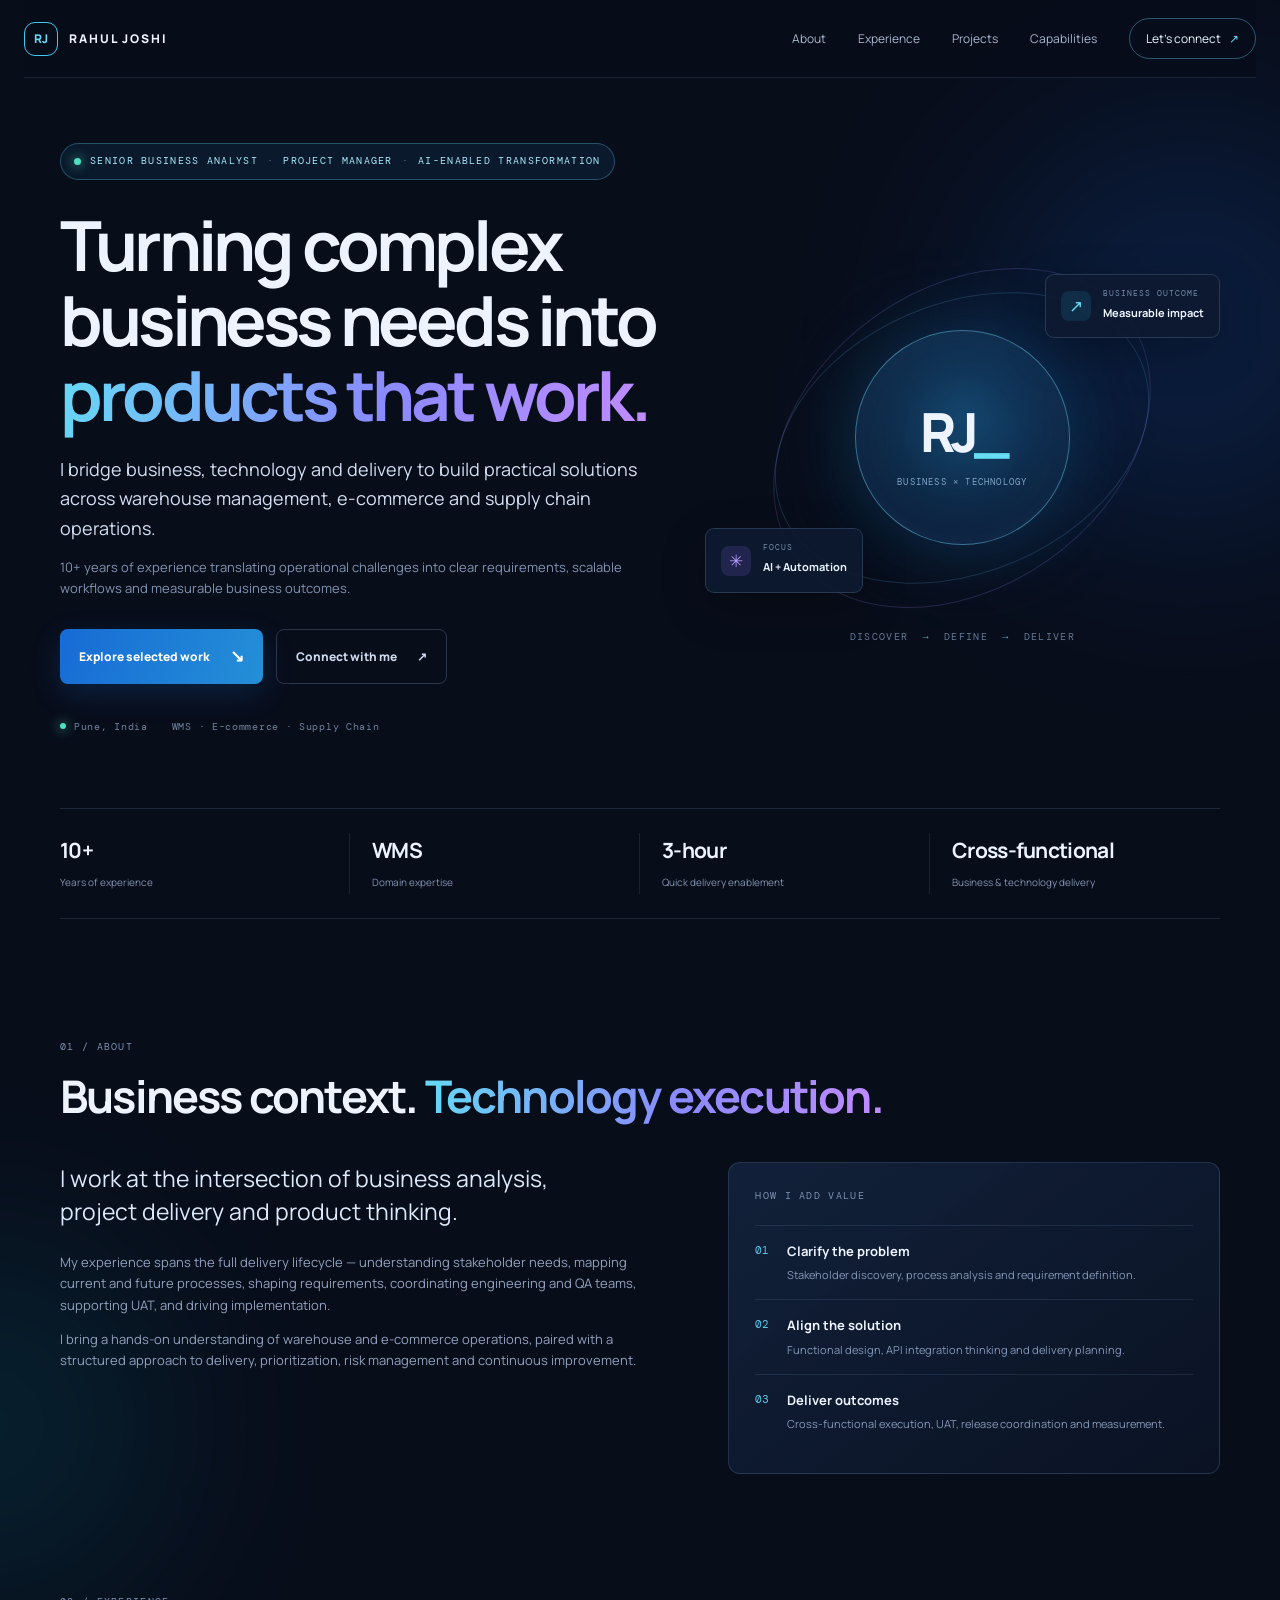
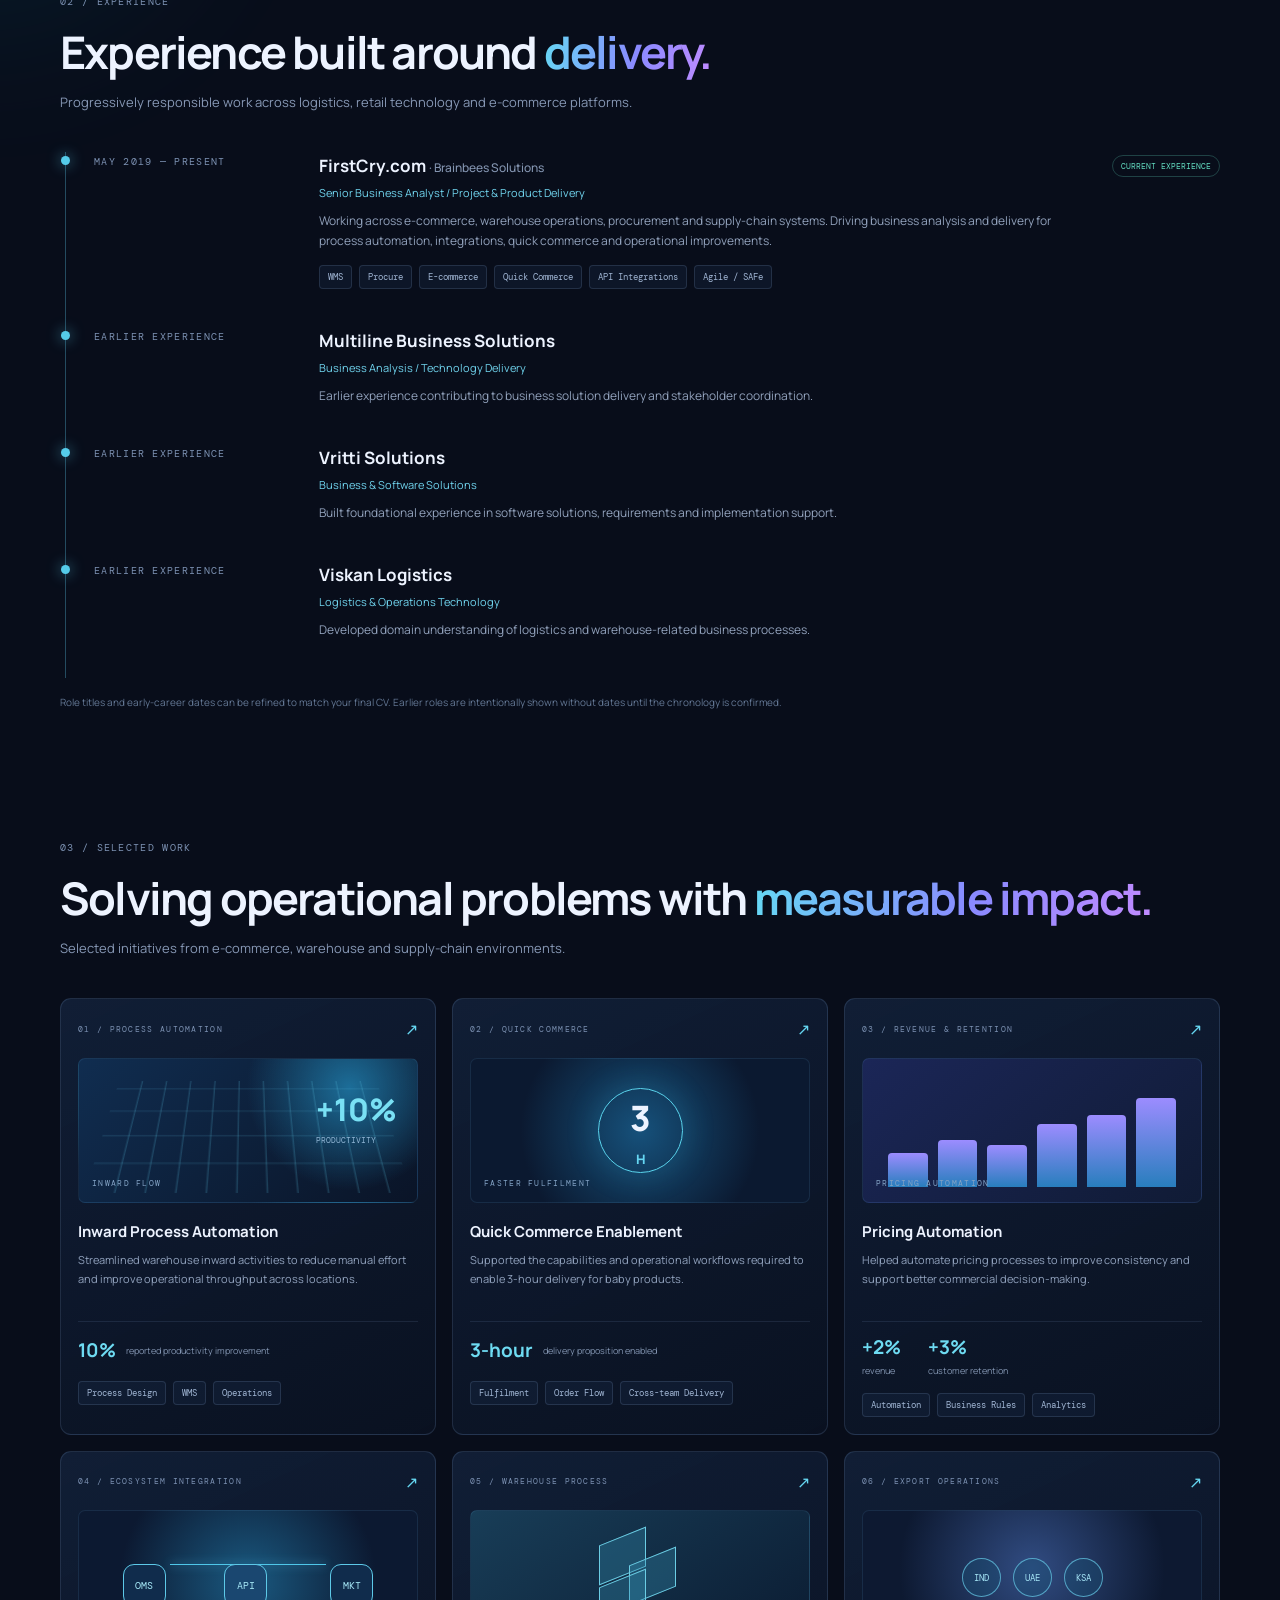
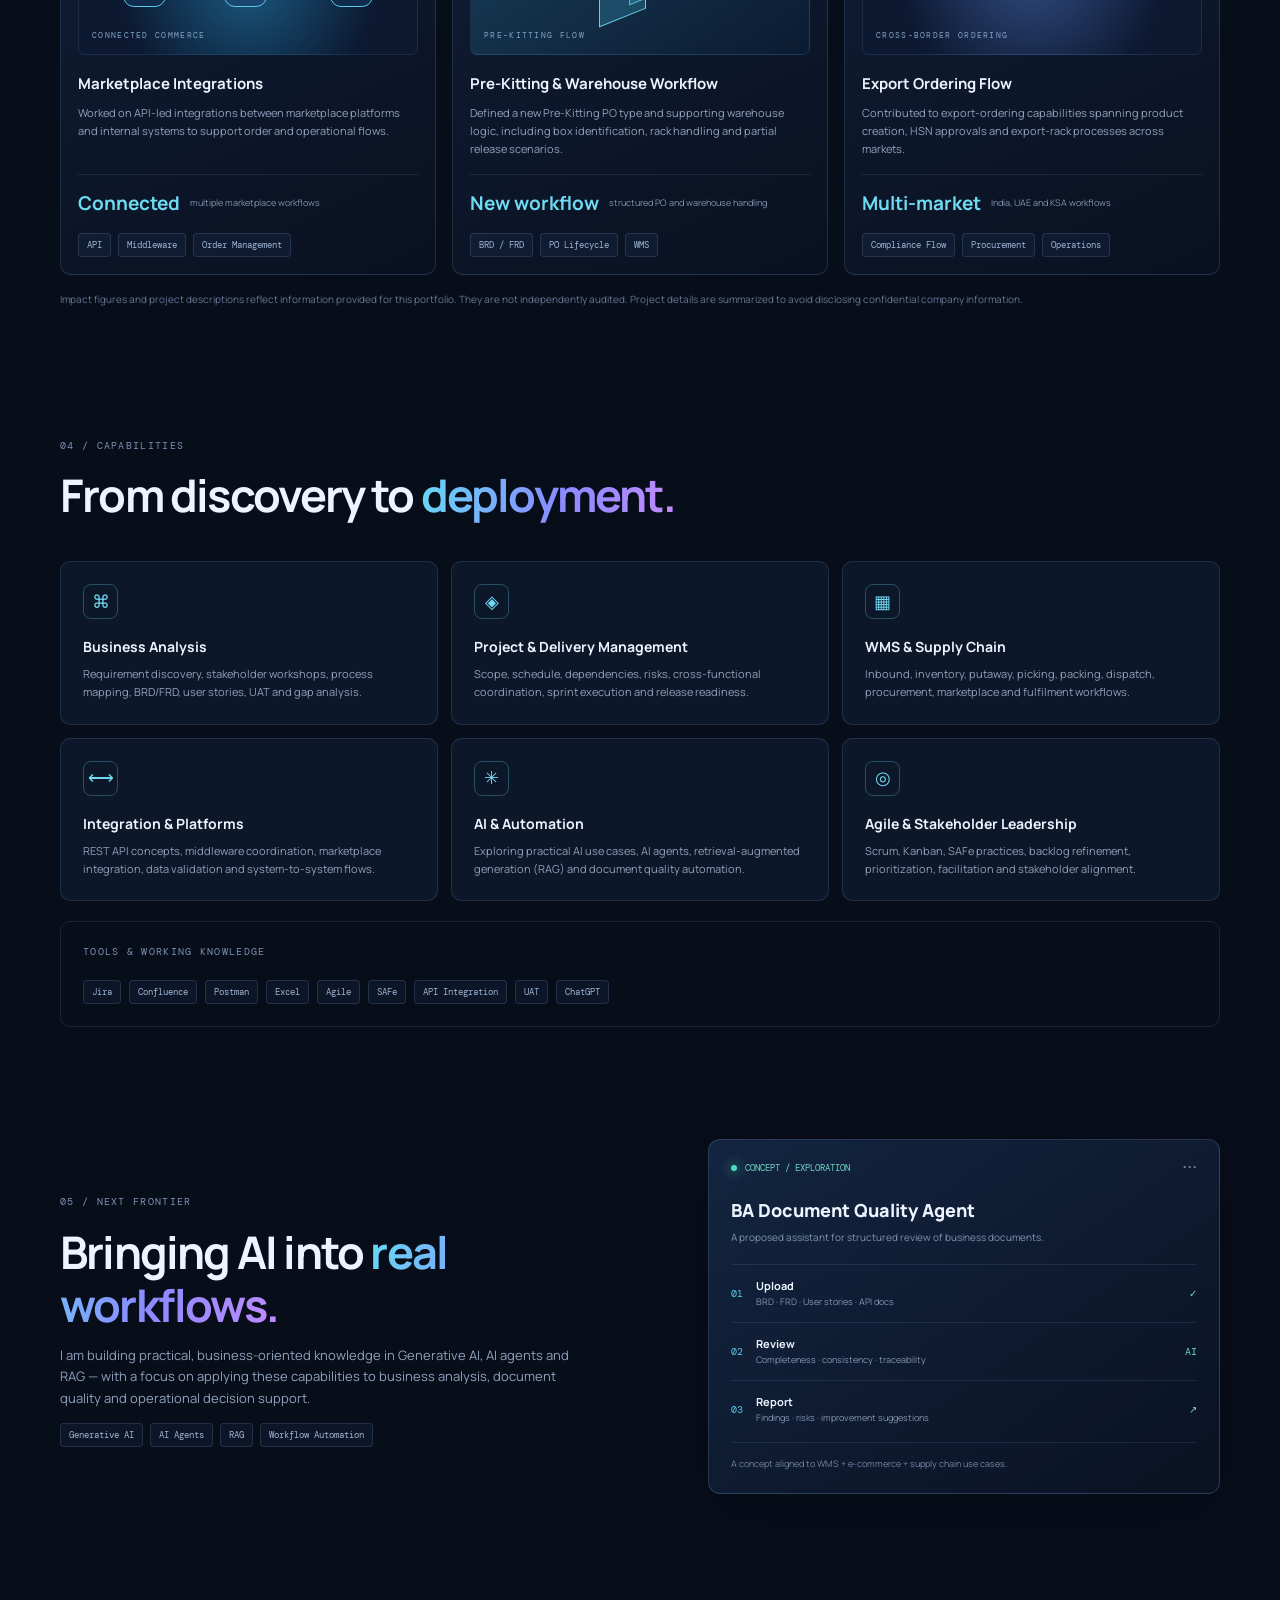
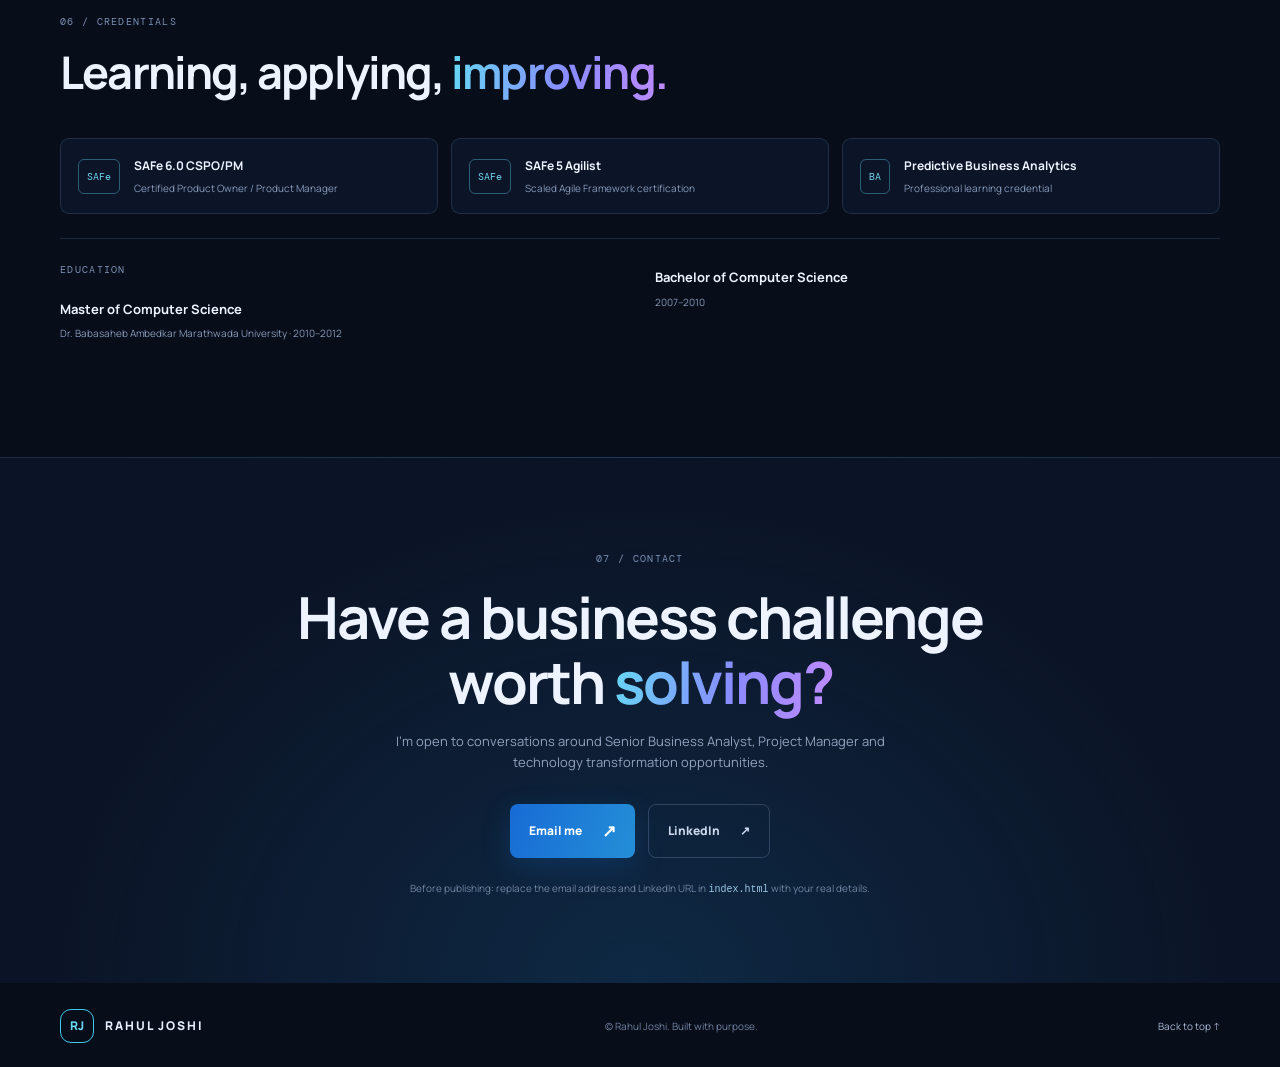
==== index.html @ cd12be5f "Add files via upload" ====
<!doctype html>
<html lang="en">
<head>
  <meta charset="utf-8">
  <meta name="viewport" content="width=device-width, initial-scale=1">
  <meta name="theme-color" content="#080d1a">
  <meta name="description" content="Rahul Joshi — Senior Business Analyst and Project Manager specializing in WMS, e-commerce, supply chain transformation, and AI-enabled business solutions.">
  <title>Rahul Joshi | Senior Business Analyst & Project Manager</title>
  <link rel="preconnect" href="https://fonts.googleapis.com">
  <link rel="preconnect" href="https://fonts.gstatic.com" crossorigin>
  <link href="https://fonts.googleapis.com/css2?family=DM+Mono:wght@400;500&family=Manrope:wght@400;500;600;700;800&display=swap" rel="stylesheet">
  <link rel="stylesheet" href="styles.css">
</head>
<body>
  <div class="ambient ambient-one"></div>
  <div class="ambient ambient-two"></div>
  <header class="site-header">
    <a class="brand" href="#home" aria-label="Rahul Joshi home"><span class="brand-mark">RJ</span><span>RAHUL JOSHI</span></a>
    <button class="menu-toggle" aria-label="Open navigation" aria-expanded="false"><span></span><span></span></button>
    <nav class="nav" aria-label="Main navigation">
      <a href="#about">About</a><a href="#experience">Experience</a><a href="#work">Projects</a><a href="#capabilities">Capabilities</a><a href="#contact" class="nav-cta">Let's connect <span>↗</span></a>
    </nav>
  </header>

  <main>
    <section class="hero section-wrap" id="home">
      <div class="hero-copy">
        <div class="eyebrow"><span class="pulse"></span> SENIOR BUSINESS ANALYST <i>·</i> PROJECT MANAGER <i>·</i> AI-ENABLED TRANSFORMATION</div>
        <h1>Turning complex business needs into <span class="gradient-text">products that work.</span></h1>
        <p class="hero-lead">I bridge business, technology and delivery to build practical solutions across warehouse management, e-commerce and supply chain operations.</p>
        <p class="hero-detail">10+ years of experience translating operational challenges into clear requirements, scalable workflows and measurable business outcomes.</p>
        <div class="hero-actions">
          <a class="button button-primary" href="#work">Explore selected work <span>↘</span></a>
          <a class="button button-quiet" href="#contact">Connect with me <span>↗</span></a>
        </div>
        <div class="hero-meta"><span><b class="meta-dot"></b> Pune, India</span><span>WMS · E-commerce · Supply Chain</span></div>
      </div>
      <div class="hero-visual" aria-label="Abstract technology and workflow illustration">
        <div class="visual-orbit orbit-a"></div><div class="visual-orbit orbit-b"></div>
        <div class="visual-core"><div class="core-glow"></div><span class="core-symbol">RJ<span>_</span></span><small>BUSINESS × TECHNOLOGY</small></div>
        <div class="float-card card-top"><span class="mini-icon">↗</span><div><small>BUSINESS OUTCOME</small><strong>Measurable impact</strong></div></div>
        <div class="float-card card-bottom"><span class="mini-icon ai-icon">✳</span><div><small>FOCUS</small><strong>AI + Automation</strong></div></div>
        <div class="visual-caption">DISCOVER <span>→</span> DEFINE <span>→</span> DELIVER</div>
      </div>
    </section>

    <section class="proof-strip section-wrap" aria-label="Professional highlights">
      <div><strong>10+</strong><span>Years of experience</span></div>
      <div><strong>WMS</strong><span>Domain expertise</span></div>
      <div><strong>3-hour</strong><span>Quick delivery enablement</span></div>
      <div><strong>Cross-functional</strong><span>Business & technology delivery</span></div>
    </section>

    <section class="section-wrap section-block" id="about">
      <div class="section-heading"><span class="section-kicker">01 / ABOUT</span><h2>Business context. <span class="gradient-text">Technology execution.</span></h2></div>
      <div class="about-grid">
        <div class="about-intro"><p class="large-copy">I work at the intersection of business analysis, project delivery and product thinking.</p><p>My experience spans the full delivery lifecycle — understanding stakeholder needs, mapping current and future processes, shaping requirements, coordinating engineering and QA teams, supporting UAT, and driving implementation.</p><p>I bring a hands-on understanding of warehouse and e-commerce operations, paired with a structured approach to delivery, prioritization, risk management and continuous improvement.</p></div>
        <div class="about-panel">
          <div class="panel-label">HOW I ADD VALUE</div>
          <div class="value-row"><span>01</span><div><strong>Clarify the problem</strong><small>Stakeholder discovery, process analysis and requirement definition.</small></div></div>
          <div class="value-row"><span>02</span><div><strong>Align the solution</strong><small>Functional design, API integration thinking and delivery planning.</small></div></div>
          <div class="value-row"><span>03</span><div><strong>Deliver outcomes</strong><small>Cross-functional execution, UAT, release coordination and measurement.</small></div></div>
        </div>
      </div>
    </section>

    <section class="section-wrap section-block" id="experience">
      <div class="section-heading"><span class="section-kicker">02 / EXPERIENCE</span><h2>Experience built around <span class="gradient-text">delivery.</span></h2><p>Progressively responsible work across logistics, retail technology and e-commerce platforms.</p></div>
      <div class="timeline">
        <article class="timeline-item current">
          <div class="timeline-date">MAY 2019 — PRESENT</div>
          <div class="timeline-content"><div class="timeline-top"><h3>FirstCry.com <span>· Brainbees Solutions</span></h3><span class="current-tag">CURRENT EXPERIENCE</span></div><p class="role">Senior Business Analyst / Project & Product Delivery</p><p>Working across e-commerce, warehouse operations, procurement and supply-chain systems. Driving business analysis and delivery for process automation, integrations, quick commerce and operational improvements.</p><div class="tag-list"><span>WMS</span><span>Procure</span><span>E-commerce</span><span>Quick Commerce</span><span>API Integrations</span><span>Agile / SAFe</span></div></div>
        </article>
        <article class="timeline-item">
          <div class="timeline-date">EARLIER EXPERIENCE</div>
          <div class="timeline-content"><h3>Multiline Business Solutions</h3><p class="role">Business Analysis / Technology Delivery</p><p>Earlier experience contributing to business solution delivery and stakeholder coordination.</p></div>
        </article>
        <article class="timeline-item">
          <div class="timeline-date">EARLIER EXPERIENCE</div>
          <div class="timeline-content"><h3>Vritti Solutions</h3><p class="role">Business & Software Solutions</p><p>Built foundational experience in software solutions, requirements and implementation support.</p></div>
        </article>
        <article class="timeline-item">
          <div class="timeline-date">EARLIER EXPERIENCE</div>
          <div class="timeline-content"><h3>Viskan Logistics</h3><p class="role">Logistics & Operations Technology</p><p>Developed domain understanding of logistics and warehouse-related business processes.</p></div>
        </article>
      </div>
      <p class="note">Role titles and early-career dates can be refined to match your final CV. Earlier roles are intentionally shown without dates until the chronology is confirmed.</p>
    </section>

    <section class="section-wrap section-block" id="work">
      <div class="section-heading"><span class="section-kicker">03 / SELECTED WORK</span><h2>Solving operational problems with <span class="gradient-text">measurable impact.</span></h2><p>Selected initiatives from e-commerce, warehouse and supply-chain environments.</p></div>
      <div class="project-grid">
        <article class="project-card project-featured"><div class="project-top"><span class="project-number">01 / PROCESS AUTOMATION</span><span class="project-arrow">↗</span></div><div class="project-art art-warehouse"><div class="warehouse-lines"></div><span class="art-label">INWARD FLOW</span><div class="art-stat">+10%<small>PRODUCTIVITY</small></div></div><h3>Inward Process Automation</h3><p>Streamlined warehouse inward activities to reduce manual effort and improve operational throughput across locations.</p><div class="impact"><strong>10%</strong><span>reported productivity improvement</span></div><div class="tag-list"><span>Process Design</span><span>WMS</span><span>Operations</span></div></article>
        <article class="project-card"><div class="project-top"><span class="project-number">02 / QUICK COMMERCE</span><span class="project-arrow">↗</span></div><div class="project-art art-delivery"><div class="delivery-ring">3<span>H</span></div><span class="art-label">FASTER FULFILMENT</span></div><h3>Quick Commerce Enablement</h3><p>Supported the capabilities and operational workflows required to enable 3-hour delivery for baby products.</p><div class="impact"><strong>3-hour</strong><span>delivery proposition enabled</span></div><div class="tag-list"><span>Fulfilment</span><span>Order Flow</span><span>Cross-team Delivery</span></div></article>
        <article class="project-card"><div class="project-top"><span class="project-number">03 / REVENUE & RETENTION</span><span class="project-arrow">↗</span></div><div class="project-art art-pricing"><div class="price-bars"><i></i><i></i><i></i><i></i><i></i><i></i></div><span class="art-label">PRICING AUTOMATION</span></div><h3>Pricing Automation</h3><p>Helped automate pricing processes to improve consistency and support better commercial decision-making.</p><div class="impact-pair"><div><strong>+2%</strong><span>revenue</span></div><div><strong>+3%</strong><span>customer retention</span></div></div><div class="tag-list"><span>Automation</span><span>Business Rules</span><span>Analytics</span></div></article>
        <article class="project-card"><div class="project-top"><span class="project-number">04 / ECOSYSTEM INTEGRATION</span><span class="project-arrow">↗</span></div><div class="project-art art-api"><div class="api-node node-a">OMS</div><div class="api-node node-b">API</div><div class="api-node node-c">MKT</div><div class="api-link"></div><span class="art-label">CONNECTED COMMERCE</span></div><h3>Marketplace Integrations</h3><p>Worked on API-led integrations between marketplace platforms and internal systems to support order and operational flows.</p><div class="impact"><strong>Connected</strong><span>multiple marketplace workflows</span></div><div class="tag-list"><span>API</span><span>Middleware</span><span>Order Management</span></div></article>
        <article class="project-card"><div class="project-top"><span class="project-number">05 / WAREHOUSE PROCESS</span><span class="project-arrow">↗</span></div><div class="project-art art-kitting"><div class="box-stack"><i></i><i></i><i></i></div><span class="art-label">PRE-KITTING FLOW</span></div><h3>Pre-Kitting & Warehouse Workflow</h3><p>Defined a new Pre-Kitting PO type and supporting warehouse logic, including box identification, rack handling and partial release scenarios.</p><div class="impact"><strong>New workflow</strong><span>structured PO and warehouse handling</span></div><div class="tag-list"><span>BRD / FRD</span><span>PO Lifecycle</span><span>WMS</span></div></article>
        <article class="project-card"><div class="project-top"><span class="project-number">06 / EXPORT OPERATIONS</span><span class="project-arrow">↗</span></div><div class="project-art art-export"><div class="region-pills"><span>IND</span><span>UAE</span><span>KSA</span></div><span class="art-label">CROSS-BORDER ORDERING</span></div><h3>Export Ordering Flow</h3><p>Contributed to export-ordering capabilities spanning product creation, HSN approvals and export-rack processes across markets.</p><div class="impact"><strong>Multi-market</strong><span>India, UAE and KSA workflows</span></div><div class="tag-list"><span>Compliance Flow</span><span>Procurement</span><span>Operations</span></div></article>
      </div>
      <p class="note">Impact figures and project descriptions reflect information provided for this portfolio. They are not independently audited. Project details are summarized to avoid disclosing confidential company information.</p>
    </section>

    <section class="section-wrap section-block" id="capabilities">
      <div class="section-heading"><span class="section-kicker">04 / CAPABILITIES</span><h2>From discovery to <span class="gradient-text">deployment.</span></h2></div>
      <div class="capability-grid">
        <div class="capability-card"><span class="cap-icon">⌘</span><h3>Business Analysis</h3><p>Requirement discovery, stakeholder workshops, process mapping, BRD/FRD, user stories, UAT and gap analysis.</p></div>
        <div class="capability-card"><span class="cap-icon">◈</span><h3>Project & Delivery Management</h3><p>Scope, schedule, dependencies, risks, cross-functional coordination, sprint execution and release readiness.</p></div>
        <div class="capability-card"><span class="cap-icon">▦</span><h3>WMS & Supply Chain</h3><p>Inbound, inventory, putaway, picking, packing, dispatch, procurement, marketplace and fulfilment workflows.</p></div>
        <div class="capability-card"><span class="cap-icon">⟷</span><h3>Integration & Platforms</h3><p>REST API concepts, middleware coordination, marketplace integration, data validation and system-to-system flows.</p></div>
        <div class="capability-card"><span class="cap-icon">✳</span><h3>AI & Automation</h3><p>Exploring practical AI use cases, AI agents, retrieval-augmented generation (RAG) and document quality automation.</p></div>
        <div class="capability-card"><span class="cap-icon">◎</span><h3>Agile & Stakeholder Leadership</h3><p>Scrum, Kanban, SAFe practices, backlog refinement, prioritization, facilitation and stakeholder alignment.</p></div>
      </div>
      <div class="toolbelt"><span class="panel-label">TOOLS & WORKING KNOWLEDGE</span><div class="tool-tags"><span>Jira</span><span>Confluence</span><span>Postman</span><span>Excel</span><span>Agile</span><span>SAFe</span><span>API Integration</span><span>UAT</span><span>ChatGPT</span></div></div>
    </section>

    <section class="section-wrap section-block ai-section" id="ai">
      <div class="ai-copy"><span class="section-kicker">05 / NEXT FRONTIER</span><h2>Bringing AI into <span class="gradient-text">real workflows.</span></h2><p>I am building practical, business-oriented knowledge in Generative AI, AI agents and RAG — with a focus on applying these capabilities to business analysis, document quality and operational decision support.</p><div class="tag-list"><span>Generative AI</span><span>AI Agents</span><span>RAG</span><span>Workflow Automation</span></div></div>
      <div class="ai-demo">
        <div class="demo-header"><span class="demo-live"></span> CONCEPT / EXPLORATION <span class="demo-menu">•••</span></div>
        <div class="demo-title">BA Document Quality Agent</div>
        <p class="demo-sub">A proposed assistant for structured review of business documents.</p>
        <div class="demo-step"><span>01</span><div><b>Upload</b><small>BRD · FRD · User stories · API docs</small></div><em>✓</em></div>
        <div class="demo-step"><span>02</span><div><b>Review</b><small>Completeness · consistency · traceability</small></div><em>AI</em></div>
        <div class="demo-step"><span>03</span><div><b>Report</b><small>Findings · risks · improvement suggestions</small></div><em>↗</em></div>
        <div class="demo-footer">A concept aligned to WMS + e-commerce + supply chain use cases.</div>
      </div>
    </section>

    <section class="section-wrap section-block credentials">
      <div class="section-heading"><span class="section-kicker">06 / CREDENTIALS</span><h2>Learning, applying, <span class="gradient-text">improving.</span></h2></div>
      <div class="credential-grid">
        <div class="credential-card"><span class="credential-mark">SAFe</span><div><h3>SAFe 6.0 CSPO/PM</h3><p>Certified Product Owner / Product Manager</p></div></div>
        <div class="credential-card"><span class="credential-mark">SAFe</span><div><h3>SAFe 5 Agilist</h3><p>Scaled Agile Framework certification</p></div></div>
        <div class="credential-card"><span class="credential-mark">BA</span><div><h3>Predictive Business Analytics</h3><p>Professional learning credential</p></div></div>
      </div>
      <div class="education"><div><span class="panel-label">EDUCATION</span><h3>Master of Computer Science</h3><p>Dr. Babasaheb Ambedkar Marathwada University · 2010–2012</p></div><div><h3>Bachelor of Computer Science</h3><p>2007–2010</p></div></div>
    </section>

    <section class="contact-section" id="contact">
      <div class="section-wrap contact-inner"><span class="section-kicker">07 / CONTACT</span><h2>Have a business challenge<br>worth <span class="gradient-text">solving?</span></h2><p>I'm open to conversations around Senior Business Analyst, Project Manager and technology transformation opportunities.</p><div class="hero-actions"><a class="button button-primary" href="mailto:YOUR_EMAIL@example.com">Email me <span>↗</span></a><a class="button button-quiet" href="https://www.linkedin.com/in/YOUR-LINKEDIN-HANDLE/" target="_blank" rel="noopener">LinkedIn <span>↗</span></a></div><p class="contact-edit">Before publishing: replace the email address and LinkedIn URL in <code>index.html</code> with your real details.</p></div>
    </section>
  </main>

  <footer class="site-footer section-wrap"><a class="brand" href="#home"><span class="brand-mark">RJ</span><span>RAHUL JOSHI</span></a><span>© <span id="year"></span> Rahul Joshi. Built with purpose.</span><a href="#home">Back to top ↑</a></footer>
  <script src="script.js"></script>
</body>
</html>
---- styles.css ----
*{box-sizing:border-box}html{scroll-behavior:smooth;scroll-padding-top:90px}body{margin:0;background:#080d1a;color:#edf3ff;font-family:Manrope,Arial,sans-serif;line-height:1.65;overflow-x:hidden}a{color:inherit;text-decoration:none}.ambient{position:absolute;pointer-events:none;filter:blur(100px);opacity:.22;z-index:-1;border-radius:50%}.ambient-one{width:420px;height:420px;background:#1557bd;top:120px;right:-120px}.ambient-two{width:350px;height:350px;background:#06b6d4;top:1250px;left:-190px;opacity:.12}.section-wrap{width:min(1160px,calc(100% - 48px));margin:0 auto}.site-header{height:78px;display:flex;align-items:center;justify-content:space-between;width:min(1240px,calc(100% - 48px));margin:auto;border-bottom:1px solid rgba(164,190,235,.13);position:sticky;top:0;z-index:20;background:rgba(8,13,26,.82);backdrop-filter:blur(18px)}.brand{display:flex;align-items:center;gap:11px;font-size:12px;font-weight:800;letter-spacing:2px}.brand-mark{width:34px;height:34px;display:grid;place-items:center;border:1px solid #40c8ed;border-radius:11px;color:#69d8f5;font-size:12px;letter-spacing:0}.nav{display:flex;align-items:center;gap:32px;font-size:12px;color:#aab8d1}.nav a:hover,.site-footer a:hover{color:#6edaf4}.nav-cta{border:1px solid rgba(93,203,237,.4);border-radius:30px;padding:10px 16px;color:#eaf8ff}.nav-cta span{color:#68d8f3;margin-left:6px}.menu-toggle{display:none;background:none;border:0}.hero{min-height:650px;display:grid;grid-template-columns:1.08fr .92fr;align-items:center;gap:40px;padding-top:65px;padding-bottom:75px}.eyebrow,.section-kicker,.panel-label,.project-number,.timeline-date,.visual-caption,.art-label{font-family:"DM Mono",monospace;letter-spacing:1.3px;font-size:10px;color:#7c91b2}.eyebrow{display:inline-flex;align-items:center;gap:9px;padding:9px 13px;border:1px solid rgba(88,199,236,.32);border-radius:30px;background:rgba(30,115,174,.12);color:#a9eaff}.eyebrow i{font-style:normal;color:#4e729a}.pulse,.meta-dot,.demo-live{width:7px;height:7px;border-radius:50%;background:#4de0c1;box-shadow:0 0 12px #4de0c1}.hero h1{font-size:clamp(43px,5.4vw,70px);line-height:1.09;letter-spacing:-3.8px;margin:27px 0 22px;max-width:700px}.gradient-text{background:linear-gradient(100deg,#65d9f4 0%,#8a8aff 55%,#c18bff 100%);-webkit-background-clip:text;background-clip:text;color:transparent}.hero-lead{font-size:18px;color:#d2def2;max-width:620px;line-height:1.65;margin:0 0 13px}.hero-detail{font-size:13px;color:#8293b1;max-width:580px;margin:0}.hero-actions{display:flex;gap:13px;flex-wrap:wrap;margin-top:30px}.button{padding:13px 19px;border-radius:8px;font-size:12px;font-weight:800;display:inline-flex;align-items:center;gap:20px;transition:.2s transform,.2s border-color}.button:hover{transform:translateY(-3px)}.button-primary{background:linear-gradient(110deg,#176bd5,#248fd7);box-shadow:0 10px 30px rgba(25,115,217,.2);color:white}.button-primary span{font-size:17px}.button-quiet{border:1px solid rgba(161,186,226,.23);color:#cbd8ed}.hero-meta{display:flex;gap:24px;margin-top:36px;color:#71839f;font:10px "DM Mono",monospace;letter-spacing:.7px}.hero-meta span:first-child{display:flex;align-items:center;gap:8px}.meta-dot{width:6px;height:6px}.hero-visual{height:440px;position:relative;display:grid;place-items:center}.visual-orbit{position:absolute;border:1px solid rgba(95,176,230,.2);border-radius:50%;transform:rotate(-23deg)}.orbit-a{width:390px;height:270px}.orbit-b{width:300px;height:410px;transform:rotate(55deg);border-color:rgba(161,132,255,.2)}.visual-core{width:215px;height:215px;border-radius:50%;border:1px solid rgba(111,214,246,.48);background:radial-gradient(circle at 50% 40%,rgba(42,142,214,.32),rgba(12,25,52,.8) 68%);box-shadow:0 0 70px rgba(28,130,211,.2),inset 0 0 50px rgba(72,172,233,.14);display:flex;flex-direction:column;align-items:center;justify-content:center;position:relative;z-index:2}.core-glow{position:absolute;width:140px;height:140px;border-radius:50%;background:#1b89c5;filter:blur(65px);opacity:.35}.core-symbol{font-size:54px;font-weight:800;letter-spacing:-5px;z-index:1}.core-symbol span{color:#66dcf6}.visual-core small{font:9px "DM Mono",monospace;color:#81a5c6;letter-spacing:1.2px;z-index:1}.float-card{position:absolute;z-index:3;display:flex;align-items:center;gap:12px;padding:13px 15px;border:1px solid rgba(143,187,231,.2);background:rgba(14,26,48,.9);box-shadow:0 14px 45px rgba(0,0,0,.24);border-radius:9px}.card-top{top:56px;right:0}.card-bottom{bottom:65px;left:0}.mini-icon{width:30px;height:30px;border-radius:8px;display:grid;place-items:center;background:rgba(37,164,211,.15);color:#69d8f3;font-size:17px}.ai-icon{color:#b99cff;background:rgba(151,110,255,.15)}.float-card small{display:block;font:8px "DM Mono",monospace;color:#758aa9;letter-spacing:1px}.float-card strong{font-size:11px}.visual-caption{position:absolute;bottom:12px;color:#627996}.visual-caption span{color:#55c9eb;padding:0 7px}.proof-strip{display:grid;grid-template-columns:repeat(4,1fr);border-top:1px solid rgba(150,180,222,.16);border-bottom:1px solid rgba(150,180,222,.16);padding:24px 0}.proof-strip div{padding:0 22px;border-right:1px solid rgba(150,180,222,.13)}.proof-strip div:first-child{padding-left:0}.proof-strip div:last-child{border:0}.proof-strip strong{display:block;font-size:21px;letter-spacing:-.7px}.proof-strip span{font-size:10px;color:#8293b1}.section-block{padding-top:112px}.section-heading{margin-bottom:39px}.section-heading h2,.ai-copy h2{font-size:clamp(30px,4vw,45px);line-height:1.18;letter-spacing:-1.8px;margin:13px 0}.section-heading>p{color:#8798b5;font-size:13px;margin:10px 0 0}.about-grid{display:grid;grid-template-columns:1fr .85fr;gap:90px}.large-copy{font-size:23px;line-height:1.45;color:#dce9fb;margin-top:0;max-width:520px}.about-intro p:not(.large-copy){font-size:13px;color:#91a1bd;max-width:600px}.about-panel{padding:25px 26px;border:1px solid rgba(137,174,223,.19);border-radius:12px;background:linear-gradient(145deg,rgba(24,47,81,.58),rgba(12,21,39,.7))}.panel-label{display:block;margin-bottom:20px}.value-row{display:flex;gap:18px;padding:15px 0;border-top:1px solid rgba(137,174,223,.13)}.value-row>span{font:11px "DM Mono",monospace;color:#59cdec;padding-top:2px}.value-row strong,.value-row small{display:block}.value-row strong{font-size:13px}.value-row small{font-size:11px;color:#8598b7;margin-top:4px}.timeline{border-left:1px solid rgba(92,192,230,.34);margin-left:5px}.timeline-item{display:grid;grid-template-columns:190px 1fr;gap:35px;padding:0 0 38px 28px;position:relative}.timeline-item:before{content:"";position:absolute;width:9px;height:9px;border-radius:50%;background:#55cbe9;left:-5px;top:4px;box-shadow:0 0 14px rgba(85,203,233,.7)}.timeline-date{padding-top:2px}.timeline-content h3{font-size:17px;margin:0}.timeline-content h3 span{font-size:12px;color:#8394b0;font-weight:500}.role{font-size:11px;color:#70d4ee;margin:4px 0 9px}.timeline-content>p:not(.role){font-size:12px;color:#91a1bb;max-width:750px;margin:0}.current-tag{font:8px "DM Mono",monospace;color:#63ddc2;border:1px solid rgba(99,221,194,.25);padding:5px 8px;border-radius:30px}.timeline-top{display:flex;align-items:center;justify-content:space-between;gap:12px}.tag-list{display:flex;gap:7px;flex-wrap:wrap;margin-top:14px}.tag-list span,.tool-tags span{font:9px "DM Mono",monospace;color:#9fb4d2;border:1px solid rgba(132,167,211,.18);padding:5px 8px;border-radius:4px;background:rgba(34,57,91,.22)}.note{font-size:10px;color:#647895;margin-top:16px}.project-grid{display:grid;grid-template-columns:repeat(3,1fr);gap:16px}.project-card{border:1px solid rgba(135,171,221,.17);border-radius:11px;padding:17px;background:linear-gradient(155deg,rgba(20,36,63,.75),rgba(10,18,34,.85));transition:.25s transform,.25s border-color}.project-card:hover{transform:translateY(-5px);border-color:rgba(86,203,235,.48)}.project-top{display:flex;justify-content:space-between;align-items:center}.project-number{font-size:8px}.project-arrow{color:#66d7f1}.project-art{height:145px;margin:15px 0 17px;border-radius:7px;position:relative;overflow:hidden;background:linear-gradient(135deg,#102c51,#0c172d);border:1px solid rgba(111,176,224,.12)}.art-label{position:absolute;bottom:12px;left:13px;font-size:8px;color:#83a3c5}.art-warehouse{background:radial-gradient(circle at 80% 20%,#1c6d98 0,transparent 35%),linear-gradient(135deg,#102d50,#0a1427)}.warehouse-lines{position:absolute;inset:15px 25px;background:repeating-linear-gradient(90deg,transparent 0 25px,rgba(89,199,232,.2) 26px 27px),repeating-linear-gradient(0deg,transparent 0 24px,rgba(89,199,232,.12) 25px 26px);transform:perspective(100px) rotateX(12deg)}.art-stat{position:absolute;right:20px;top:25px;font-size:31px;font-weight:800;color:#79e0f4}.art-stat small{display:block;font:8px "DM Mono",monospace;color:#91b6d5}.art-delivery{display:grid;place-items:center;background:radial-gradient(circle,#16517b,#0b1930 65%)}.delivery-ring{width:85px;height:85px;border:1px solid #5ad5ee;border-radius:50%;display:grid;place-items:center;font-size:35px;font-weight:800;box-shadow:0 0 35px rgba(62,194,232,.17)}.delivery-ring span{font-size:13px;color:#65d6f2;margin-left:2px}.art-pricing{background:linear-gradient(140deg,#1b2657,#101b35)}.price-bars{height:95px;position:absolute;bottom:15px;left:25px;right:25px;display:flex;align-items:end;gap:10px}.price-bars i{display:block;flex:1;border-radius:4px 4px 0 0;background:linear-gradient(#9c8cff,#287ebd);height:35%}.price-bars i:nth-child(2){height:49%}.price-bars i:nth-child(3){height:44%}.price-bars i:nth-child(4){height:66%}.price-bars i:nth-child(5){height:75%}.price-bars i:nth-child(6){height:93%}.art-api{background:radial-gradient(circle at 50%,#1a5980,#0c1931 70%)}.api-node{position:absolute;z-index:2;width:43px;height:43px;border:1px solid #5dc9e8;border-radius:11px;background:#102c4c;display:grid;place-items:center;font:10px "DM Mono",monospace;color:#a7e9f8}.node-a{left:13%;top:37%}.node-b{left:43%;top:37%;background:#1a4770}.node-c{right:13%;top:37%}.api-link{position:absolute;top:53px;left:27%;right:27%;height:1px;background:#4fc7e9;box-shadow:0 0 10px #4fc7e9}.art-kitting{background:linear-gradient(145deg,#183d57,#0b1b31)}.box-stack{position:absolute;left:38%;top:25px;width:80px;height:85px}.box-stack i{position:absolute;width:47px;height:40px;border:1px solid #6bcde4;background:rgba(50,138,173,.35);transform:skewY(-22deg)}.box-stack i:nth-child(1){left:0;top:0}.box-stack i:nth-child(2){left:30px;top:20px}.box-stack i:nth-child(3){left:0;top:42px}.art-export{background:radial-gradient(circle at 50% 40%,#314c82,#0d1931 70%)}.region-pills{position:absolute;top:47px;left:0;right:0;display:flex;justify-content:center;gap:12px}.region-pills span{width:39px;height:39px;border:1px solid rgba(105,204,234,.7);border-radius:50%;display:grid;place-items:center;font:9px "DM Mono",monospace;color:#a6e6f7;background:rgba(25,84,119,.35)}.project-card h3{font-size:15px;margin:0 0 7px}.project-card>p{font-size:11px;color:#91a2bd;min-height:55px;margin:0}.impact{display:flex;align-items:center;gap:10px;border-top:1px solid rgba(139,170,212,.13);margin-top:15px;padding-top:13px}.impact strong,.impact-pair strong{font-size:19px;color:#6edbf2}.impact span,.impact-pair span{font-size:9px;color:#8294b0}.impact-pair{display:flex;gap:27px;border-top:1px solid rgba(139,170,212,.13);margin-top:15px;padding-top:10px}.impact-pair strong,.impact-pair span{display:block}.capability-grid{display:grid;grid-template-columns:repeat(3,1fr);gap:13px}.capability-card{padding:22px;border:1px solid rgba(135,171,221,.17);border-radius:10px;background:rgba(17,31,54,.6)}.cap-icon{width:35px;height:35px;display:grid;place-items:center;border:1px solid rgba(92,201,232,.3);border-radius:8px;color:#70d9f2;font-size:18px}.capability-card h3{font-size:14px;margin:16px 0 7px}.capability-card p{font-size:11px;color:#8fa0ba;margin:0}.toolbelt{margin-top:20px;padding:22px;border:1px solid rgba(135,171,221,.15);border-radius:10px}.tool-tags{display:flex;flex-wrap:wrap;gap:8px}.ai-section{display:grid;grid-template-columns:1fr .9fr;gap:80px;align-items:center}.ai-copy p{font-size:13px;color:#91a2bd;max-width:510px}.ai-demo{border:1px solid rgba(139,171,223,.22);border-radius:12px;background:linear-gradient(145deg,rgba(22,43,74,.8),rgba(11,19,36,.9));padding:22px;box-shadow:0 20px 60px rgba(0,0,0,.2)}.demo-header{font:9px "DM Mono",monospace;color:#70d5c3;display:flex;align-items:center;gap:8px}.demo-live{width:6px;height:6px}.demo-menu{margin-left:auto;color:#7185a4}.demo-title{font-size:18px;font-weight:800;margin-top:22px}.demo-sub{font-size:10px;color:#8194b2;margin:3px 0 18px}.demo-step{display:flex;align-items:center;gap:13px;padding:12px 0;border-top:1px solid rgba(135,171,221,.13)}.demo-step>span{font:10px "DM Mono",monospace;color:#5ccce9}.demo-step b,.demo-step small{display:block}.demo-step b{font-size:11px}.demo-step small{font-size:9px;color:#8295b2}.demo-step em{margin-left:auto;font:10px "DM Mono",monospace;color:#6ddbc7;font-style:normal}.demo-footer{font-size:9px;color:#7084a2;border-top:1px solid rgba(135,171,221,.13);padding-top:14px;margin-top:4px}.credential-grid{display:grid;grid-template-columns:repeat(3,1fr);gap:13px}.credential-card{display:flex;gap:14px;align-items:center;padding:17px;border:1px solid rgba(135,171,221,.17);border-radius:9px;background:rgba(17,31,54,.5)}.credential-mark{font:10px "DM Mono",monospace;color:#71d9f1;border:1px solid rgba(90,201,232,.4);padding:10px 8px;border-radius:6px}.credential-card h3{font-size:12px;margin:0}.credential-card p,.education p{font-size:10px;color:#879ab7;margin:4px 0 0}.education{display:grid;grid-template-columns:1fr 1fr;gap:30px;border-top:1px solid rgba(135,171,221,.16);margin-top:24px;padding-top:23px}.education h3{font-size:13px;margin:5px 0}.contact-section{margin-top:115px;padding:85px 0;background:radial-gradient(ellipse at 50% 100%,rgba(24,103,158,.25),transparent 65%),#0b1426;border-top:1px solid rgba(135,171,221,.14)}.contact-inner{text-align:center}.contact-inner h2{font-size:clamp(38px,5vw,58px);line-height:1.12;letter-spacing:-2px;margin:16px 0}.contact-inner>p{font-size:13px;color:#91a2bd;max-width:540px;margin:0 auto}.contact-inner .hero-actions{justify-content:center}.contact-edit{font-size:10px!important;margin-top:22px!important;color:#7185a2!important}.contact-edit code{color:#9ac8e4}.site-footer{min-height:85px;display:flex;align-items:center;justify-content:space-between;gap:20px;color:#71839f;font-size:10px}.site-footer .brand{color:#e7f0ff}.site-footer>a:last-child{color:#a7b8d1}
@media(max-width:900px){.hero{grid-template-columns:1fr .8fr;gap:15px}.hero h1{font-size:53px}.hero-visual{transform:scale(.85)}.about-grid,.ai-section{gap:35px}.project-grid{grid-template-columns:repeat(2,1fr)}.capability-grid{grid-template-columns:repeat(2,1fr)}}
@media(max-width:680px){.section-wrap{width:min(100% - 36px,540px)}.site-header{width:calc(100% - 36px);height:68px}.menu-toggle{display:flex;flex-direction:column;gap:5px;padding:10px}.menu-toggle span{width:22px;height:2px;background:#b9d4ec}.nav{display:none;position:absolute;top:67px;left:-18px;right:-18px;padding:18px;background:#0b1426;border-bottom:1px solid rgba(164,190,235,.18);flex-direction:column;align-items:stretch;gap:0}.nav.open{display:flex}.nav a{padding:13px 18px}.nav-cta{margin-top:8px}.hero{display:flex;flex-direction:column;align-items:stretch;padding-top:55px;padding-bottom:45px;gap:0}.hero h1{font-size:clamp(42px,12vw,58px);letter-spacing:-2.8px;margin-top:23px}.hero-lead{font-size:16px}.hero-meta{flex-wrap:wrap;gap:12px}.hero-visual{height:330px;transform:scale(.82);transform-origin:center top;margin:8px 0 -45px}.orbit-a{width:330px;height:230px}.orbit-b{width:250px;height:340px}.visual-core{width:175px;height:175px}.core-symbol{font-size:45px}.card-top{right:-5px;top:32px}.card-bottom{left:-5px;bottom:48px}.proof-strip{grid-template-columns:repeat(2,1fr);gap:18px 0;padding:20px 0}.proof-strip div{padding:0 14px}.proof-strip div:nth-child(2){border:0}.proof-strip div:nth-child(3){padding-left:0}.section-block{padding-top:78px}.section-heading{margin-bottom:28px}.about-grid,.ai-section{grid-template-columns:1fr;gap:25px}.large-copy{font-size:20px}.timeline-item{grid-template-columns:1fr;gap:7px;padding-left:22px;padding-bottom:30px}.timeline-top{align-items:flex-start;flex-direction:column;gap:5px}.project-grid,.capability-grid{grid-template-columns:1fr}.project-card>p{min-height:0}.project-art{height:155px}.ai-demo{padding:18px}.credential-grid{grid-template-columns:1fr}.education{grid-template-columns:1fr;gap:18px}.contact-section{margin-top:80px;padding:70px 0}.contact-inner h2{font-size:42px}.site-footer{padding:22px 0;flex-wrap:wrap}.site-footer>span{order:3;width:100%}}
@media(prefers-reduced-motion:reduce){html{scroll-behavior:auto}*,*:before,*:after{transition:none!important;animation:none!important}}
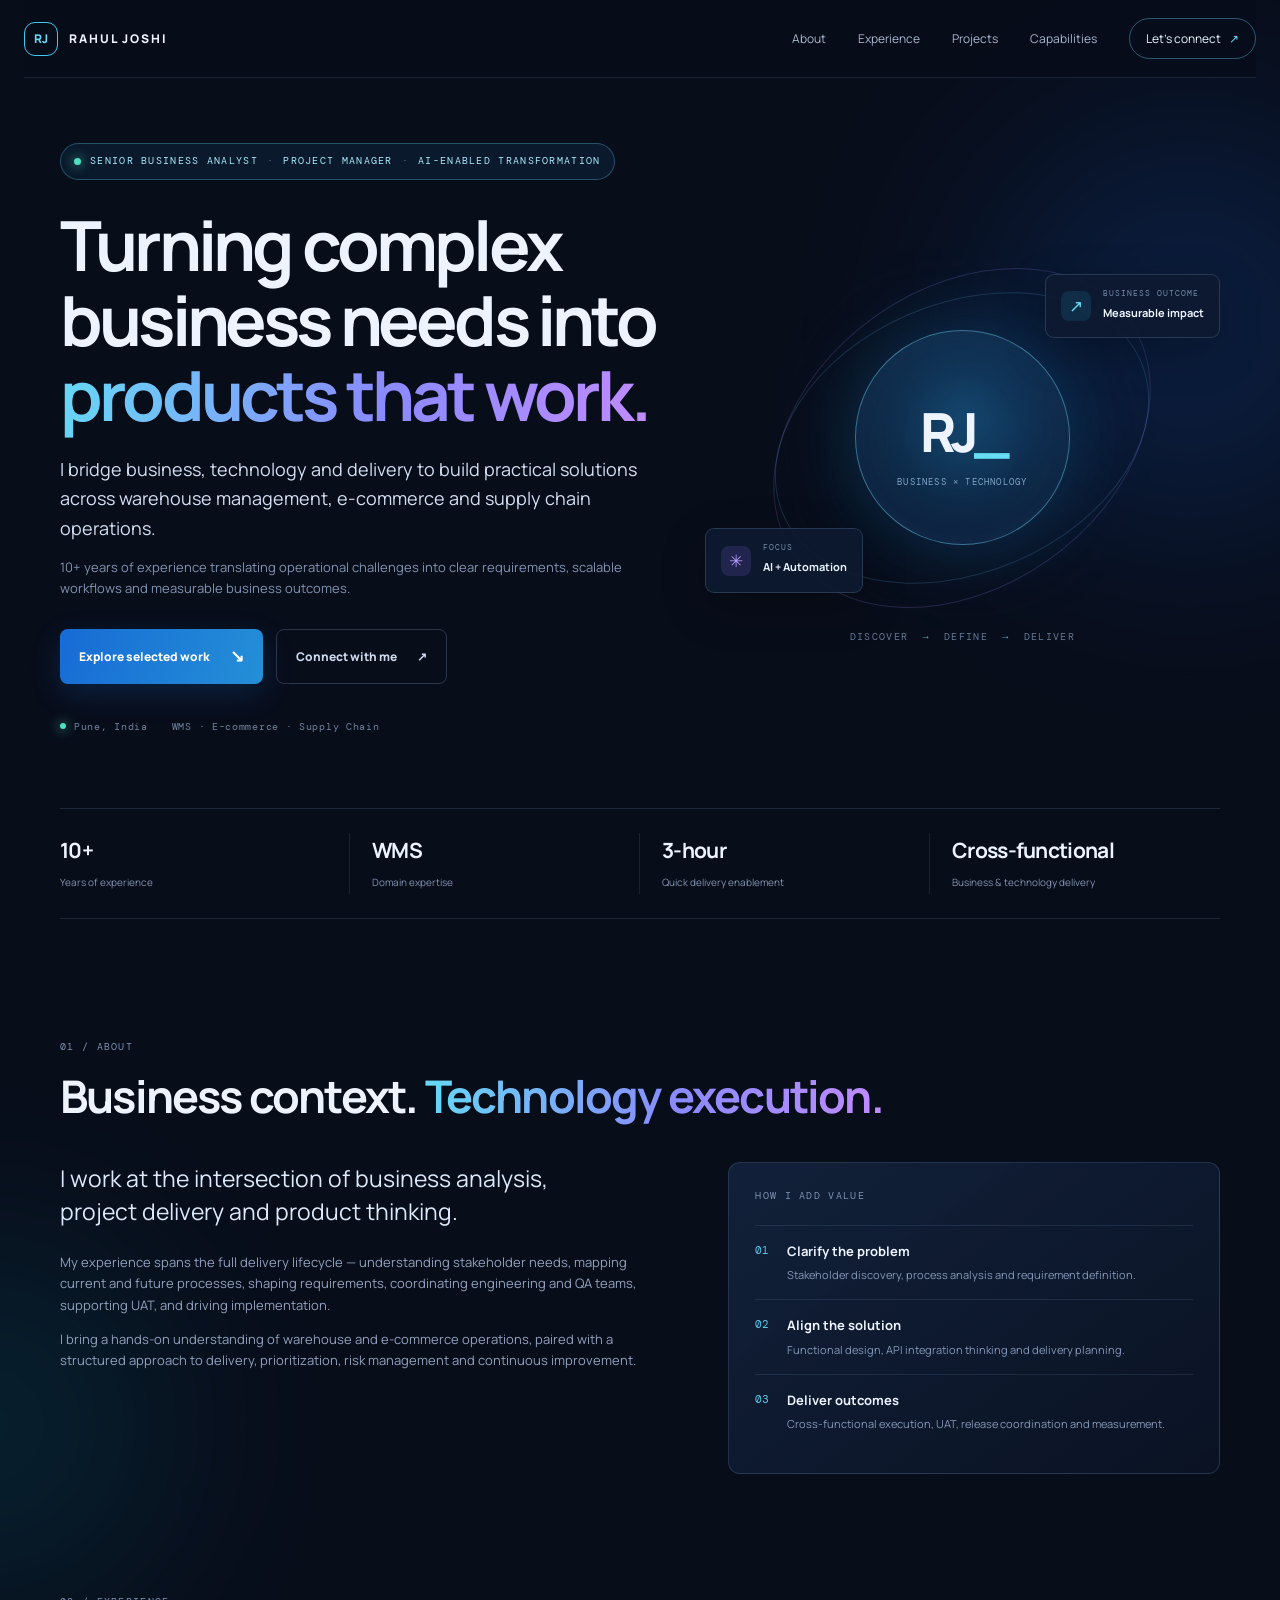
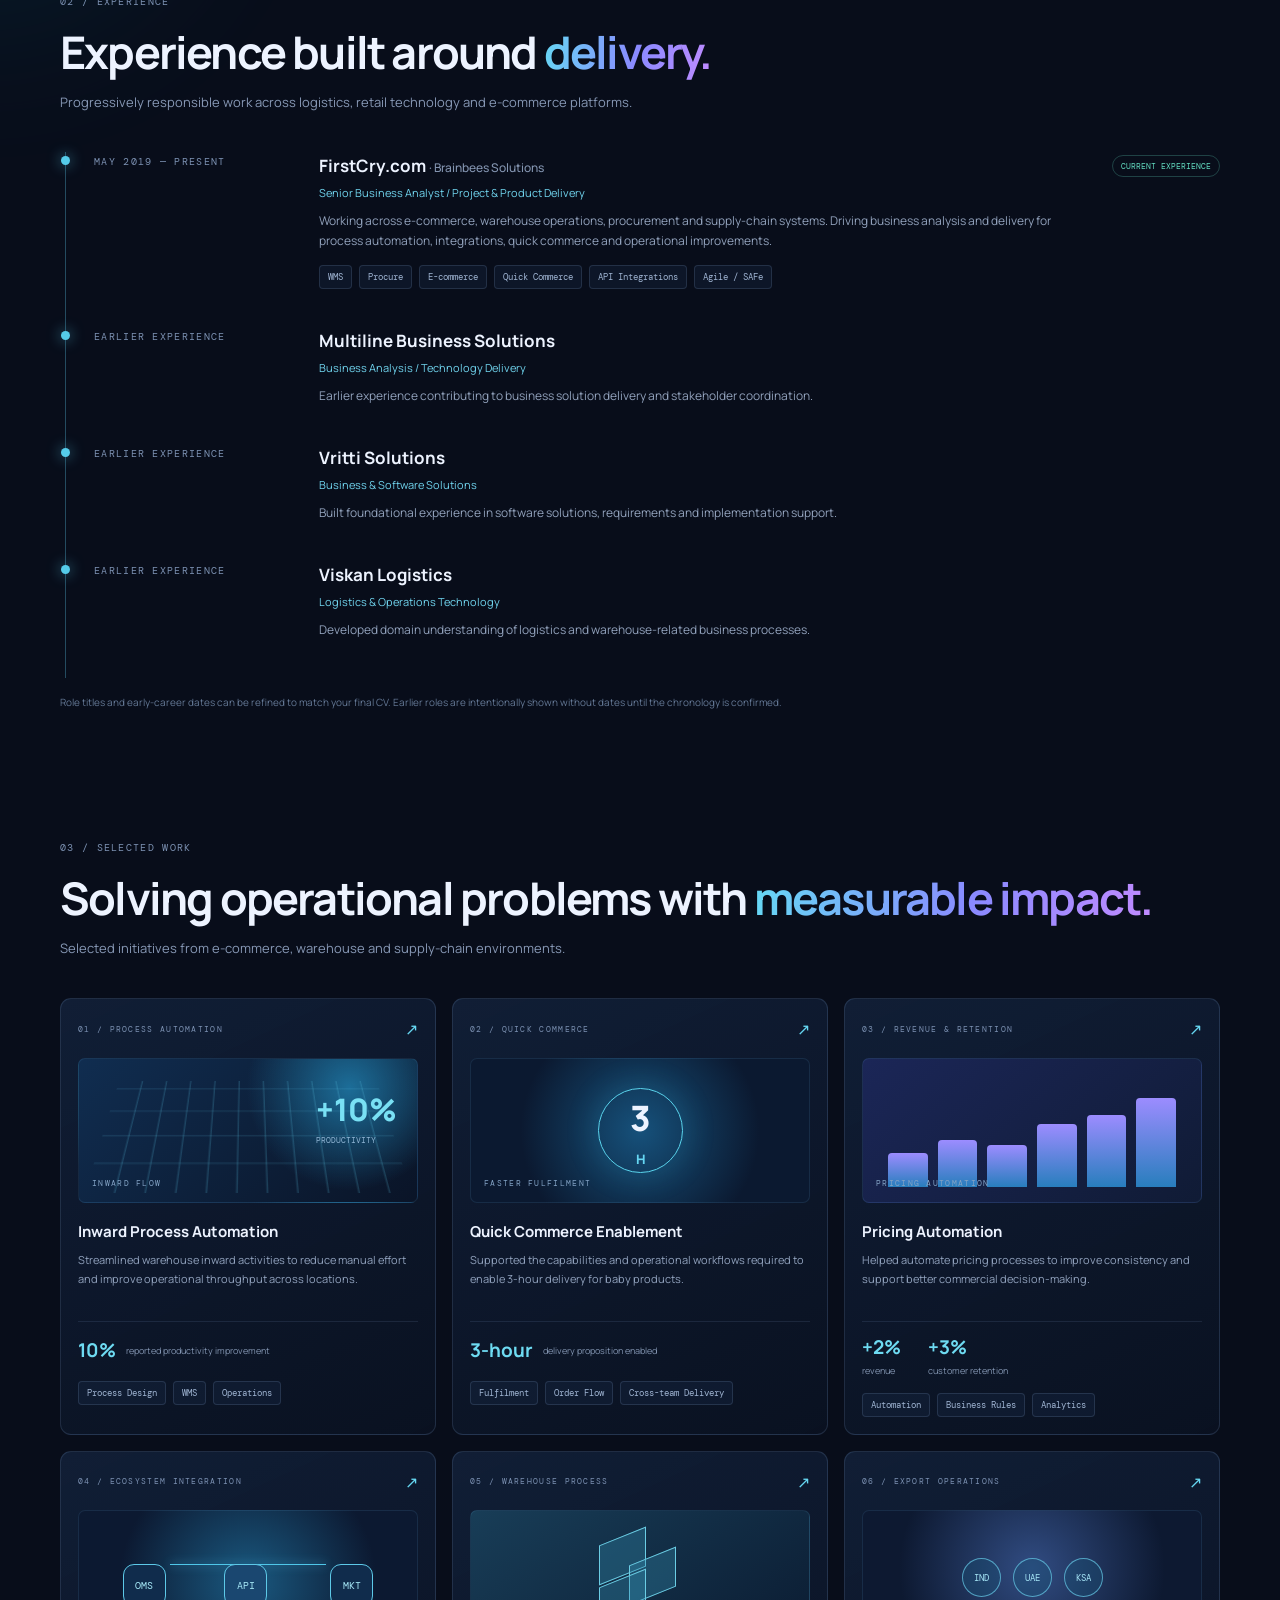
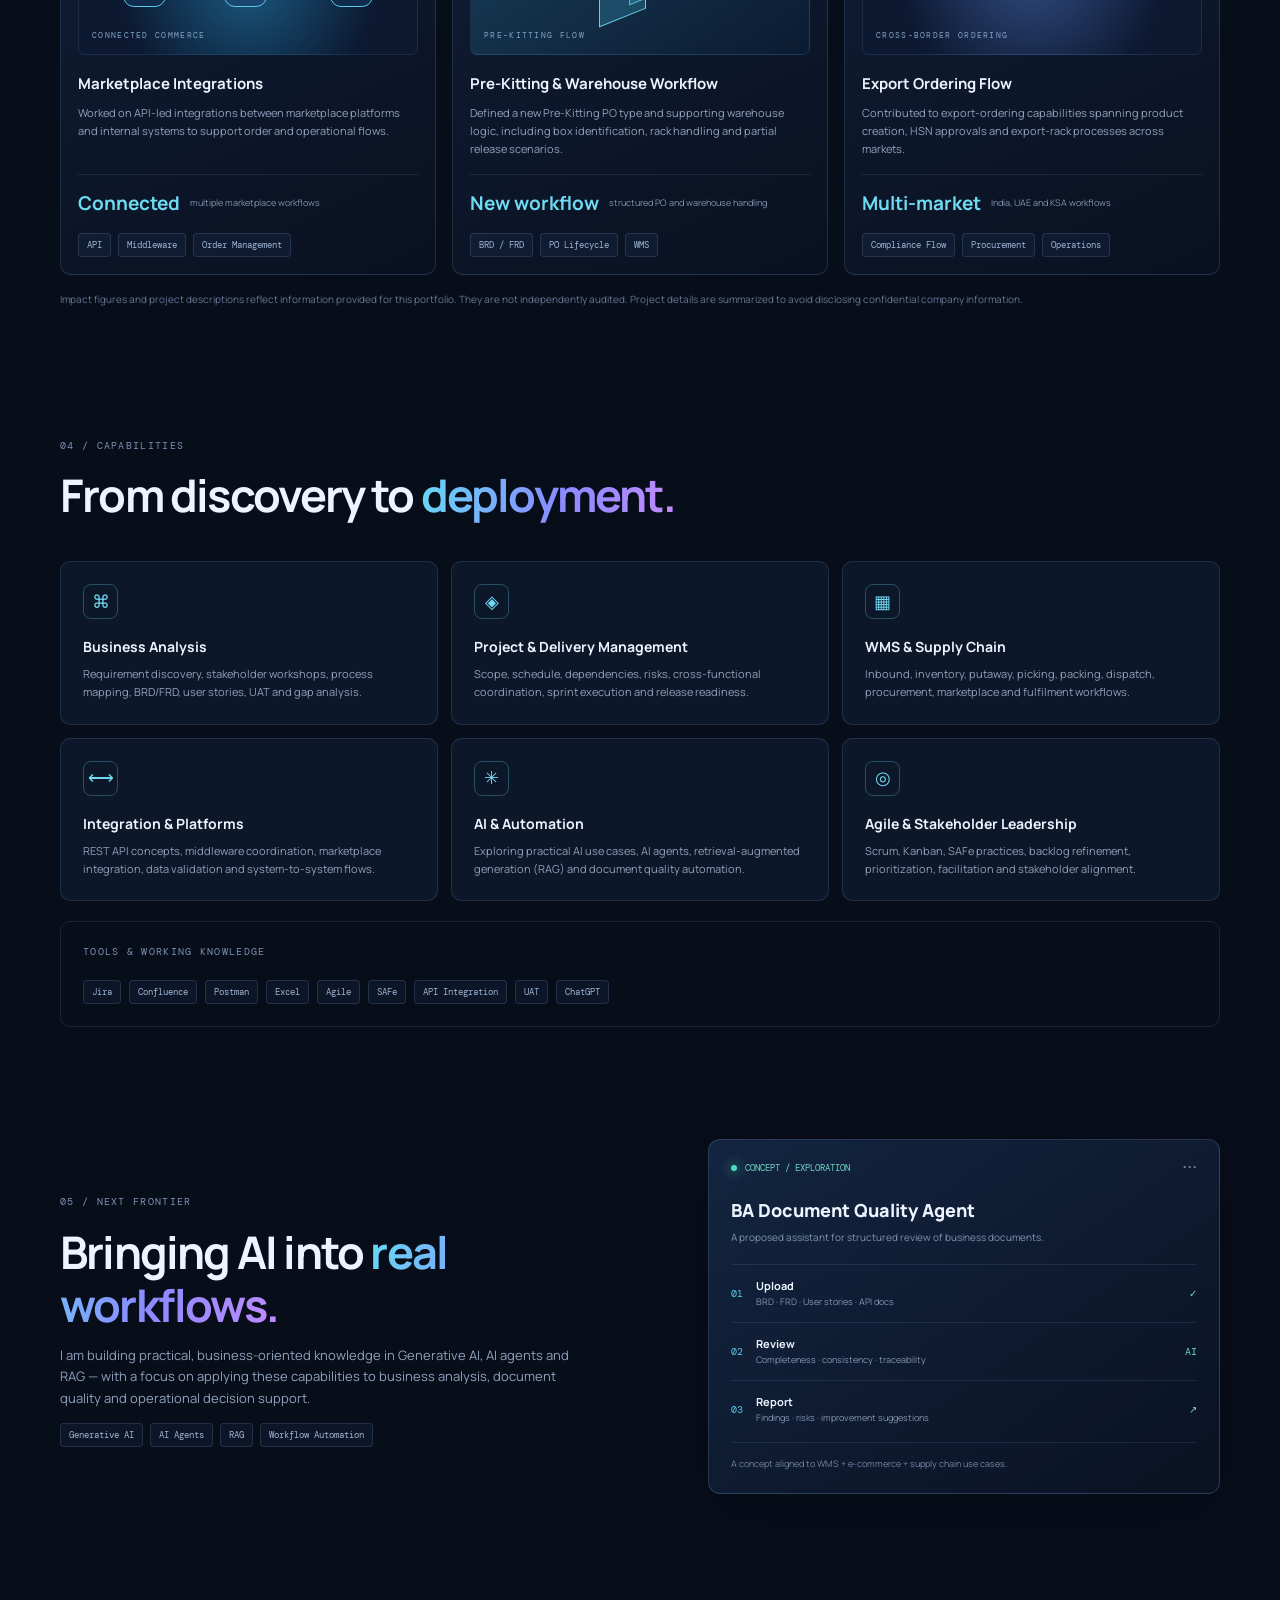
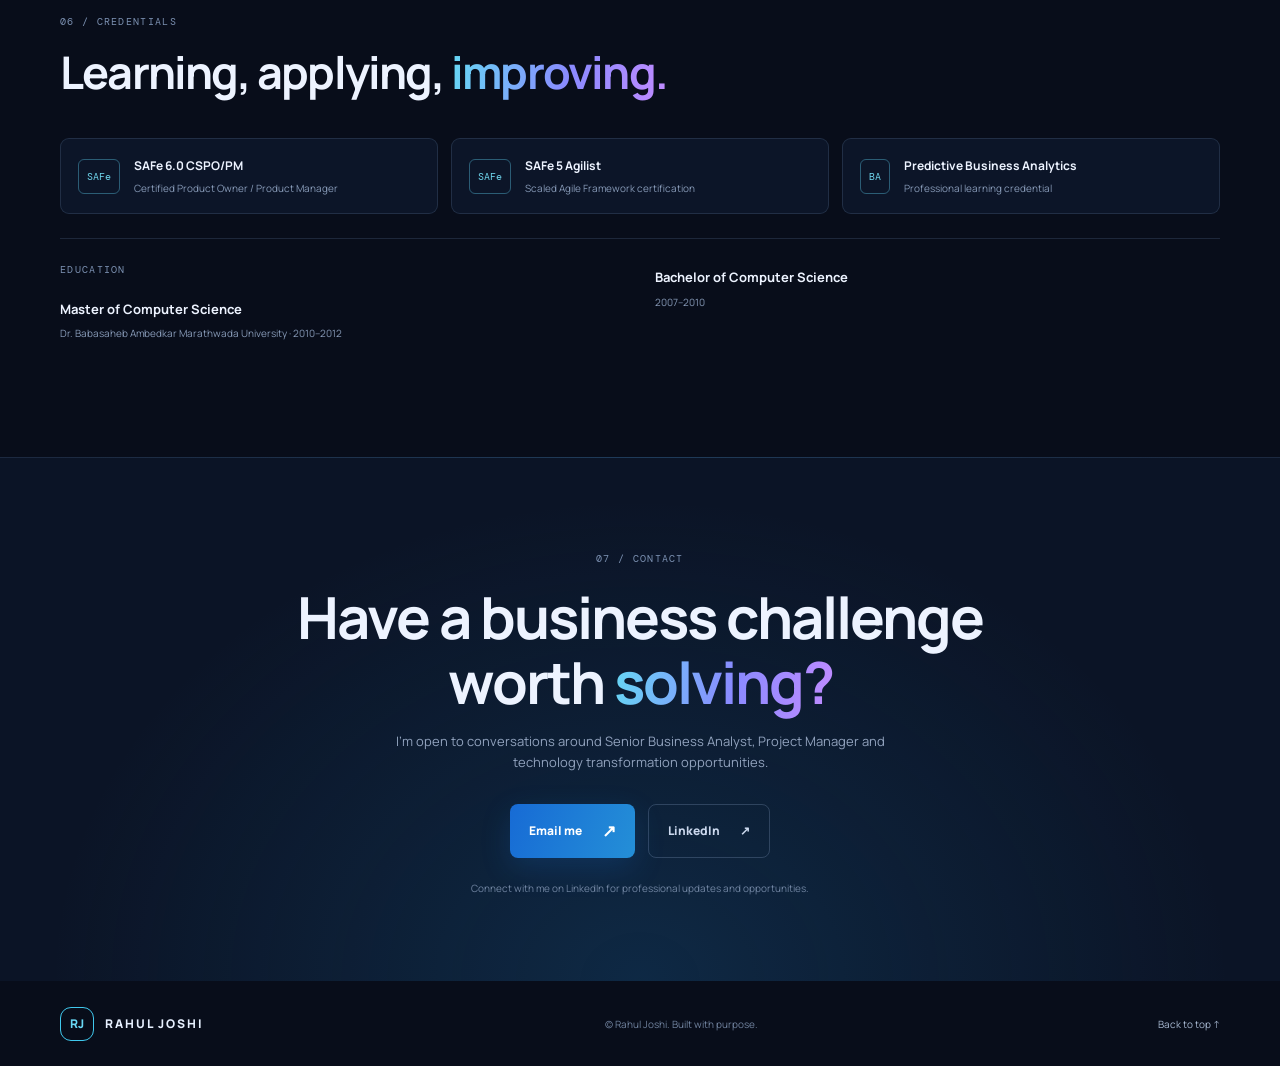
==== commit de64a59a: "Add files via upload" ====
--- a/index.html
+++ b/index.html
@@ -137,7 +137,7 @@
     </section>
 
     <section class="contact-section" id="contact">
-      <div class="section-wrap contact-inner"><span class="section-kicker">07 / CONTACT</span><h2>Have a business challenge<br>worth <span class="gradient-text">solving?</span></h2><p>I'm open to conversations around Senior Business Analyst, Project Manager and technology transformation opportunities.</p><div class="hero-actions"><a class="button button-primary" href="mailto:YOUR_EMAIL@example.com">Email me <span>↗</span></a><a class="button button-quiet" href="https://www.linkedin.com/in/YOUR-LINKEDIN-HANDLE/" target="_blank" rel="noopener">LinkedIn <span>↗</span></a></div><p class="contact-edit">Before publishing: replace the email address and LinkedIn URL in <code>index.html</code> with your real details.</p></div>
+      <div class="section-wrap contact-inner"><span class="section-kicker">07 / CONTACT</span><h2>Have a business challenge<br>worth <span class="gradient-text">solving?</span></h2><p>I'm open to conversations around Senior Business Analyst, Project Manager and technology transformation opportunities.</p><div class="hero-actions"><a class="button button-primary" href="mailto:joshirahul213@gmail.com">Email me <span>↗</span></a><a class="button button-quiet" href="https://www.linkedin.com/in/rahul-joshiii/" target="_blank" rel="noopener">LinkedIn <span>↗</span></a></div><p class="contact-edit">Connect with me on LinkedIn for professional updates and opportunities.</p></div>
     </section>
   </main>
 
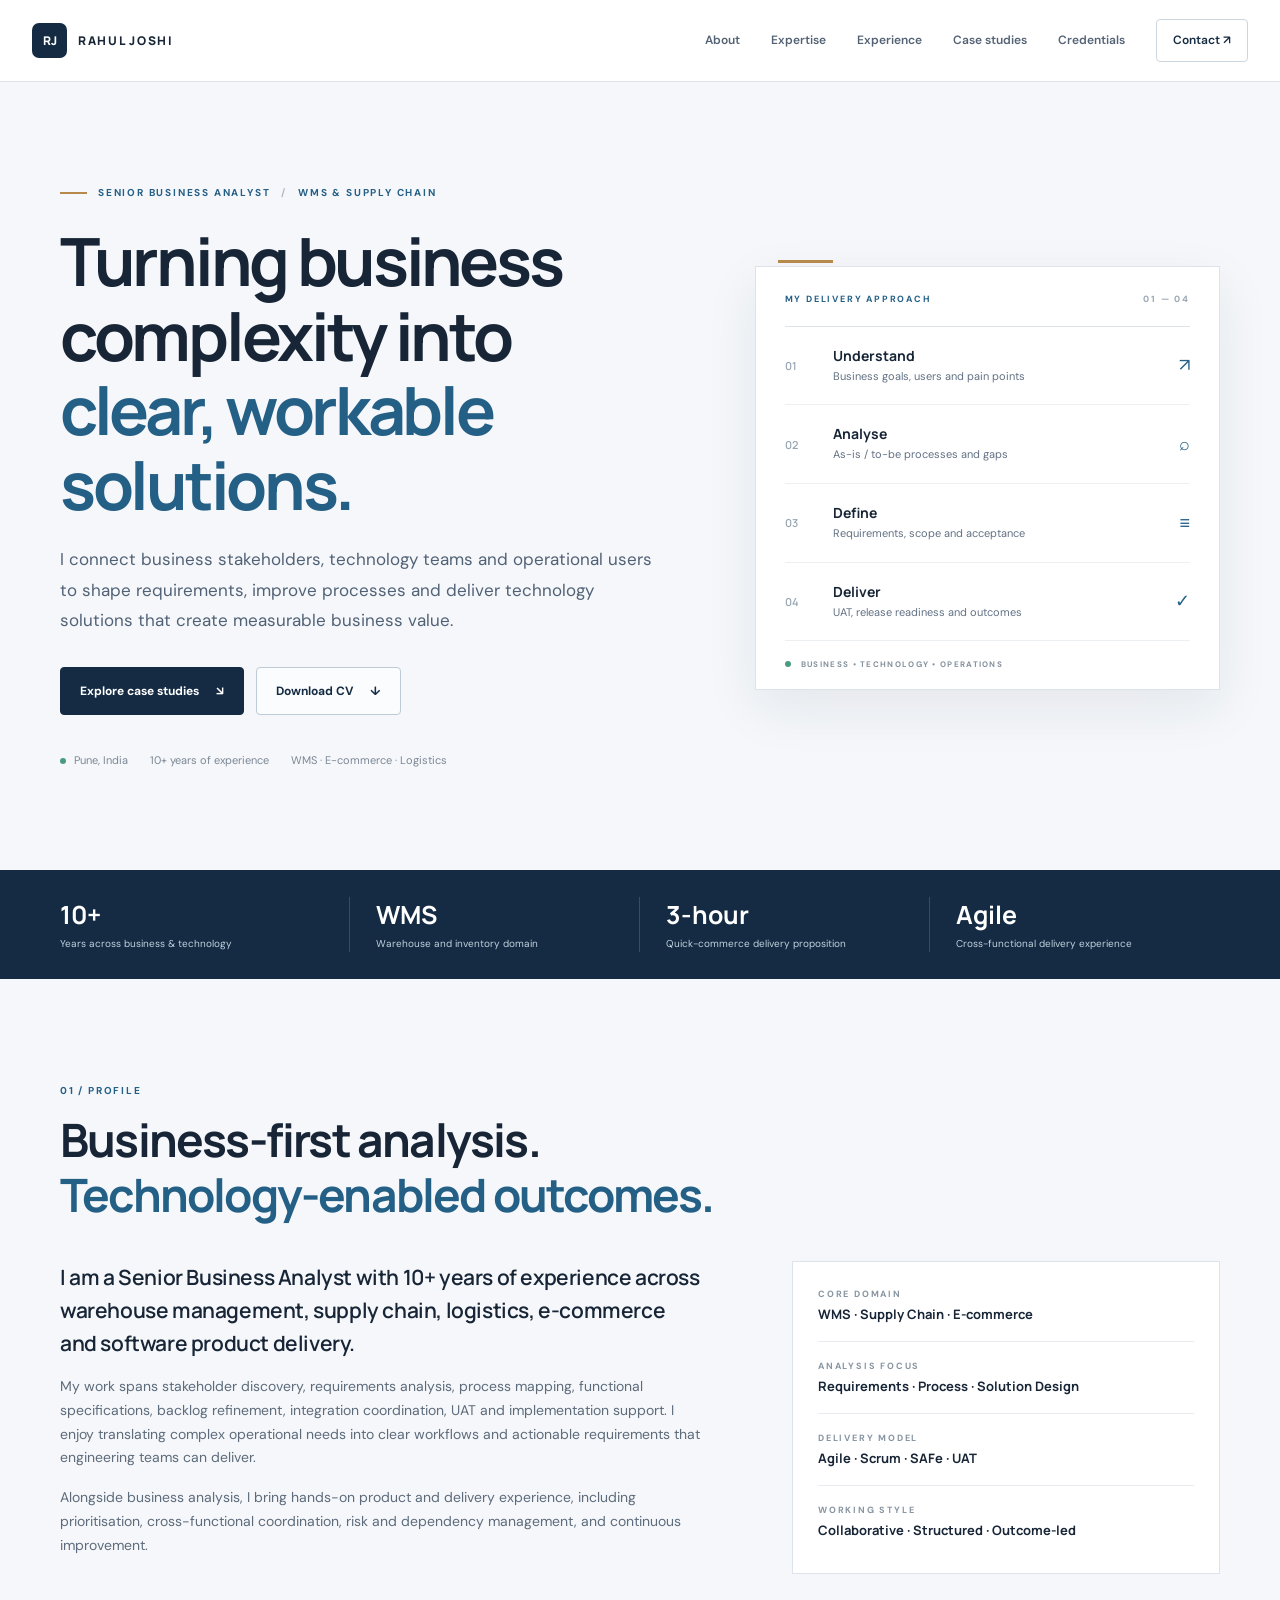
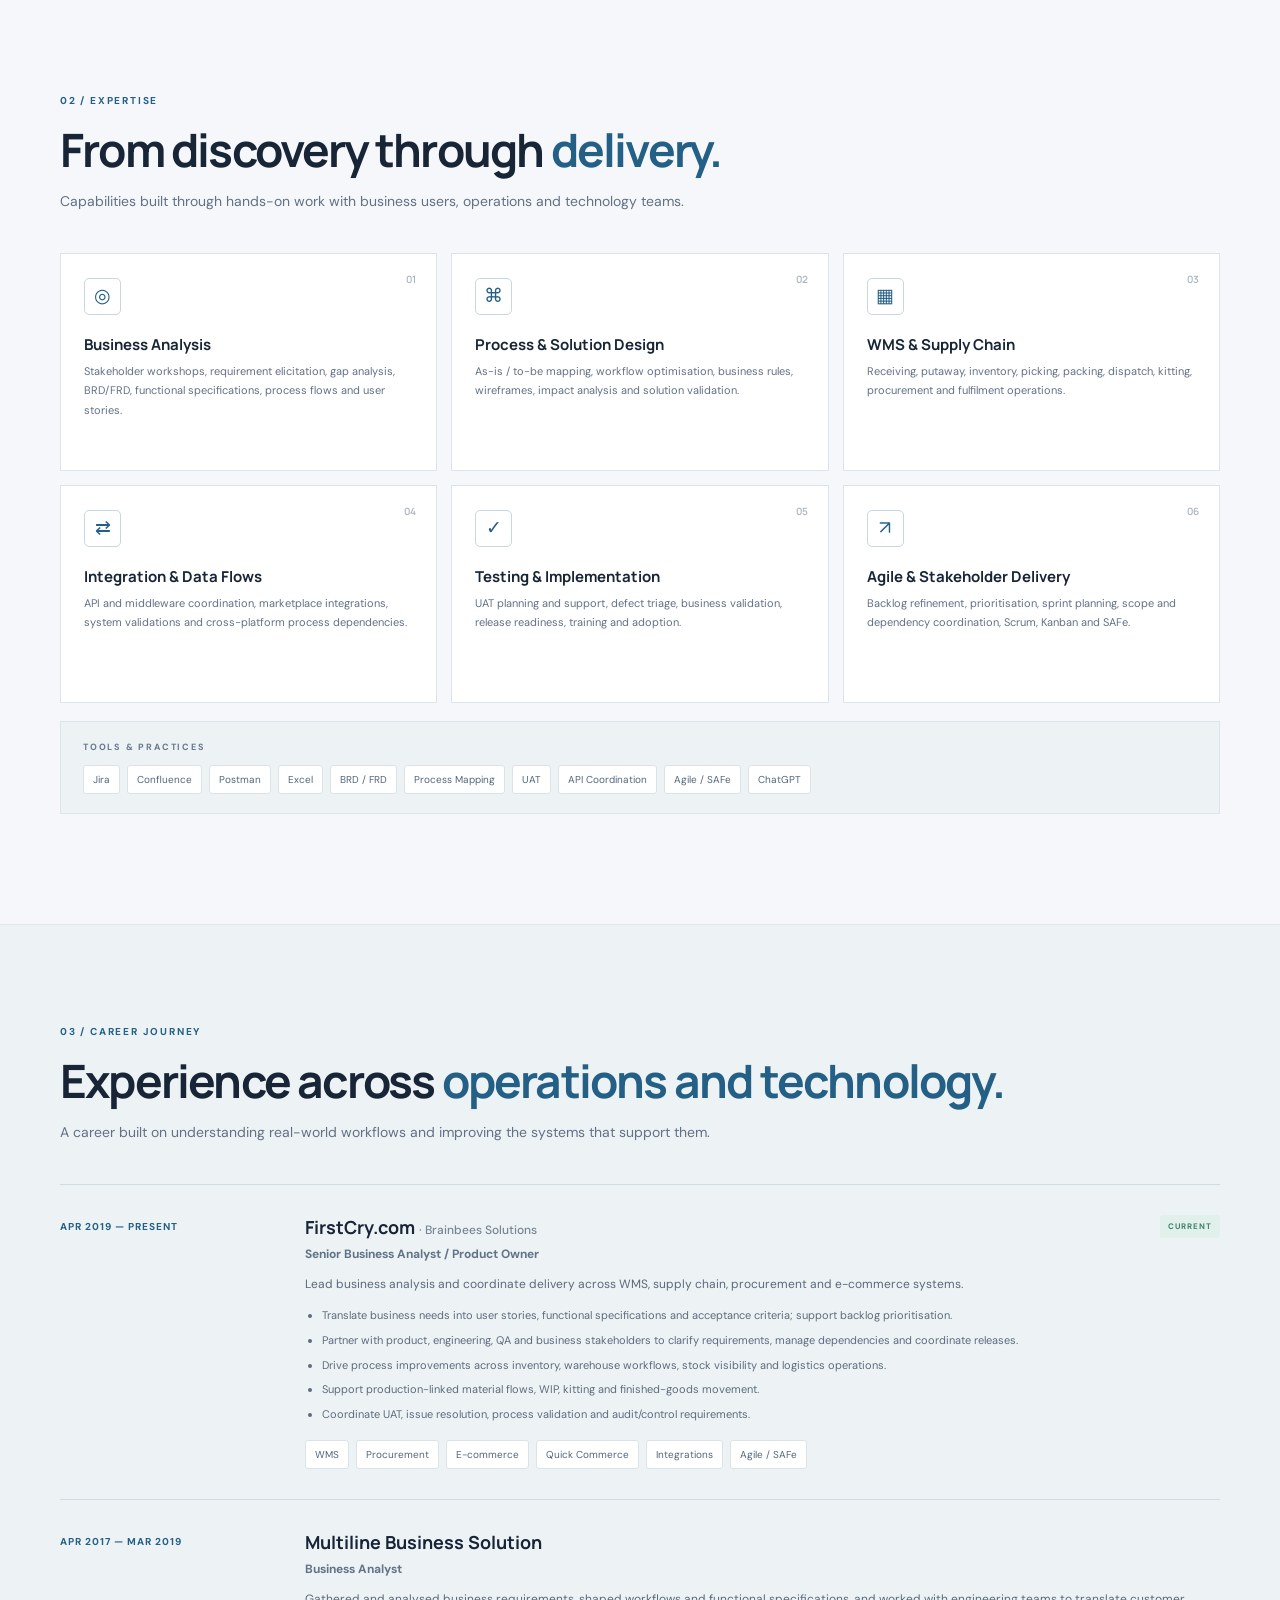
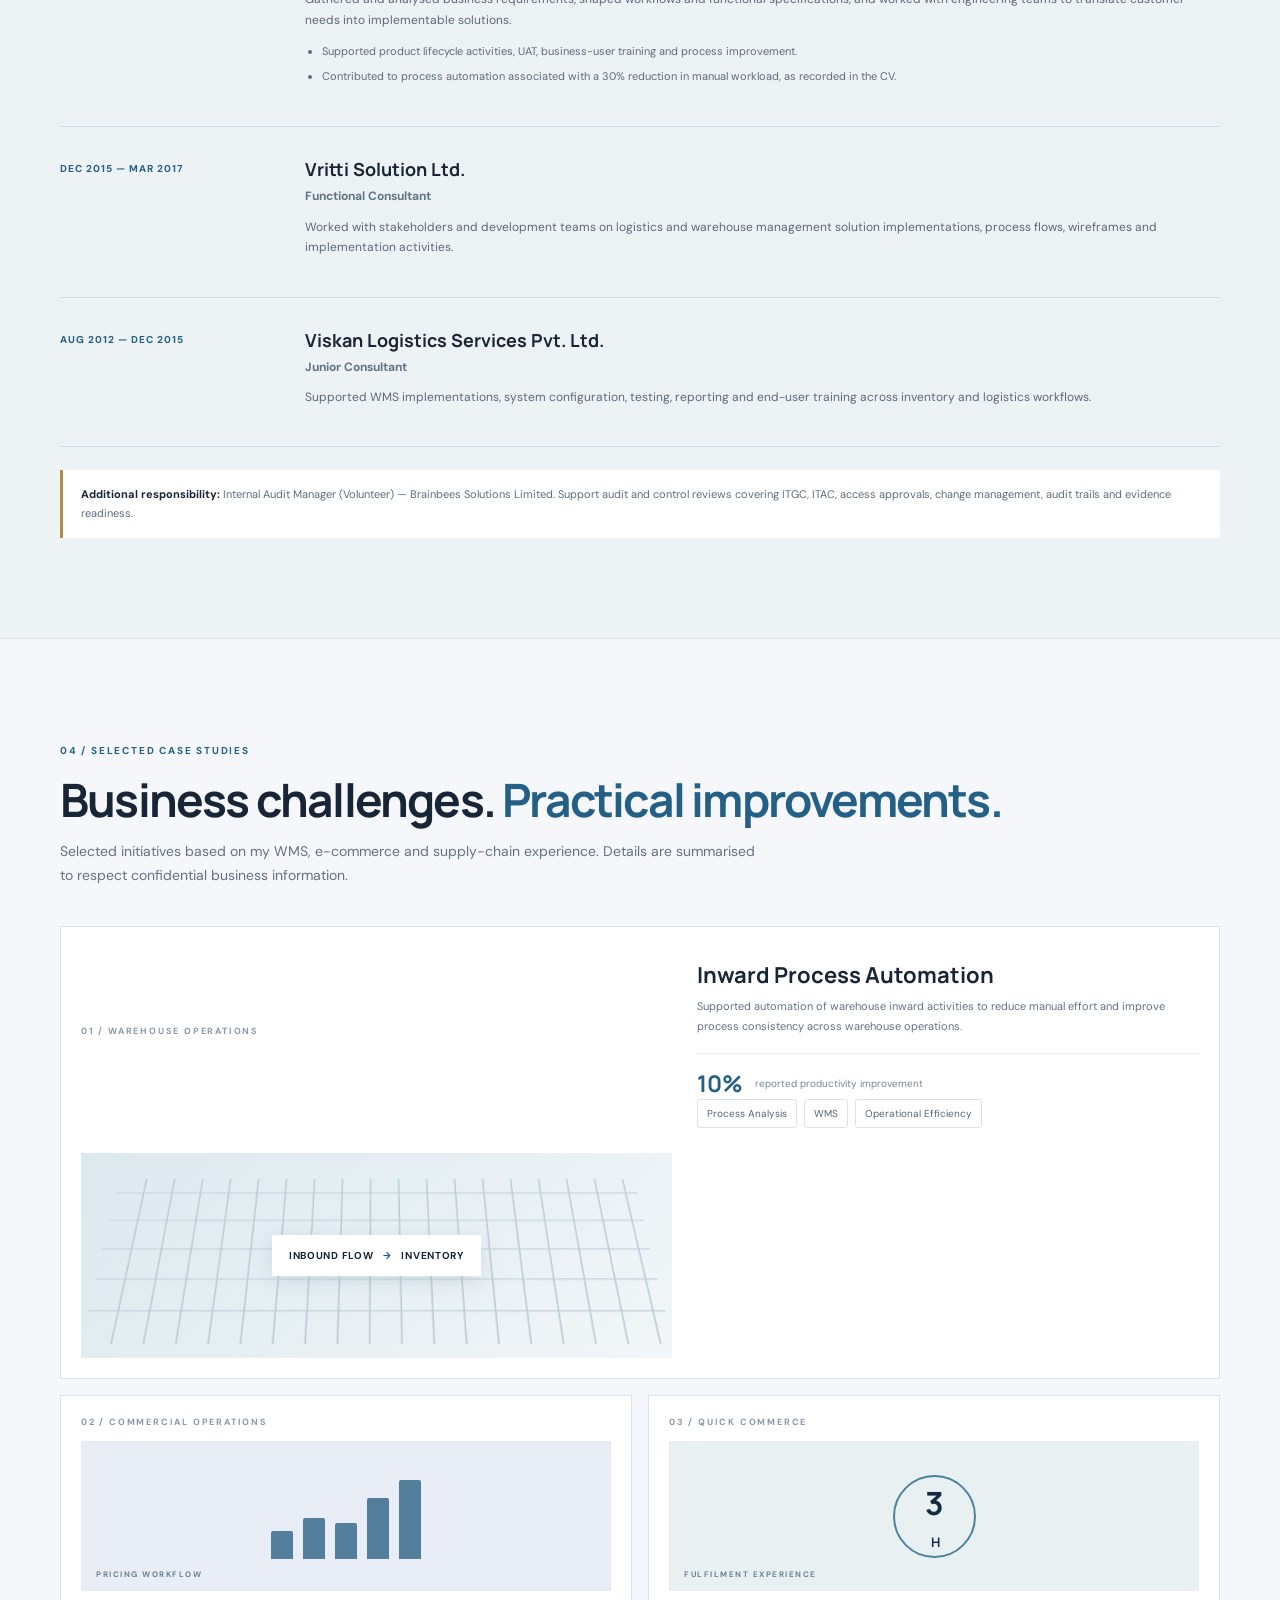
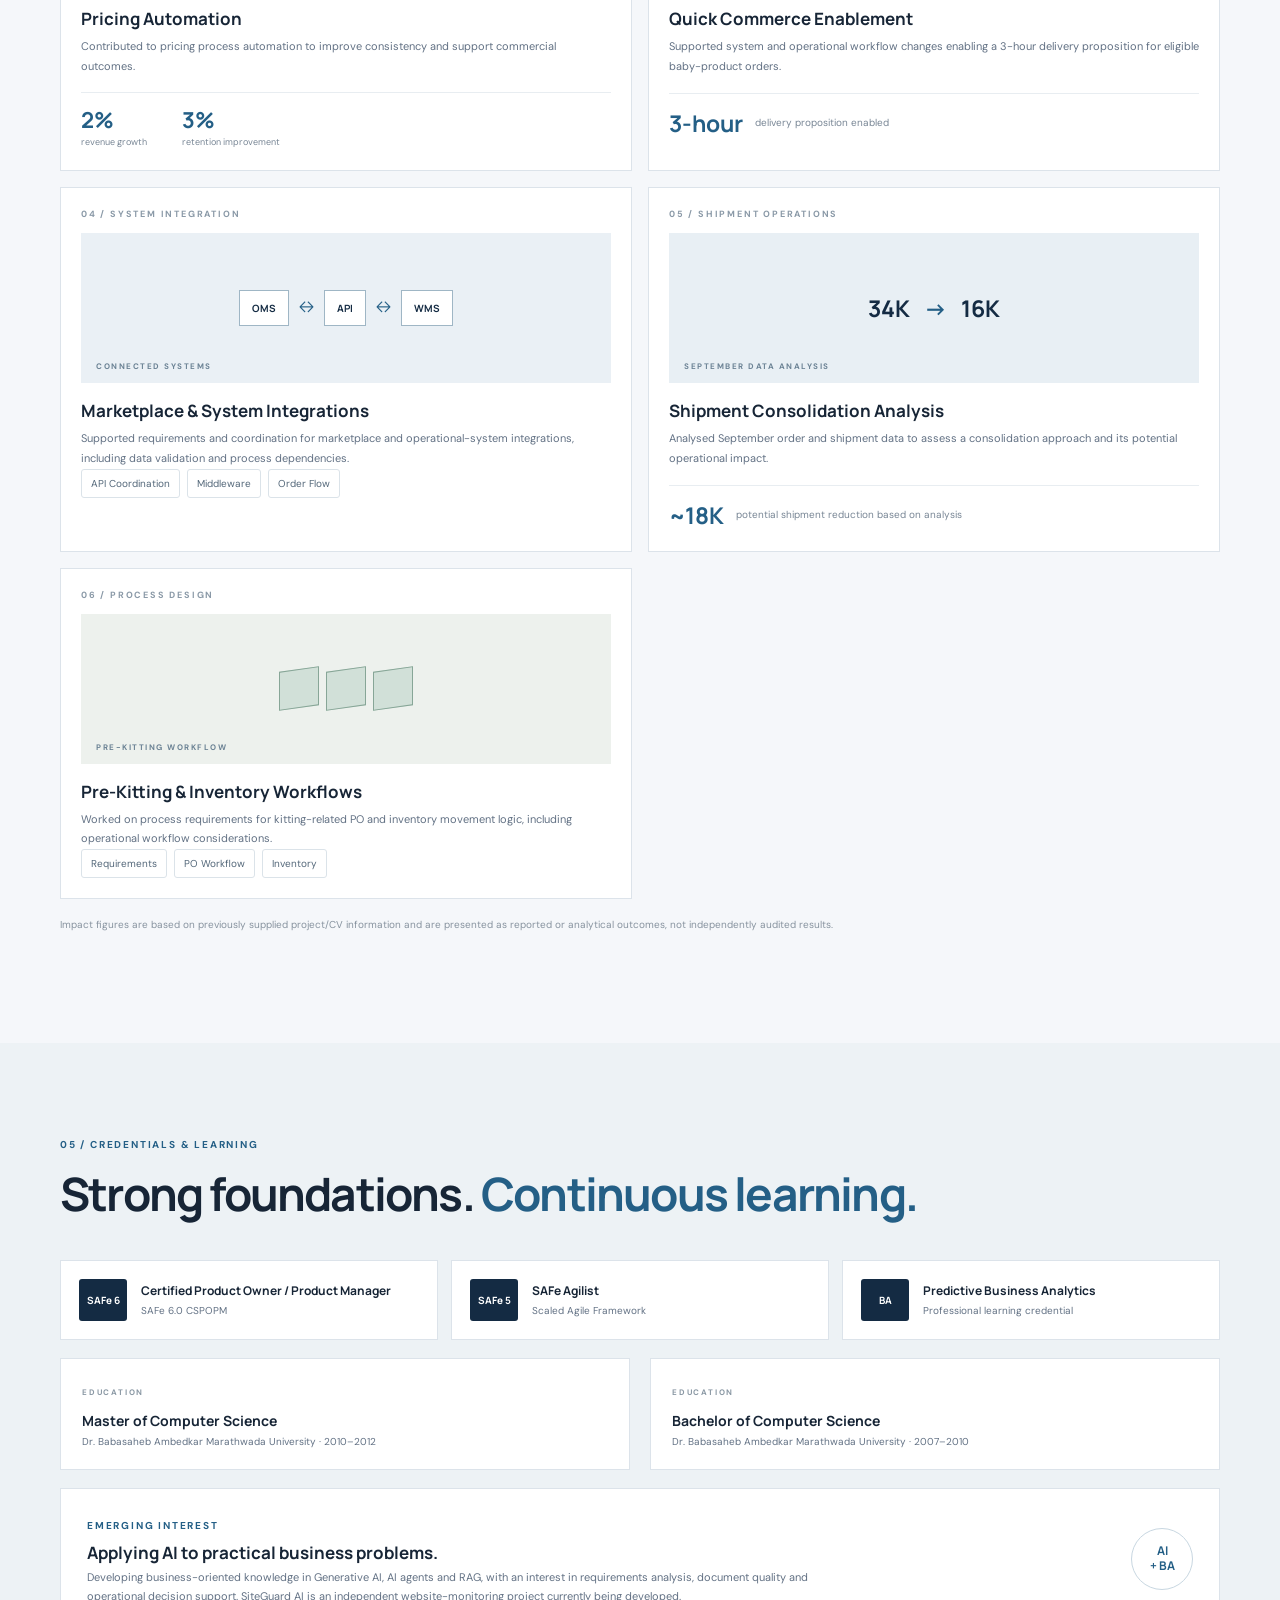
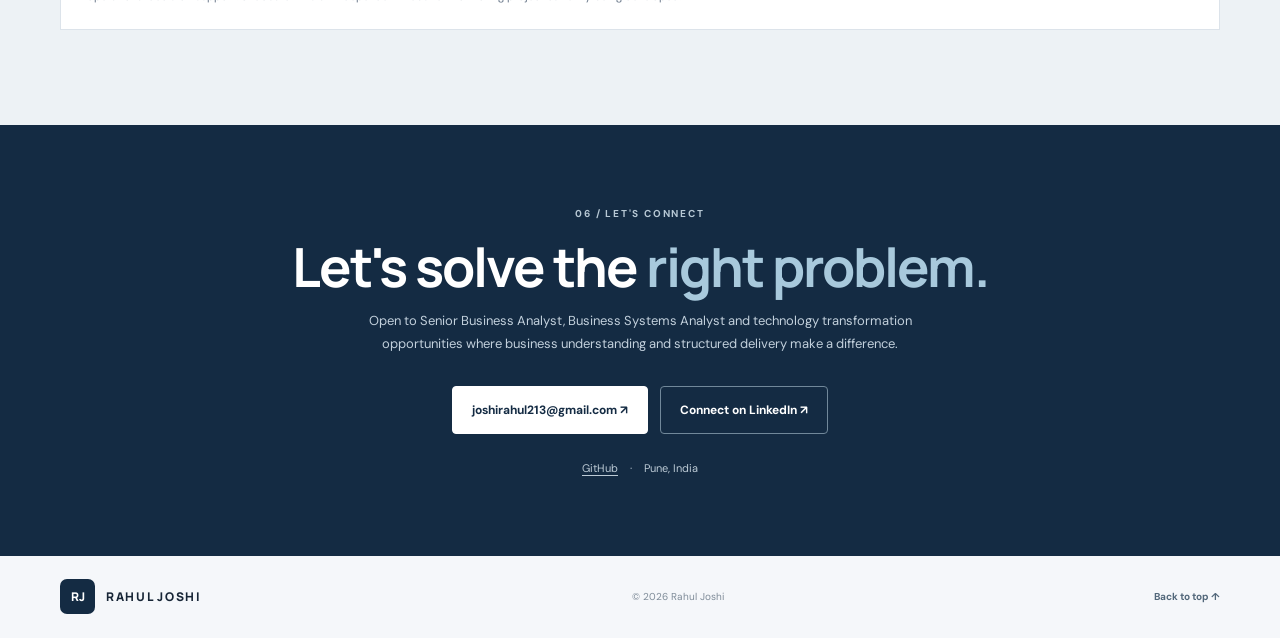
==== commit 9084174a: "Add files via upload" ====
--- a/index.html
+++ b/index.html
@@ -3,145 +3,109 @@
 <head>
   <meta charset="utf-8">
   <meta name="viewport" content="width=device-width, initial-scale=1">
-  <meta name="theme-color" content="#080d1a">
-  <meta name="description" content="Rahul Joshi — Senior Business Analyst and Project Manager specializing in WMS, e-commerce, supply chain transformation, and AI-enabled business solutions.">
-  <title>Rahul Joshi | Senior Business Analyst & Project Manager</title>
+  <meta name="theme-color" content="#f5f7fa">
+  <meta name="description" content="Rahul Joshi is a Senior Business Analyst with 10+ years of experience in WMS, supply chain, logistics, e-commerce, requirements engineering and technology delivery.">
+  <meta property="og:title" content="Rahul Joshi | Senior Business Analyst">
+  <meta property="og:description" content="Connecting business needs with practical technology solutions across WMS, supply chain and e-commerce.">
+  <title>Rahul Joshi | Senior Business Analyst</title>
   <link rel="preconnect" href="https://fonts.googleapis.com">
   <link rel="preconnect" href="https://fonts.gstatic.com" crossorigin>
-  <link href="https://fonts.googleapis.com/css2?family=DM+Mono:wght@400;500&family=Manrope:wght@400;500;600;700;800&display=swap" rel="stylesheet">
+  <link href="https://fonts.googleapis.com/css2?family=DM+Sans:wght@400;500;600;700&family=Manrope:wght@400;500;600;700;800&display=swap" rel="stylesheet">
   <link rel="stylesheet" href="styles.css">
+  <script type="application/ld+json">
+  {"@context":"https://schema.org","@type":"Person","name":"Rahul Joshi","jobTitle":"Senior Business Analyst","email":"mailto:joshirahul213@gmail.com","address":{"@type":"PostalAddress","addressLocality":"Pune","addressCountry":"IN"},"sameAs":["https://www.linkedin.com/in/rahul-joshiii/","https://github.com/joshirahul213"]}
+  </script>
 </head>
 <body>
-  <div class="ambient ambient-one"></div>
-  <div class="ambient ambient-two"></div>
+  <a class="skip-link" href="#main">Skip to content</a>
   <header class="site-header">
-    <a class="brand" href="#home" aria-label="Rahul Joshi home"><span class="brand-mark">RJ</span><span>RAHUL JOSHI</span></a>
-    <button class="menu-toggle" aria-label="Open navigation" aria-expanded="false"><span></span><span></span></button>
-    <nav class="nav" aria-label="Main navigation">
-      <a href="#about">About</a><a href="#experience">Experience</a><a href="#work">Projects</a><a href="#capabilities">Capabilities</a><a href="#contact" class="nav-cta">Let's connect <span>↗</span></a>
-    </nav>
+    <div class="header-inner">
+      <a class="brand" href="#home" aria-label="Rahul Joshi home"><span class="brand-mark">RJ</span><span>RAHUL JOSHI</span></a>
+      <button class="menu-toggle" type="button" aria-label="Open navigation" aria-expanded="false" aria-controls="primary-nav"><span></span><span></span><span></span></button>
+      <nav class="nav" id="primary-nav" aria-label="Main navigation">
+        <a href="#about">About</a><a href="#expertise">Expertise</a><a href="#experience">Experience</a><a href="#projects">Case studies</a><a href="#credentials">Credentials</a><a class="nav-cta" href="#contact">Contact <span>↗</span></a>
+      </nav>
+    </div>
   </header>
-
-  <main>
+  <main id="main">
     <section class="hero section-wrap" id="home">
       <div class="hero-copy">
-        <div class="eyebrow"><span class="pulse"></span> SENIOR BUSINESS ANALYST <i>·</i> PROJECT MANAGER <i>·</i> AI-ENABLED TRANSFORMATION</div>
-        <h1>Turning complex business needs into <span class="gradient-text">products that work.</span></h1>
-        <p class="hero-lead">I bridge business, technology and delivery to build practical solutions across warehouse management, e-commerce and supply chain operations.</p>
-        <p class="hero-detail">10+ years of experience translating operational challenges into clear requirements, scalable workflows and measurable business outcomes.</p>
+        <div class="eyebrow"><span class="eyebrow-line"></span> SENIOR BUSINESS ANALYST <span class="eyebrow-sep">/</span> WMS & SUPPLY CHAIN</div>
+        <h1>Turning business complexity into <span>clear, workable solutions.</span></h1>
+        <p class="hero-lead">I connect business stakeholders, technology teams and operational users to shape requirements, improve processes and deliver technology solutions that create measurable business value.</p>
         <div class="hero-actions">
-          <a class="button button-primary" href="#work">Explore selected work <span>↘</span></a>
-          <a class="button button-quiet" href="#contact">Connect with me <span>↗</span></a>
+          <a class="button button-primary" href="#projects">Explore case studies <span>↘</span></a>
+          <a class="button button-secondary" href="Rahul_Joshi_WMS_Product_Owner.pdf" download>Download CV <span>↓</span></a>
         </div>
-        <div class="hero-meta"><span><b class="meta-dot"></b> Pune, India</span><span>WMS · E-commerce · Supply Chain</span></div>
+        <div class="hero-meta"><span><b></b> Pune, India</span><span>10+ years of experience</span><span>WMS · E-commerce · Logistics</span></div>
       </div>
-      <div class="hero-visual" aria-label="Abstract technology and workflow illustration">
-        <div class="visual-orbit orbit-a"></div><div class="visual-orbit orbit-b"></div>
-        <div class="visual-core"><div class="core-glow"></div><span class="core-symbol">RJ<span>_</span></span><small>BUSINESS × TECHNOLOGY</small></div>
-        <div class="float-card card-top"><span class="mini-icon">↗</span><div><small>BUSINESS OUTCOME</small><strong>Measurable impact</strong></div></div>
-        <div class="float-card card-bottom"><span class="mini-icon ai-icon">✳</span><div><small>FOCUS</small><strong>AI + Automation</strong></div></div>
-        <div class="visual-caption">DISCOVER <span>→</span> DEFINE <span>→</span> DELIVER</div>
+      <aside class="hero-panel" aria-label="Business analysis approach">
+        <div class="panel-top"><span>MY DELIVERY APPROACH</span><span class="panel-index">01 — 04</span></div>
+        <div class="approach-step"><span class="step-no">01</span><div><strong>Understand</strong><small>Business goals, users and pain points</small></div><span class="step-mark">↗</span></div>
+        <div class="approach-step"><span class="step-no">02</span><div><strong>Analyse</strong><small>As-is / to-be processes and gaps</small></div><span class="step-mark">⌕</span></div>
+        <div class="approach-step"><span class="step-no">03</span><div><strong>Define</strong><small>Requirements, scope and acceptance</small></div><span class="step-mark">≡</span></div>
+        <div class="approach-step"><span class="step-no">04</span><div><strong>Deliver</strong><small>UAT, release readiness and outcomes</small></div><span class="step-mark">✓</span></div>
+        <div class="panel-foot"><span class="status-dot"></span> BUSINESS • TECHNOLOGY • OPERATIONS</div>
+      </aside>
+    </section>
+
+    <section class="proof-band" aria-label="Professional highlights"><div class="section-wrap proof-grid"><div><strong>10+</strong><span>Years across business & technology</span></div><div><strong>WMS</strong><span>Warehouse and inventory domain</span></div><div><strong>3-hour</strong><span>Quick-commerce delivery proposition</span></div><div><strong>Agile</strong><span>Cross-functional delivery experience</span></div></div></section>
+
+    <section class="section-wrap section-block" id="about">
+      <div class="section-heading"><div class="section-kicker">01 / PROFILE</div><h2>Business-first analysis.<br><span>Technology-enabled outcomes.</span></h2></div>
+      <div class="about-grid">
+        <div class="about-copy"><p class="lead-copy">I am a Senior Business Analyst with 10+ years of experience across warehouse management, supply chain, logistics, e-commerce and software product delivery.</p><p>My work spans stakeholder discovery, requirements analysis, process mapping, functional specifications, backlog refinement, integration coordination, UAT and implementation support. I enjoy translating complex operational needs into clear workflows and actionable requirements that engineering teams can deliver.</p><p>Alongside business analysis, I bring hands-on product and delivery experience, including prioritisation, cross-functional coordination, risk and dependency management, and continuous improvement.</p></div>
+        <div class="profile-facts"><div><span>CORE DOMAIN</span><strong>WMS · Supply Chain · E-commerce</strong></div><div><span>ANALYSIS FOCUS</span><strong>Requirements · Process · Solution Design</strong></div><div><span>DELIVERY MODEL</span><strong>Agile · Scrum · SAFe · UAT</strong></div><div><span>WORKING STYLE</span><strong>Collaborative · Structured · Outcome-led</strong></div></div>
       </div>
     </section>
 
-    <section class="proof-strip section-wrap" aria-label="Professional highlights">
-      <div><strong>10+</strong><span>Years of experience</span></div>
-      <div><strong>WMS</strong><span>Domain expertise</span></div>
-      <div><strong>3-hour</strong><span>Quick delivery enablement</span></div>
-      <div><strong>Cross-functional</strong><span>Business & technology delivery</span></div>
+    <section class="section-wrap section-block" id="expertise">
+      <div class="section-heading"><div class="section-kicker">02 / EXPERTISE</div><h2>From discovery through <span>delivery.</span></h2><p>Capabilities built through hands-on work with business users, operations and technology teams.</p></div>
+      <div class="expertise-grid">
+        <article class="expertise-card"><span class="card-no">01</span><div class="expertise-icon">◎</div><h3>Business Analysis</h3><p>Stakeholder workshops, requirement elicitation, gap analysis, BRD/FRD, functional specifications, process flows and user stories.</p></article>
+        <article class="expertise-card"><span class="card-no">02</span><div class="expertise-icon">⌘</div><h3>Process & Solution Design</h3><p>As-is / to-be mapping, workflow optimisation, business rules, wireframes, impact analysis and solution validation.</p></article>
+        <article class="expertise-card"><span class="card-no">03</span><div class="expertise-icon">▦</div><h3>WMS & Supply Chain</h3><p>Receiving, putaway, inventory, picking, packing, dispatch, kitting, procurement and fulfilment operations.</p></article>
+        <article class="expertise-card"><span class="card-no">04</span><div class="expertise-icon">⇄</div><h3>Integration & Data Flows</h3><p>API and middleware coordination, marketplace integrations, system validations and cross-platform process dependencies.</p></article>
+        <article class="expertise-card"><span class="card-no">05</span><div class="expertise-icon">✓</div><h3>Testing & Implementation</h3><p>UAT planning and support, defect triage, business validation, release readiness, training and adoption.</p></article>
+        <article class="expertise-card"><span class="card-no">06</span><div class="expertise-icon">↗</div><h3>Agile & Stakeholder Delivery</h3><p>Backlog refinement, prioritisation, sprint planning, scope and dependency coordination, Scrum, Kanban and SAFe.</p></article>
+      </div>
+      <div class="toolbelt"><div class="toolbelt-label">TOOLS & PRACTICES</div><div class="tool-tags"><span>Jira</span><span>Confluence</span><span>Postman</span><span>Excel</span><span>BRD / FRD</span><span>Process Mapping</span><span>UAT</span><span>API Coordination</span><span>Agile / SAFe</span><span>ChatGPT</span></div></div>
     </section>
 
-    <section class="section-wrap section-block" id="about">
-      <div class="section-heading"><span class="section-kicker">01 / ABOUT</span><h2>Business context. <span class="gradient-text">Technology execution.</span></h2></div>
-      <div class="about-grid">
-        <div class="about-intro"><p class="large-copy">I work at the intersection of business analysis, project delivery and product thinking.</p><p>My experience spans the full delivery lifecycle — understanding stakeholder needs, mapping current and future processes, shaping requirements, coordinating engineering and QA teams, supporting UAT, and driving implementation.</p><p>I bring a hands-on understanding of warehouse and e-commerce operations, paired with a structured approach to delivery, prioritization, risk management and continuous improvement.</p></div>
-        <div class="about-panel">
-          <div class="panel-label">HOW I ADD VALUE</div>
-          <div class="value-row"><span>01</span><div><strong>Clarify the problem</strong><small>Stakeholder discovery, process analysis and requirement definition.</small></div></div>
-          <div class="value-row"><span>02</span><div><strong>Align the solution</strong><small>Functional design, API integration thinking and delivery planning.</small></div></div>
-          <div class="value-row"><span>03</span><div><strong>Deliver outcomes</strong><small>Cross-functional execution, UAT, release coordination and measurement.</small></div></div>
-        </div>
+    <section class="section-block experience-section" id="experience"><div class="section-wrap">
+      <div class="section-heading"><div class="section-kicker">03 / CAREER JOURNEY</div><h2>Experience across <span>operations and technology.</span></h2><p>A career built on understanding real-world workflows and improving the systems that support them.</p></div>
+      <div class="timeline">
+        <article class="timeline-item"><div class="timeline-date">APR 2019 — PRESENT</div><div class="timeline-body"><div class="timeline-title"><h3>FirstCry.com <span>· Brainbees Solutions</span></h3><span class="current-label">CURRENT</span></div><div class="role-title">Senior Business Analyst / Product Owner</div><p>Lead business analysis and coordinate delivery across WMS, supply chain, procurement and e-commerce systems.</p><ul><li>Translate business needs into user stories, functional specifications and acceptance criteria; support backlog prioritisation.</li><li>Partner with product, engineering, QA and business stakeholders to clarify requirements, manage dependencies and coordinate releases.</li><li>Drive process improvements across inventory, warehouse workflows, stock visibility and logistics operations.</li><li>Support production-linked material flows, WIP, kitting and finished-goods movement.</li><li>Coordinate UAT, issue resolution, process validation and audit/control requirements.</li></ul><div class="tag-list"><span>WMS</span><span>Procurement</span><span>E-commerce</span><span>Quick Commerce</span><span>Integrations</span><span>Agile / SAFe</span></div></div></article>
+        <article class="timeline-item"><div class="timeline-date">APR 2017 — MAR 2019</div><div class="timeline-body"><h3>Multiline Business Solution</h3><div class="role-title">Business Analyst</div><p>Gathered and analysed business requirements, shaped workflows and functional specifications, and worked with engineering teams to translate customer needs into implementable solutions.</p><ul><li>Supported product lifecycle activities, UAT, business-user training and process improvement.</li><li>Contributed to process automation associated with a 30% reduction in manual workload, as recorded in the CV.</li></ul></div></article>
+        <article class="timeline-item"><div class="timeline-date">DEC 2015 — MAR 2017</div><div class="timeline-body"><h3>Vritti Solution Ltd.</h3><div class="role-title">Functional Consultant</div><p>Worked with stakeholders and development teams on logistics and warehouse management solution implementations, process flows, wireframes and implementation activities.</p></div></article>
+        <article class="timeline-item"><div class="timeline-date">AUG 2012 — DEC 2015</div><div class="timeline-body"><h3>Viskan Logistics Services Pvt. Ltd.</h3><div class="role-title">Junior Consultant</div><p>Supported WMS implementations, system configuration, testing, reporting and end-user training across inventory and logistics workflows.</p></div></article>
       </div>
+      <div class="audit-note"><strong>Additional responsibility:</strong> Internal Audit Manager (Volunteer) — Brainbees Solutions Limited. Support audit and control reviews covering ITGC, ITAC, access approvals, change management, audit trails and evidence readiness.</div>
+    </div></section>
+
+    <section class="section-wrap section-block" id="projects">
+      <div class="section-heading"><div class="section-kicker">04 / SELECTED CASE STUDIES</div><h2>Business challenges. <span>Practical improvements.</span></h2><p>Selected initiatives based on my WMS, e-commerce and supply-chain experience. Details are summarised to respect confidential business information.</p></div>
+      <div class="case-grid">
+        <article class="case-card case-wide"><div class="case-label">01 / WAREHOUSE OPERATIONS</div><div class="case-content"><h3>Inward Process Automation</h3><p>Supported automation of warehouse inward activities to reduce manual effort and improve process consistency across warehouse operations.</p><div class="case-result"><strong>10%</strong><span>reported productivity improvement</span></div><div class="tag-list"><span>Process Analysis</span><span>WMS</span><span>Operational Efficiency</span></div></div><div class="case-visual visual-warehouse"><div class="warehouse-grid"></div><div class="warehouse-chip">INBOUND FLOW <b>→</b> INVENTORY</div></div></article>
+        <article class="case-card"><div class="case-label">02 / COMMERCIAL OPERATIONS</div><div class="case-visual visual-pricing"><div class="bars"><i></i><i></i><i></i><i></i><i></i></div><span>PRICING WORKFLOW</span></div><h3>Pricing Automation</h3><p>Contributed to pricing process automation to improve consistency and support commercial outcomes.</p><div class="metric-pair"><div><strong>2%</strong><span>revenue growth</span></div><div><strong>3%</strong><span>retention improvement</span></div></div></article>
+        <article class="case-card"><div class="case-label">03 / QUICK COMMERCE</div><div class="case-visual visual-quick"><div class="quick-clock">3<span>H</span></div><span>FULFILMENT EXPERIENCE</span></div><h3>Quick Commerce Enablement</h3><p>Supported system and operational workflow changes enabling a 3-hour delivery proposition for eligible baby-product orders.</p><div class="case-result"><strong>3-hour</strong><span>delivery proposition enabled</span></div></article>
+        <article class="case-card"><div class="case-label">04 / SYSTEM INTEGRATION</div><div class="case-visual visual-api"><div class="api-flow"><b>OMS</b><i>↔</i><b>API</b><i>↔</i><b>WMS</b></div><span>CONNECTED SYSTEMS</span></div><h3>Marketplace & System Integrations</h3><p>Supported requirements and coordination for marketplace and operational-system integrations, including data validation and process dependencies.</p><div class="tag-list"><span>API Coordination</span><span>Middleware</span><span>Order Flow</span></div></article>
+        <article class="case-card"><div class="case-label">05 / SHIPMENT OPERATIONS</div><div class="case-visual visual-shipment"><div class="shipment-numbers"><b>34K</b><span>→</span><b>16K</b></div><span>SEPTEMBER DATA ANALYSIS</span></div><h3>Shipment Consolidation Analysis</h3><p>Analysed September order and shipment data to assess a consolidation approach and its potential operational impact.</p><div class="case-result"><strong>~18K</strong><span>potential shipment reduction based on analysis</span></div></article>
+        <article class="case-card"><div class="case-label">06 / PROCESS DESIGN</div><div class="case-visual visual-kitting"><div class="kit-boxes"><i></i><i></i><i></i></div><span>PRE-KITTING WORKFLOW</span></div><h3>Pre-Kitting & Inventory Workflows</h3><p>Worked on process requirements for kitting-related PO and inventory movement logic, including operational workflow considerations.</p><div class="tag-list"><span>Requirements</span><span>PO Workflow</span><span>Inventory</span></div></article>
+      </div>
+      <p class="disclaimer">Impact figures are based on previously supplied project/CV information and are presented as reported or analytical outcomes, not independently audited results.</p>
     </section>
 
-    <section class="section-wrap section-block" id="experience">
-      <div class="section-heading"><span class="section-kicker">02 / EXPERIENCE</span><h2>Experience built around <span class="gradient-text">delivery.</span></h2><p>Progressively responsible work across logistics, retail technology and e-commerce platforms.</p></div>
-      <div class="timeline">
-        <article class="timeline-item current">
-          <div class="timeline-date">MAY 2019 — PRESENT</div>
-          <div class="timeline-content"><div class="timeline-top"><h3>FirstCry.com <span>· Brainbees Solutions</span></h3><span class="current-tag">CURRENT EXPERIENCE</span></div><p class="role">Senior Business Analyst / Project & Product Delivery</p><p>Working across e-commerce, warehouse operations, procurement and supply-chain systems. Driving business analysis and delivery for process automation, integrations, quick commerce and operational improvements.</p><div class="tag-list"><span>WMS</span><span>Procure</span><span>E-commerce</span><span>Quick Commerce</span><span>API Integrations</span><span>Agile / SAFe</span></div></div>
-        </article>
-        <article class="timeline-item">
-          <div class="timeline-date">EARLIER EXPERIENCE</div>
-          <div class="timeline-content"><h3>Multiline Business Solutions</h3><p class="role">Business Analysis / Technology Delivery</p><p>Earlier experience contributing to business solution delivery and stakeholder coordination.</p></div>
-        </article>
-        <article class="timeline-item">
-          <div class="timeline-date">EARLIER EXPERIENCE</div>
-          <div class="timeline-content"><h3>Vritti Solutions</h3><p class="role">Business & Software Solutions</p><p>Built foundational experience in software solutions, requirements and implementation support.</p></div>
-        </article>
-        <article class="timeline-item">
-          <div class="timeline-date">EARLIER EXPERIENCE</div>
-          <div class="timeline-content"><h3>Viskan Logistics</h3><p class="role">Logistics & Operations Technology</p><p>Developed domain understanding of logistics and warehouse-related business processes.</p></div>
-        </article>
-      </div>
-      <p class="note">Role titles and early-career dates can be refined to match your final CV. Earlier roles are intentionally shown without dates until the chronology is confirmed.</p>
-    </section>
+    <section class="section-block credentials-section" id="credentials"><div class="section-wrap">
+      <div class="section-heading"><div class="section-kicker">05 / CREDENTIALS & LEARNING</div><h2>Strong foundations. <span>Continuous learning.</span></h2></div>
+      <div class="credential-grid"><article><span class="credential-code">SAFe 6</span><div><h3>Certified Product Owner / Product Manager</h3><p>SAFe 6.0 CSPOPM</p></div></article><article><span class="credential-code">SAFe 5</span><div><h3>SAFe Agilist</h3><p>Scaled Agile Framework</p></div></article><article><span class="credential-code">BA</span><div><h3>Predictive Business Analytics</h3><p>Professional learning credential</p></div></article></div>
+      <div class="education-grid"><div><span>EDUCATION</span><h3>Master of Computer Science</h3><p>Dr. Babasaheb Ambedkar Marathwada University · 2010–2012</p></div><div><span>EDUCATION</span><h3>Bachelor of Computer Science</h3><p>Dr. Babasaheb Ambedkar Marathwada University · 2007–2010</p></div></div>
+      <div class="ai-note"><div><span class="section-kicker">EMERGING INTEREST</span><h3>Applying AI to practical business problems.</h3><p>Developing business-oriented knowledge in Generative AI, AI agents and RAG, with an interest in requirements analysis, document quality and operational decision support. SiteGuard AI is an independent website-monitoring project currently being developed.</p></div><span class="ai-stamp">AI<br>+ BA</span></div>
+    </div></section>
 
-    <section class="section-wrap section-block" id="work">
-      <div class="section-heading"><span class="section-kicker">03 / SELECTED WORK</span><h2>Solving operational problems with <span class="gradient-text">measurable impact.</span></h2><p>Selected initiatives from e-commerce, warehouse and supply-chain environments.</p></div>
-      <div class="project-grid">
-        <article class="project-card project-featured"><div class="project-top"><span class="project-number">01 / PROCESS AUTOMATION</span><span class="project-arrow">↗</span></div><div class="project-art art-warehouse"><div class="warehouse-lines"></div><span class="art-label">INWARD FLOW</span><div class="art-stat">+10%<small>PRODUCTIVITY</small></div></div><h3>Inward Process Automation</h3><p>Streamlined warehouse inward activities to reduce manual effort and improve operational throughput across locations.</p><div class="impact"><strong>10%</strong><span>reported productivity improvement</span></div><div class="tag-list"><span>Process Design</span><span>WMS</span><span>Operations</span></div></article>
-        <article class="project-card"><div class="project-top"><span class="project-number">02 / QUICK COMMERCE</span><span class="project-arrow">↗</span></div><div class="project-art art-delivery"><div class="delivery-ring">3<span>H</span></div><span class="art-label">FASTER FULFILMENT</span></div><h3>Quick Commerce Enablement</h3><p>Supported the capabilities and operational workflows required to enable 3-hour delivery for baby products.</p><div class="impact"><strong>3-hour</strong><span>delivery proposition enabled</span></div><div class="tag-list"><span>Fulfilment</span><span>Order Flow</span><span>Cross-team Delivery</span></div></article>
-        <article class="project-card"><div class="project-top"><span class="project-number">03 / REVENUE & RETENTION</span><span class="project-arrow">↗</span></div><div class="project-art art-pricing"><div class="price-bars"><i></i><i></i><i></i><i></i><i></i><i></i></div><span class="art-label">PRICING AUTOMATION</span></div><h3>Pricing Automation</h3><p>Helped automate pricing processes to improve consistency and support better commercial decision-making.</p><div class="impact-pair"><div><strong>+2%</strong><span>revenue</span></div><div><strong>+3%</strong><span>customer retention</span></div></div><div class="tag-list"><span>Automation</span><span>Business Rules</span><span>Analytics</span></div></article>
-        <article class="project-card"><div class="project-top"><span class="project-number">04 / ECOSYSTEM INTEGRATION</span><span class="project-arrow">↗</span></div><div class="project-art art-api"><div class="api-node node-a">OMS</div><div class="api-node node-b">API</div><div class="api-node node-c">MKT</div><div class="api-link"></div><span class="art-label">CONNECTED COMMERCE</span></div><h3>Marketplace Integrations</h3><p>Worked on API-led integrations between marketplace platforms and internal systems to support order and operational flows.</p><div class="impact"><strong>Connected</strong><span>multiple marketplace workflows</span></div><div class="tag-list"><span>API</span><span>Middleware</span><span>Order Management</span></div></article>
-        <article class="project-card"><div class="project-top"><span class="project-number">05 / WAREHOUSE PROCESS</span><span class="project-arrow">↗</span></div><div class="project-art art-kitting"><div class="box-stack"><i></i><i></i><i></i></div><span class="art-label">PRE-KITTING FLOW</span></div><h3>Pre-Kitting & Warehouse Workflow</h3><p>Defined a new Pre-Kitting PO type and supporting warehouse logic, including box identification, rack handling and partial release scenarios.</p><div class="impact"><strong>New workflow</strong><span>structured PO and warehouse handling</span></div><div class="tag-list"><span>BRD / FRD</span><span>PO Lifecycle</span><span>WMS</span></div></article>
-        <article class="project-card"><div class="project-top"><span class="project-number">06 / EXPORT OPERATIONS</span><span class="project-arrow">↗</span></div><div class="project-art art-export"><div class="region-pills"><span>IND</span><span>UAE</span><span>KSA</span></div><span class="art-label">CROSS-BORDER ORDERING</span></div><h3>Export Ordering Flow</h3><p>Contributed to export-ordering capabilities spanning product creation, HSN approvals and export-rack processes across markets.</p><div class="impact"><strong>Multi-market</strong><span>India, UAE and KSA workflows</span></div><div class="tag-list"><span>Compliance Flow</span><span>Procurement</span><span>Operations</span></div></article>
-      </div>
-      <p class="note">Impact figures and project descriptions reflect information provided for this portfolio. They are not independently audited. Project details are summarized to avoid disclosing confidential company information.</p>
-    </section>
-
-    <section class="section-wrap section-block" id="capabilities">
-      <div class="section-heading"><span class="section-kicker">04 / CAPABILITIES</span><h2>From discovery to <span class="gradient-text">deployment.</span></h2></div>
-      <div class="capability-grid">
-        <div class="capability-card"><span class="cap-icon">⌘</span><h3>Business Analysis</h3><p>Requirement discovery, stakeholder workshops, process mapping, BRD/FRD, user stories, UAT and gap analysis.</p></div>
-        <div class="capability-card"><span class="cap-icon">◈</span><h3>Project & Delivery Management</h3><p>Scope, schedule, dependencies, risks, cross-functional coordination, sprint execution and release readiness.</p></div>
-        <div class="capability-card"><span class="cap-icon">▦</span><h3>WMS & Supply Chain</h3><p>Inbound, inventory, putaway, picking, packing, dispatch, procurement, marketplace and fulfilment workflows.</p></div>
-        <div class="capability-card"><span class="cap-icon">⟷</span><h3>Integration & Platforms</h3><p>REST API concepts, middleware coordination, marketplace integration, data validation and system-to-system flows.</p></div>
-        <div class="capability-card"><span class="cap-icon">✳</span><h3>AI & Automation</h3><p>Exploring practical AI use cases, AI agents, retrieval-augmented generation (RAG) and document quality automation.</p></div>
-        <div class="capability-card"><span class="cap-icon">◎</span><h3>Agile & Stakeholder Leadership</h3><p>Scrum, Kanban, SAFe practices, backlog refinement, prioritization, facilitation and stakeholder alignment.</p></div>
-      </div>
-      <div class="toolbelt"><span class="panel-label">TOOLS & WORKING KNOWLEDGE</span><div class="tool-tags"><span>Jira</span><span>Confluence</span><span>Postman</span><span>Excel</span><span>Agile</span><span>SAFe</span><span>API Integration</span><span>UAT</span><span>ChatGPT</span></div></div>
-    </section>
-
-    <section class="section-wrap section-block ai-section" id="ai">
-      <div class="ai-copy"><span class="section-kicker">05 / NEXT FRONTIER</span><h2>Bringing AI into <span class="gradient-text">real workflows.</span></h2><p>I am building practical, business-oriented knowledge in Generative AI, AI agents and RAG — with a focus on applying these capabilities to business analysis, document quality and operational decision support.</p><div class="tag-list"><span>Generative AI</span><span>AI Agents</span><span>RAG</span><span>Workflow Automation</span></div></div>
-      <div class="ai-demo">
-        <div class="demo-header"><span class="demo-live"></span> CONCEPT / EXPLORATION <span class="demo-menu">•••</span></div>
-        <div class="demo-title">BA Document Quality Agent</div>
-        <p class="demo-sub">A proposed assistant for structured review of business documents.</p>
-        <div class="demo-step"><span>01</span><div><b>Upload</b><small>BRD · FRD · User stories · API docs</small></div><em>✓</em></div>
-        <div class="demo-step"><span>02</span><div><b>Review</b><small>Completeness · consistency · traceability</small></div><em>AI</em></div>
-        <div class="demo-step"><span>03</span><div><b>Report</b><small>Findings · risks · improvement suggestions</small></div><em>↗</em></div>
-        <div class="demo-footer">A concept aligned to WMS + e-commerce + supply chain use cases.</div>
-      </div>
-    </section>
-
-    <section class="section-wrap section-block credentials">
-      <div class="section-heading"><span class="section-kicker">06 / CREDENTIALS</span><h2>Learning, applying, <span class="gradient-text">improving.</span></h2></div>
-      <div class="credential-grid">
-        <div class="credential-card"><span class="credential-mark">SAFe</span><div><h3>SAFe 6.0 CSPO/PM</h3><p>Certified Product Owner / Product Manager</p></div></div>
-        <div class="credential-card"><span class="credential-mark">SAFe</span><div><h3>SAFe 5 Agilist</h3><p>Scaled Agile Framework certification</p></div></div>
-        <div class="credential-card"><span class="credential-mark">BA</span><div><h3>Predictive Business Analytics</h3><p>Professional learning credential</p></div></div>
-      </div>
-      <div class="education"><div><span class="panel-label">EDUCATION</span><h3>Master of Computer Science</h3><p>Dr. Babasaheb Ambedkar Marathwada University · 2010–2012</p></div><div><h3>Bachelor of Computer Science</h3><p>2007–2010</p></div></div>
-    </section>
-
-    <section class="contact-section" id="contact">
-      <div class="section-wrap contact-inner"><span class="section-kicker">07 / CONTACT</span><h2>Have a business challenge<br>worth <span class="gradient-text">solving?</span></h2><p>I'm open to conversations around Senior Business Analyst, Project Manager and technology transformation opportunities.</p><div class="hero-actions"><a class="button button-primary" href="mailto:joshirahul213@gmail.com">Email me <span>↗</span></a><a class="button button-quiet" href="https://www.linkedin.com/in/rahul-joshiii/" target="_blank" rel="noopener">LinkedIn <span>↗</span></a></div><p class="contact-edit">Connect with me on LinkedIn for professional updates and opportunities.</p></div>
-    </section>
+    <section class="contact-section" id="contact"><div class="section-wrap contact-inner"><div class="section-kicker">06 / LET'S CONNECT</div><h2>Let's solve the <span>right problem.</span></h2><p>Open to Senior Business Analyst, Business Systems Analyst and technology transformation opportunities where business understanding and structured delivery make a difference.</p><div class="contact-actions"><a class="button button-primary" href="mailto:joshirahul213@gmail.com">joshirahul213@gmail.com ↗</a><a class="button button-secondary" href="https://www.linkedin.com/in/rahul-joshiii/" target="_blank" rel="noopener">Connect on LinkedIn ↗</a></div><div class="social-links"><a href="https://github.com/joshirahul213" target="_blank" rel="noopener">GitHub</a><span>·</span><span>Pune, India</span></div></div></section>
   </main>
-
-  <footer class="site-footer section-wrap"><a class="brand" href="#home"><span class="brand-mark">RJ</span><span>RAHUL JOSHI</span></a><span>© <span id="year"></span> Rahul Joshi. Built with purpose.</span><a href="#home">Back to top ↑</a></footer>
+  <footer class="site-footer section-wrap"><a class="brand" href="#home"><span class="brand-mark">RJ</span><span>RAHUL JOSHI</span></a><span>© <span id="year"></span> Rahul Joshi</span><a href="#home">Back to top ↑</a></footer>
   <script src="script.js"></script>
 </body>
-</html>+</html>
--- a/styles.css
+++ b/styles.css
@@ -1,4 +1,5 @@
-*{box-sizing:border-box}html{scroll-behavior:smooth;scroll-padding-top:90px}body{margin:0;background:#080d1a;color:#edf3ff;font-family:Manrope,Arial,sans-serif;line-height:1.65;overflow-x:hidden}a{color:inherit;text-decoration:none}.ambient{position:absolute;pointer-events:none;filter:blur(100px);opacity:.22;z-index:-1;border-radius:50%}.ambient-one{width:420px;height:420px;background:#1557bd;top:120px;right:-120px}.ambient-two{width:350px;height:350px;background:#06b6d4;top:1250px;left:-190px;opacity:.12}.section-wrap{width:min(1160px,calc(100% - 48px));margin:0 auto}.site-header{height:78px;display:flex;align-items:center;justify-content:space-between;width:min(1240px,calc(100% - 48px));margin:auto;border-bottom:1px solid rgba(164,190,235,.13);position:sticky;top:0;z-index:20;background:rgba(8,13,26,.82);backdrop-filter:blur(18px)}.brand{display:flex;align-items:center;gap:11px;font-size:12px;font-weight:800;letter-spacing:2px}.brand-mark{width:34px;height:34px;display:grid;place-items:center;border:1px solid #40c8ed;border-radius:11px;color:#69d8f5;font-size:12px;letter-spacing:0}.nav{display:flex;align-items:center;gap:32px;font-size:12px;color:#aab8d1}.nav a:hover,.site-footer a:hover{color:#6edaf4}.nav-cta{border:1px solid rgba(93,203,237,.4);border-radius:30px;padding:10px 16px;color:#eaf8ff}.nav-cta span{color:#68d8f3;margin-left:6px}.menu-toggle{display:none;background:none;border:0}.hero{min-height:650px;display:grid;grid-template-columns:1.08fr .92fr;align-items:center;gap:40px;padding-top:65px;padding-bottom:75px}.eyebrow,.section-kicker,.panel-label,.project-number,.timeline-date,.visual-caption,.art-label{font-family:"DM Mono",monospace;letter-spacing:1.3px;font-size:10px;color:#7c91b2}.eyebrow{display:inline-flex;align-items:center;gap:9px;padding:9px 13px;border:1px solid rgba(88,199,236,.32);border-radius:30px;background:rgba(30,115,174,.12);color:#a9eaff}.eyebrow i{font-style:normal;color:#4e729a}.pulse,.meta-dot,.demo-live{width:7px;height:7px;border-radius:50%;background:#4de0c1;box-shadow:0 0 12px #4de0c1}.hero h1{font-size:clamp(43px,5.4vw,70px);line-height:1.09;letter-spacing:-3.8px;margin:27px 0 22px;max-width:700px}.gradient-text{background:linear-gradient(100deg,#65d9f4 0%,#8a8aff 55%,#c18bff 100%);-webkit-background-clip:text;background-clip:text;color:transparent}.hero-lead{font-size:18px;color:#d2def2;max-width:620px;line-height:1.65;margin:0 0 13px}.hero-detail{font-size:13px;color:#8293b1;max-width:580px;margin:0}.hero-actions{display:flex;gap:13px;flex-wrap:wrap;margin-top:30px}.button{padding:13px 19px;border-radius:8px;font-size:12px;font-weight:800;display:inline-flex;align-items:center;gap:20px;transition:.2s transform,.2s border-color}.button:hover{transform:translateY(-3px)}.button-primary{background:linear-gradient(110deg,#176bd5,#248fd7);box-shadow:0 10px 30px rgba(25,115,217,.2);color:white}.button-primary span{font-size:17px}.button-quiet{border:1px solid rgba(161,186,226,.23);color:#cbd8ed}.hero-meta{display:flex;gap:24px;margin-top:36px;color:#71839f;font:10px "DM Mono",monospace;letter-spacing:.7px}.hero-meta span:first-child{display:flex;align-items:center;gap:8px}.meta-dot{width:6px;height:6px}.hero-visual{height:440px;position:relative;display:grid;place-items:center}.visual-orbit{position:absolute;border:1px solid rgba(95,176,230,.2);border-radius:50%;transform:rotate(-23deg)}.orbit-a{width:390px;height:270px}.orbit-b{width:300px;height:410px;transform:rotate(55deg);border-color:rgba(161,132,255,.2)}.visual-core{width:215px;height:215px;border-radius:50%;border:1px solid rgba(111,214,246,.48);background:radial-gradient(circle at 50% 40%,rgba(42,142,214,.32),rgba(12,25,52,.8) 68%);box-shadow:0 0 70px rgba(28,130,211,.2),inset 0 0 50px rgba(72,172,233,.14);display:flex;flex-direction:column;align-items:center;justify-content:center;position:relative;z-index:2}.core-glow{position:absolute;width:140px;height:140px;border-radius:50%;background:#1b89c5;filter:blur(65px);opacity:.35}.core-symbol{font-size:54px;font-weight:800;letter-spacing:-5px;z-index:1}.core-symbol span{color:#66dcf6}.visual-core small{font:9px "DM Mono",monospace;color:#81a5c6;letter-spacing:1.2px;z-index:1}.float-card{position:absolute;z-index:3;display:flex;align-items:center;gap:12px;padding:13px 15px;border:1px solid rgba(143,187,231,.2);background:rgba(14,26,48,.9);box-shadow:0 14px 45px rgba(0,0,0,.24);border-radius:9px}.card-top{top:56px;right:0}.card-bottom{bottom:65px;left:0}.mini-icon{width:30px;height:30px;border-radius:8px;display:grid;place-items:center;background:rgba(37,164,211,.15);color:#69d8f3;font-size:17px}.ai-icon{color:#b99cff;background:rgba(151,110,255,.15)}.float-card small{display:block;font:8px "DM Mono",monospace;color:#758aa9;letter-spacing:1px}.float-card strong{font-size:11px}.visual-caption{position:absolute;bottom:12px;color:#627996}.visual-caption span{color:#55c9eb;padding:0 7px}.proof-strip{display:grid;grid-template-columns:repeat(4,1fr);border-top:1px solid rgba(150,180,222,.16);border-bottom:1px solid rgba(150,180,222,.16);padding:24px 0}.proof-strip div{padding:0 22px;border-right:1px solid rgba(150,180,222,.13)}.proof-strip div:first-child{padding-left:0}.proof-strip div:last-child{border:0}.proof-strip strong{display:block;font-size:21px;letter-spacing:-.7px}.proof-strip span{font-size:10px;color:#8293b1}.section-block{padding-top:112px}.section-heading{margin-bottom:39px}.section-heading h2,.ai-copy h2{font-size:clamp(30px,4vw,45px);line-height:1.18;letter-spacing:-1.8px;margin:13px 0}.section-heading>p{color:#8798b5;font-size:13px;margin:10px 0 0}.about-grid{display:grid;grid-template-columns:1fr .85fr;gap:90px}.large-copy{font-size:23px;line-height:1.45;color:#dce9fb;margin-top:0;max-width:520px}.about-intro p:not(.large-copy){font-size:13px;color:#91a1bd;max-width:600px}.about-panel{padding:25px 26px;border:1px solid rgba(137,174,223,.19);border-radius:12px;background:linear-gradient(145deg,rgba(24,47,81,.58),rgba(12,21,39,.7))}.panel-label{display:block;margin-bottom:20px}.value-row{display:flex;gap:18px;padding:15px 0;border-top:1px solid rgba(137,174,223,.13)}.value-row>span{font:11px "DM Mono",monospace;color:#59cdec;padding-top:2px}.value-row strong,.value-row small{display:block}.value-row strong{font-size:13px}.value-row small{font-size:11px;color:#8598b7;margin-top:4px}.timeline{border-left:1px solid rgba(92,192,230,.34);margin-left:5px}.timeline-item{display:grid;grid-template-columns:190px 1fr;gap:35px;padding:0 0 38px 28px;position:relative}.timeline-item:before{content:"";position:absolute;width:9px;height:9px;border-radius:50%;background:#55cbe9;left:-5px;top:4px;box-shadow:0 0 14px rgba(85,203,233,.7)}.timeline-date{padding-top:2px}.timeline-content h3{font-size:17px;margin:0}.timeline-content h3 span{font-size:12px;color:#8394b0;font-weight:500}.role{font-size:11px;color:#70d4ee;margin:4px 0 9px}.timeline-content>p:not(.role){font-size:12px;color:#91a1bb;max-width:750px;margin:0}.current-tag{font:8px "DM Mono",monospace;color:#63ddc2;border:1px solid rgba(99,221,194,.25);padding:5px 8px;border-radius:30px}.timeline-top{display:flex;align-items:center;justify-content:space-between;gap:12px}.tag-list{display:flex;gap:7px;flex-wrap:wrap;margin-top:14px}.tag-list span,.tool-tags span{font:9px "DM Mono",monospace;color:#9fb4d2;border:1px solid rgba(132,167,211,.18);padding:5px 8px;border-radius:4px;background:rgba(34,57,91,.22)}.note{font-size:10px;color:#647895;margin-top:16px}.project-grid{display:grid;grid-template-columns:repeat(3,1fr);gap:16px}.project-card{border:1px solid rgba(135,171,221,.17);border-radius:11px;padding:17px;background:linear-gradient(155deg,rgba(20,36,63,.75),rgba(10,18,34,.85));transition:.25s transform,.25s border-color}.project-card:hover{transform:translateY(-5px);border-color:rgba(86,203,235,.48)}.project-top{display:flex;justify-content:space-between;align-items:center}.project-number{font-size:8px}.project-arrow{color:#66d7f1}.project-art{height:145px;margin:15px 0 17px;border-radius:7px;position:relative;overflow:hidden;background:linear-gradient(135deg,#102c51,#0c172d);border:1px solid rgba(111,176,224,.12)}.art-label{position:absolute;bottom:12px;left:13px;font-size:8px;color:#83a3c5}.art-warehouse{background:radial-gradient(circle at 80% 20%,#1c6d98 0,transparent 35%),linear-gradient(135deg,#102d50,#0a1427)}.warehouse-lines{position:absolute;inset:15px 25px;background:repeating-linear-gradient(90deg,transparent 0 25px,rgba(89,199,232,.2) 26px 27px),repeating-linear-gradient(0deg,transparent 0 24px,rgba(89,199,232,.12) 25px 26px);transform:perspective(100px) rotateX(12deg)}.art-stat{position:absolute;right:20px;top:25px;font-size:31px;font-weight:800;color:#79e0f4}.art-stat small{display:block;font:8px "DM Mono",monospace;color:#91b6d5}.art-delivery{display:grid;place-items:center;background:radial-gradient(circle,#16517b,#0b1930 65%)}.delivery-ring{width:85px;height:85px;border:1px solid #5ad5ee;border-radius:50%;display:grid;place-items:center;font-size:35px;font-weight:800;box-shadow:0 0 35px rgba(62,194,232,.17)}.delivery-ring span{font-size:13px;color:#65d6f2;margin-left:2px}.art-pricing{background:linear-gradient(140deg,#1b2657,#101b35)}.price-bars{height:95px;position:absolute;bottom:15px;left:25px;right:25px;display:flex;align-items:end;gap:10px}.price-bars i{display:block;flex:1;border-radius:4px 4px 0 0;background:linear-gradient(#9c8cff,#287ebd);height:35%}.price-bars i:nth-child(2){height:49%}.price-bars i:nth-child(3){height:44%}.price-bars i:nth-child(4){height:66%}.price-bars i:nth-child(5){height:75%}.price-bars i:nth-child(6){height:93%}.art-api{background:radial-gradient(circle at 50%,#1a5980,#0c1931 70%)}.api-node{position:absolute;z-index:2;width:43px;height:43px;border:1px solid #5dc9e8;border-radius:11px;background:#102c4c;display:grid;place-items:center;font:10px "DM Mono",monospace;color:#a7e9f8}.node-a{left:13%;top:37%}.node-b{left:43%;top:37%;background:#1a4770}.node-c{right:13%;top:37%}.api-link{position:absolute;top:53px;left:27%;right:27%;height:1px;background:#4fc7e9;box-shadow:0 0 10px #4fc7e9}.art-kitting{background:linear-gradient(145deg,#183d57,#0b1b31)}.box-stack{position:absolute;left:38%;top:25px;width:80px;height:85px}.box-stack i{position:absolute;width:47px;height:40px;border:1px solid #6bcde4;background:rgba(50,138,173,.35);transform:skewY(-22deg)}.box-stack i:nth-child(1){left:0;top:0}.box-stack i:nth-child(2){left:30px;top:20px}.box-stack i:nth-child(3){left:0;top:42px}.art-export{background:radial-gradient(circle at 50% 40%,#314c82,#0d1931 70%)}.region-pills{position:absolute;top:47px;left:0;right:0;display:flex;justify-content:center;gap:12px}.region-pills span{width:39px;height:39px;border:1px solid rgba(105,204,234,.7);border-radius:50%;display:grid;place-items:center;font:9px "DM Mono",monospace;color:#a6e6f7;background:rgba(25,84,119,.35)}.project-card h3{font-size:15px;margin:0 0 7px}.project-card>p{font-size:11px;color:#91a2bd;min-height:55px;margin:0}.impact{display:flex;align-items:center;gap:10px;border-top:1px solid rgba(139,170,212,.13);margin-top:15px;padding-top:13px}.impact strong,.impact-pair strong{font-size:19px;color:#6edbf2}.impact span,.impact-pair span{font-size:9px;color:#8294b0}.impact-pair{display:flex;gap:27px;border-top:1px solid rgba(139,170,212,.13);margin-top:15px;padding-top:10px}.impact-pair strong,.impact-pair span{display:block}.capability-grid{display:grid;grid-template-columns:repeat(3,1fr);gap:13px}.capability-card{padding:22px;border:1px solid rgba(135,171,221,.17);border-radius:10px;background:rgba(17,31,54,.6)}.cap-icon{width:35px;height:35px;display:grid;place-items:center;border:1px solid rgba(92,201,232,.3);border-radius:8px;color:#70d9f2;font-size:18px}.capability-card h3{font-size:14px;margin:16px 0 7px}.capability-card p{font-size:11px;color:#8fa0ba;margin:0}.toolbelt{margin-top:20px;padding:22px;border:1px solid rgba(135,171,221,.15);border-radius:10px}.tool-tags{display:flex;flex-wrap:wrap;gap:8px}.ai-section{display:grid;grid-template-columns:1fr .9fr;gap:80px;align-items:center}.ai-copy p{font-size:13px;color:#91a2bd;max-width:510px}.ai-demo{border:1px solid rgba(139,171,223,.22);border-radius:12px;background:linear-gradient(145deg,rgba(22,43,74,.8),rgba(11,19,36,.9));padding:22px;box-shadow:0 20px 60px rgba(0,0,0,.2)}.demo-header{font:9px "DM Mono",monospace;color:#70d5c3;display:flex;align-items:center;gap:8px}.demo-live{width:6px;height:6px}.demo-menu{margin-left:auto;color:#7185a4}.demo-title{font-size:18px;font-weight:800;margin-top:22px}.demo-sub{font-size:10px;color:#8194b2;margin:3px 0 18px}.demo-step{display:flex;align-items:center;gap:13px;padding:12px 0;border-top:1px solid rgba(135,171,221,.13)}.demo-step>span{font:10px "DM Mono",monospace;color:#5ccce9}.demo-step b,.demo-step small{display:block}.demo-step b{font-size:11px}.demo-step small{font-size:9px;color:#8295b2}.demo-step em{margin-left:auto;font:10px "DM Mono",monospace;color:#6ddbc7;font-style:normal}.demo-footer{font-size:9px;color:#7084a2;border-top:1px solid rgba(135,171,221,.13);padding-top:14px;margin-top:4px}.credential-grid{display:grid;grid-template-columns:repeat(3,1fr);gap:13px}.credential-card{display:flex;gap:14px;align-items:center;padding:17px;border:1px solid rgba(135,171,221,.17);border-radius:9px;background:rgba(17,31,54,.5)}.credential-mark{font:10px "DM Mono",monospace;color:#71d9f1;border:1px solid rgba(90,201,232,.4);padding:10px 8px;border-radius:6px}.credential-card h3{font-size:12px;margin:0}.credential-card p,.education p{font-size:10px;color:#879ab7;margin:4px 0 0}.education{display:grid;grid-template-columns:1fr 1fr;gap:30px;border-top:1px solid rgba(135,171,221,.16);margin-top:24px;padding-top:23px}.education h3{font-size:13px;margin:5px 0}.contact-section{margin-top:115px;padding:85px 0;background:radial-gradient(ellipse at 50% 100%,rgba(24,103,158,.25),transparent 65%),#0b1426;border-top:1px solid rgba(135,171,221,.14)}.contact-inner{text-align:center}.contact-inner h2{font-size:clamp(38px,5vw,58px);line-height:1.12;letter-spacing:-2px;margin:16px 0}.contact-inner>p{font-size:13px;color:#91a2bd;max-width:540px;margin:0 auto}.contact-inner .hero-actions{justify-content:center}.contact-edit{font-size:10px!important;margin-top:22px!important;color:#7185a2!important}.contact-edit code{color:#9ac8e4}.site-footer{min-height:85px;display:flex;align-items:center;justify-content:space-between;gap:20px;color:#71839f;font-size:10px}.site-footer .brand{color:#e7f0ff}.site-footer>a:last-child{color:#a7b8d1}
-@media(max-width:900px){.hero{grid-template-columns:1fr .8fr;gap:15px}.hero h1{font-size:53px}.hero-visual{transform:scale(.85)}.about-grid,.ai-section{gap:35px}.project-grid{grid-template-columns:repeat(2,1fr)}.capability-grid{grid-template-columns:repeat(2,1fr)}}
-@media(max-width:680px){.section-wrap{width:min(100% - 36px,540px)}.site-header{width:calc(100% - 36px);height:68px}.menu-toggle{display:flex;flex-direction:column;gap:5px;padding:10px}.menu-toggle span{width:22px;height:2px;background:#b9d4ec}.nav{display:none;position:absolute;top:67px;left:-18px;right:-18px;padding:18px;background:#0b1426;border-bottom:1px solid rgba(164,190,235,.18);flex-direction:column;align-items:stretch;gap:0}.nav.open{display:flex}.nav a{padding:13px 18px}.nav-cta{margin-top:8px}.hero{display:flex;flex-direction:column;align-items:stretch;padding-top:55px;padding-bottom:45px;gap:0}.hero h1{font-size:clamp(42px,12vw,58px);letter-spacing:-2.8px;margin-top:23px}.hero-lead{font-size:16px}.hero-meta{flex-wrap:wrap;gap:12px}.hero-visual{height:330px;transform:scale(.82);transform-origin:center top;margin:8px 0 -45px}.orbit-a{width:330px;height:230px}.orbit-b{width:250px;height:340px}.visual-core{width:175px;height:175px}.core-symbol{font-size:45px}.card-top{right:-5px;top:32px}.card-bottom{left:-5px;bottom:48px}.proof-strip{grid-template-columns:repeat(2,1fr);gap:18px 0;padding:20px 0}.proof-strip div{padding:0 14px}.proof-strip div:nth-child(2){border:0}.proof-strip div:nth-child(3){padding-left:0}.section-block{padding-top:78px}.section-heading{margin-bottom:28px}.about-grid,.ai-section{grid-template-columns:1fr;gap:25px}.large-copy{font-size:20px}.timeline-item{grid-template-columns:1fr;gap:7px;padding-left:22px;padding-bottom:30px}.timeline-top{align-items:flex-start;flex-direction:column;gap:5px}.project-grid,.capability-grid{grid-template-columns:1fr}.project-card>p{min-height:0}.project-art{height:155px}.ai-demo{padding:18px}.credential-grid{grid-template-columns:1fr}.education{grid-template-columns:1fr;gap:18px}.contact-section{margin-top:80px;padding:70px 0}.contact-inner h2{font-size:42px}.site-footer{padding:22px 0;flex-wrap:wrap}.site-footer>span{order:3;width:100%}}
-@media(prefers-reduced-motion:reduce){html{scroll-behavior:auto}*,*:before,*:after{transition:none!important;animation:none!important}}+:root{--ink:#172536;--muted:#627184;--soft:#8793a2;--line:#dce3ea;--paper:#f5f7fa;--white:#fff;--navy:#142b43;--blue:#245f86;--accent:#3b83a8;--pale:#eaf1f5;--gold:#b78a4b;--shadow:0 18px 50px rgba(26,48,70,.08)}
+*{box-sizing:border-box}html{scroll-behavior:smooth;scroll-padding-top:90px}body{margin:0;background:var(--paper);color:var(--ink);font-family:"DM Sans",sans-serif;font-size:15px;line-height:1.7;-webkit-font-smoothing:antialiased}a{color:inherit;text-decoration:none}.skip-link{position:absolute;left:-999px;top:8px;background:#fff;padding:10px;z-index:99}.skip-link:focus{left:8px}.section-wrap{width:min(1160px,calc(100% - 64px));margin-inline:auto}.site-header{height:82px;background:rgba(255,255,255,.92);border-bottom:1px solid var(--line);position:sticky;top:0;z-index:20;backdrop-filter:blur(14px)}.header-inner{width:min(1240px,calc(100% - 64px));height:100%;margin:auto;display:flex;align-items:center;justify-content:space-between}.brand{display:flex;align-items:center;gap:11px;font:800 12px Manrope,sans-serif;letter-spacing:1.7px}.brand-mark{width:35px;height:35px;border-radius:7px;background:var(--navy);color:#fff;display:grid;place-items:center;font:800 12px Manrope,sans-serif;letter-spacing:0}.nav{display:flex;align-items:center;gap:31px}.nav>a{font-size:12px;font-weight:600;color:#536274;transition:.2s}.nav>a:hover{color:var(--blue)}.nav .nav-cta{padding:10px 16px;border:1px solid #cbd6df;border-radius:4px;color:var(--navy)}.menu-toggle{display:none;border:0;background:none}.hero{display:grid;grid-template-columns:1.13fr .87fr;gap:90px;align-items:center;padding-top:104px;padding-bottom:100px;min-height:630px}.eyebrow,.section-kicker,.panel-top,.panel-foot,.case-label,.toolbelt-label,.profile-facts span,.education-grid>div>span{font:700 10px "DM Sans",sans-serif;letter-spacing:1.8px;color:var(--blue)}.eyebrow{display:flex;align-items:center;gap:11px}.eyebrow-line{width:27px;height:2px;background:var(--gold)}.eyebrow-sep{color:#aeb9c4}.hero h1{font:700 clamp(44px,5.2vw,68px)/1.12 Manrope,sans-serif;letter-spacing:-3.3px;margin:25px 0 22px;max-width:690px}.hero h1 span,.section-heading h2 span,.contact-inner h2 span{color:var(--blue)}.hero-lead{font-size:17px;line-height:1.8;color:#526276;max-width:650px}.hero-actions,.contact-actions{display:flex;gap:12px;flex-wrap:wrap;margin-top:31px}.button{display:inline-flex;align-items:center;justify-content:center;gap:17px;padding:13px 19px;border-radius:4px;font-size:12px;font-weight:700;transition:.2s}.button-primary{background:var(--navy);color:#fff;border:1px solid var(--navy)}.button-primary:hover{background:#214967;transform:translateY(-2px)}.button-secondary{border:1px solid #bdcbd6;background:rgba(255,255,255,.65);color:var(--navy)}.button-secondary:hover{border-color:var(--blue);transform:translateY(-2px)}.hero-meta{display:flex;gap:22px;flex-wrap:wrap;margin-top:36px;color:#7b8795;font-size:11px}.hero-meta span{display:flex;align-items:center;gap:8px}.hero-meta b,.status-dot{width:6px;height:6px;border-radius:50%;background:#4b9b83;display:inline-block}.hero-panel{background:var(--white);border:1px solid var(--line);box-shadow:var(--shadow);padding:26px 29px 20px;position:relative}.hero-panel:before{content:"";position:absolute;top:-7px;left:22px;width:55px;height:3px;background:var(--gold)}.panel-top{display:flex;justify-content:space-between;padding-bottom:21px;border-bottom:1px solid var(--line);font-size:9px}.panel-index{color:#9aa6b2}.approach-step{display:grid;grid-template-columns:36px 1fr 24px;align-items:center;gap:12px;padding:19px 0;border-bottom:1px solid #edf0f3}.step-no{font:600 11px Manrope;color:#9aa7b3}.approach-step strong,.approach-step small{display:block}.approach-step strong{font:700 14px Manrope}.approach-step small{font-size:11px;color:var(--muted);margin-top:2px}.step-mark{color:var(--blue);font-size:18px;text-align:right}.panel-foot{font-size:8px;letter-spacing:1.3px;padding-top:18px;color:#84919d}.panel-foot .status-dot{margin-right:7px}.proof-band{background:var(--navy);color:#fff}.proof-grid{display:grid;grid-template-columns:repeat(4,1fr);padding-top:27px;padding-bottom:27px}.proof-grid>div{padding:0 26px;border-right:1px solid rgba(255,255,255,.16)}.proof-grid>div:first-child{padding-left:0}.proof-grid>div:last-child{border:0}.proof-grid strong,.proof-grid span{display:block}.proof-grid strong{font:700 25px Manrope;color:#fff}.proof-grid span{font-size:10px;color:#c2d0dc;margin-top:3px}.section-block{padding-top:105px;padding-bottom:15px}.section-heading{margin-bottom:39px}.section-kicker{margin-bottom:15px}.section-heading h2{font:700 clamp(32px,4vw,46px)/1.2 Manrope,sans-serif;letter-spacing:-1.8px;margin:0 0 13px}.section-heading>p{color:var(--muted);font-size:14px;max-width:700px;margin:0}.about-grid{display:grid;grid-template-columns:1.2fr .8fr;gap:90px}.about-copy p{color:#5d6b7b;font-size:14px;margin:0 0 16px}.about-copy .lead-copy{font:600 21px/1.55 Manrope;color:var(--ink);letter-spacing:-.4px}.profile-facts{background:#fff;border:1px solid var(--line);padding:8px 25px}.profile-facts>div{padding:18px 0;border-bottom:1px solid #e9edf1}.profile-facts>div:last-child{border:0}.profile-facts span,.profile-facts strong{display:block}.profile-facts span{font-size:9px;color:#8794a1;margin-bottom:5px}.profile-facts strong{font:700 13px Manrope}.expertise-grid{display:grid;grid-template-columns:repeat(3,1fr);gap:14px}.expertise-card{position:relative;background:#fff;border:1px solid var(--line);padding:24px 23px 25px;min-height:218px;transition:.22s}.expertise-card:hover,.case-card:hover{transform:translateY(-4px);box-shadow:var(--shadow);border-color:#b8cbd8}.card-no{position:absolute;right:20px;top:18px;font:600 10px Manrope;color:#aab4bd}.expertise-icon{width:37px;height:37px;border:1px solid #c8d7e1;border-radius:5px;color:var(--blue);display:grid;place-items:center;font-size:19px}.expertise-card h3{font:700 15px Manrope;margin:19px 0 7px}.expertise-card p{font-size:11px;color:var(--muted);line-height:1.8;margin:0}.toolbelt{margin-top:18px;padding:19px 22px;background:#edf2f5;border:1px solid #dce5eb}.toolbelt-label{font-size:9px;margin-bottom:12px;color:#65788a}.tool-tags,.tag-list{display:flex;flex-wrap:wrap;gap:7px}.tool-tags span,.tag-list span{padding:5px 9px;background:#fff;border:1px solid #dbe3e9;border-radius:3px;font-size:10px;color:#536779}.experience-section{margin-top:95px;padding:100px 0;background:#edf2f5;border-top:1px solid #e0e7ec;border-bottom:1px solid #e0e7ec}.timeline{border-top:1px solid #d1dbe3}.timeline-item{display:grid;grid-template-columns:210px 1fr;gap:35px;padding:30px 0;border-bottom:1px solid #d1dbe3}.timeline-date{font:700 10px "DM Sans",sans-serif;letter-spacing:1px;color:var(--blue);padding-top:5px}.timeline-body h3{font:700 18px Manrope;margin:0}.timeline-title{display:flex;align-items:center;justify-content:space-between;gap:15px}.timeline-title h3 span{font:500 12px "DM Sans",sans-serif;color:#778594}.current-label{font-size:8px;font-weight:700;letter-spacing:1px;color:#3c806c;background:#e2f0eb;padding:5px 8px;border-radius:3px}.role-title{font-size:12px;font-weight:700;color:#617487;margin:5px 0 10px}.timeline-body>p{font-size:12px;color:#596a7a;margin:0 0 9px}.timeline-body ul{padding-left:17px;margin:8px 0;color:#5c6c7c;font-size:11px}.timeline-body li{padding:3px 0}.timeline-body .tag-list{margin-top:13px}.audit-note{margin-top:23px;background:#fff;border-left:3px solid var(--gold);padding:15px 18px;font-size:11px;color:#5d6d7b}.audit-note strong{color:var(--ink)}.case-grid{display:grid;grid-template-columns:repeat(2,1fr);gap:16px}.case-card{background:#fff;border:1px solid var(--line);padding:20px;transition:.22s}.case-wide{grid-column:span 2;display:grid;grid-template-columns:1fr .85fr;gap:25px;align-items:center}.case-label{font-size:9px;color:#8a99a7;margin-bottom:13px}.case-card h3{font:700 17px Manrope;margin:13px 0 7px}.case-card p{font-size:11px;color:var(--muted);margin:0;line-height:1.8}.case-wide h3{font-size:22px}.case-result{display:flex;align-items:center;gap:12px;border-top:1px solid #e8edf1;margin-top:16px;padding-top:13px}.case-result strong{font:700 23px Manrope;color:var(--blue)}.case-result span{font-size:10px;color:#788695}.metric-pair{display:flex;gap:35px;border-top:1px solid #e8edf1;margin-top:15px;padding-top:12px}.metric-pair strong,.metric-pair span{display:block}.metric-pair strong{font:700 22px Manrope;color:var(--blue)}.metric-pair span{font-size:9px;color:#788695}.case-visual{height:150px;margin:13px 0 16px;position:relative;overflow:hidden;background:#eaf1f5;display:grid;place-items:center}.case-wide .case-visual{height:205px;margin:0}.case-visual>span{position:absolute;bottom:12px;left:15px;font:700 8px "DM Sans";letter-spacing:1.5px;color:#6b8294}.visual-warehouse{background:linear-gradient(135deg,#dce9ef,#f2f6f8)}.warehouse-grid{position:absolute;inset:20px;background:repeating-linear-gradient(90deg,transparent 0 28px,#b6cbd7 29px 30px),repeating-linear-gradient(0deg,transparent 0 28px,#cbd9e1 29px 30px);transform:perspective(160px) rotateX(8deg)}.warehouse-chip{position:absolute;background:#fff;padding:12px 17px;box-shadow:0 5px 20px #9eb2bf55;font-size:10px;font-weight:700;letter-spacing:.7px}.warehouse-chip b{color:var(--blue);padding:0 7px}.visual-pricing{background:#e9edf5}.bars{height:86px;display:flex;align-items:end;gap:10px}.bars i{width:22px;background:#537f9d;border-radius:2px 2px 0 0;height:33%}.bars i:nth-child(2){height:48%}.bars i:nth-child(3){height:42%}.bars i:nth-child(4){height:71%}.bars i:nth-child(5){height:92%}.visual-quick{background:#e8f0f2}.quick-clock{width:83px;height:83px;border:2px solid #4c829a;border-radius:50%;display:grid;place-items:center;font:700 32px Manrope;color:var(--navy)}.quick-clock span{font-size:13px;margin-left:2px}.visual-api{background:#eaf0f5}.api-flow{display:flex;align-items:center;gap:10px}.api-flow b{padding:10px 12px;border:1px solid #9fb6c5;background:#fff;font:700 10px Manrope;color:var(--navy)}.api-flow i{font-style:normal;color:var(--blue)}.visual-shipment{background:#e8eff4}.shipment-numbers{display:flex;align-items:center;gap:14px;font:700 23px Manrope;color:var(--navy)}.shipment-numbers span{color:var(--blue)}.visual-kitting{background:#edf1ed}.kit-boxes{display:flex;gap:7px}.kit-boxes i{width:40px;height:39px;background:#d1e0d8;border:1px solid #87a697;transform:skewY(-8deg)}.disclaimer{font-size:10px;color:#87939f;margin-top:17px}.credentials-section{margin-top:85px;padding:95px 0;background:#edf2f5}.credential-grid{display:grid;grid-template-columns:repeat(3,1fr);gap:13px}.credential-grid article{display:flex;align-items:center;gap:14px;padding:18px;background:#fff;border:1px solid var(--line)}.credential-code{min-width:48px;height:42px;display:grid;place-items:center;background:var(--navy);color:#fff;font:700 10px Manrope;border-radius:3px}.credential-grid h3{font:700 12px Manrope;margin:0}.credential-grid p{font-size:10px;color:var(--muted);margin:3px 0 0}.education-grid{display:grid;grid-template-columns:1fr 1fr;gap:20px;margin-top:18px}.education-grid>div{background:#fff;border:1px solid var(--line);padding:19px 21px}.education-grid>div>span{font-size:8px;color:#8a98a4}.education-grid h3{font:700 14px Manrope;margin:7px 0 3px}.education-grid p{font-size:10px;color:var(--muted);margin:0}.ai-note{margin-top:18px;background:#fff;border:1px solid var(--line);padding:23px 26px;display:flex;justify-content:space-between;align-items:center;gap:20px}.ai-note h3{font:700 17px Manrope;margin:4px 0}.ai-note p{font-size:11px;color:var(--muted);max-width:760px;margin:0}.ai-stamp{width:62px;height:62px;flex:none;border:1px solid #c8d7e1;border-radius:50%;display:grid;place-items:center;text-align:center;font:700 12px/1.2 Manrope;color:var(--blue)}.contact-section{margin-top:0;background:var(--navy);color:#fff;padding:82px 0 78px}.contact-inner{text-align:center;max-width:760px}.contact-inner .section-kicker{color:#b8c9d5}.contact-inner h2{font:700 clamp(38px,5vw,54px)/1.18 Manrope;letter-spacing:-2px;margin:12px 0}.contact-inner h2 span{color:#a8c9dc}.contact-inner>p{font-size:13px;color:#c2d0dc;max-width:620px;margin:0 auto}.contact-actions{justify-content:center}.contact-section .button-primary{background:#fff;color:var(--navy);border-color:#fff}.contact-section .button-secondary{background:transparent;border-color:#71889a;color:#fff}.social-links{display:flex;justify-content:center;gap:12px;margin-top:25px;font-size:11px;color:#bdcbd6}.social-links a{text-decoration:underline;text-underline-offset:3px}.site-footer{min-height:82px;display:flex;align-items:center;justify-content:space-between;color:#7e8b98;font-size:10px}.site-footer .brand{color:var(--ink)}.site-footer>a:last-child{font-weight:700;color:#52677a}
+@media(max-width:900px){.hero{gap:35px}.hero h1{font-size:54px}.nav{gap:17px}.about-grid{gap:35px}.expertise-grid{grid-template-columns:repeat(2,1fr)}.proof-grid>div{padding:0 15px}.timeline-item{grid-template-columns:160px 1fr}}
+@media(max-width:680px){.section-wrap,.header-inner{width:calc(100% - 36px)}.site-header{height:68px}.menu-toggle{display:flex;flex-direction:column;gap:5px;padding:10px}.menu-toggle span{width:22px;height:2px;background:var(--navy)}.nav{display:none;position:absolute;top:67px;left:0;right:0;background:#fff;border-bottom:1px solid var(--line);padding:12px 18px 18px;flex-direction:column;align-items:stretch;gap:0}.nav.open{display:flex}.nav>a{padding:11px 5px}.nav .nav-cta{margin-top:6px;text-align:center}.hero{display:flex;flex-direction:column;align-items:stretch;gap:35px;padding-top:65px;padding-bottom:65px}.hero h1{font-size:clamp(41px,11vw,55px);letter-spacing:-2.5px}.hero-lead{font-size:15px}.hero-panel{padding:22px}.hero-meta{gap:12px}.proof-grid{grid-template-columns:repeat(2,1fr);gap:22px 0;padding-top:23px;padding-bottom:23px}.proof-grid>div{padding:0 12px;border-right:0}.proof-grid>div:nth-child(odd){padding-left:0}.proof-grid strong{font-size:22px}.section-block{padding-top:75px}.section-heading h2{font-size:34px}.about-grid{grid-template-columns:1fr;gap:24px}.about-copy .lead-copy{font-size:19px}.expertise-grid{grid-template-columns:1fr}.expertise-card{min-height:0}.experience-section,.credentials-section{margin-top:65px;padding:72px 0}.timeline-item{grid-template-columns:1fr;gap:7px;padding:23px 0}.timeline-title{align-items:flex-start;flex-direction:column;gap:5px}.case-grid{grid-template-columns:1fr}.case-wide{grid-column:auto;grid-template-columns:1fr;gap:12px}.case-wide .case-visual{height:160px;order:2}.case-wide h3{font-size:19px}.credential-grid{grid-template-columns:1fr}.education-grid{grid-template-columns:1fr}.ai-note{align-items:flex-start;padding:20px}.contact-section{padding:67px 0}.contact-inner h2{font-size:40px}.contact-actions{flex-direction:column}.contact-actions .button{width:100%}.site-footer{padding:20px 0;gap:12px;flex-wrap:wrap}.site-footer>span{order:3;width:100%}}
+@media(prefers-reduced-motion:reduce){html{scroll-behavior:auto}*,*:before,*:after{transition:none!important}}
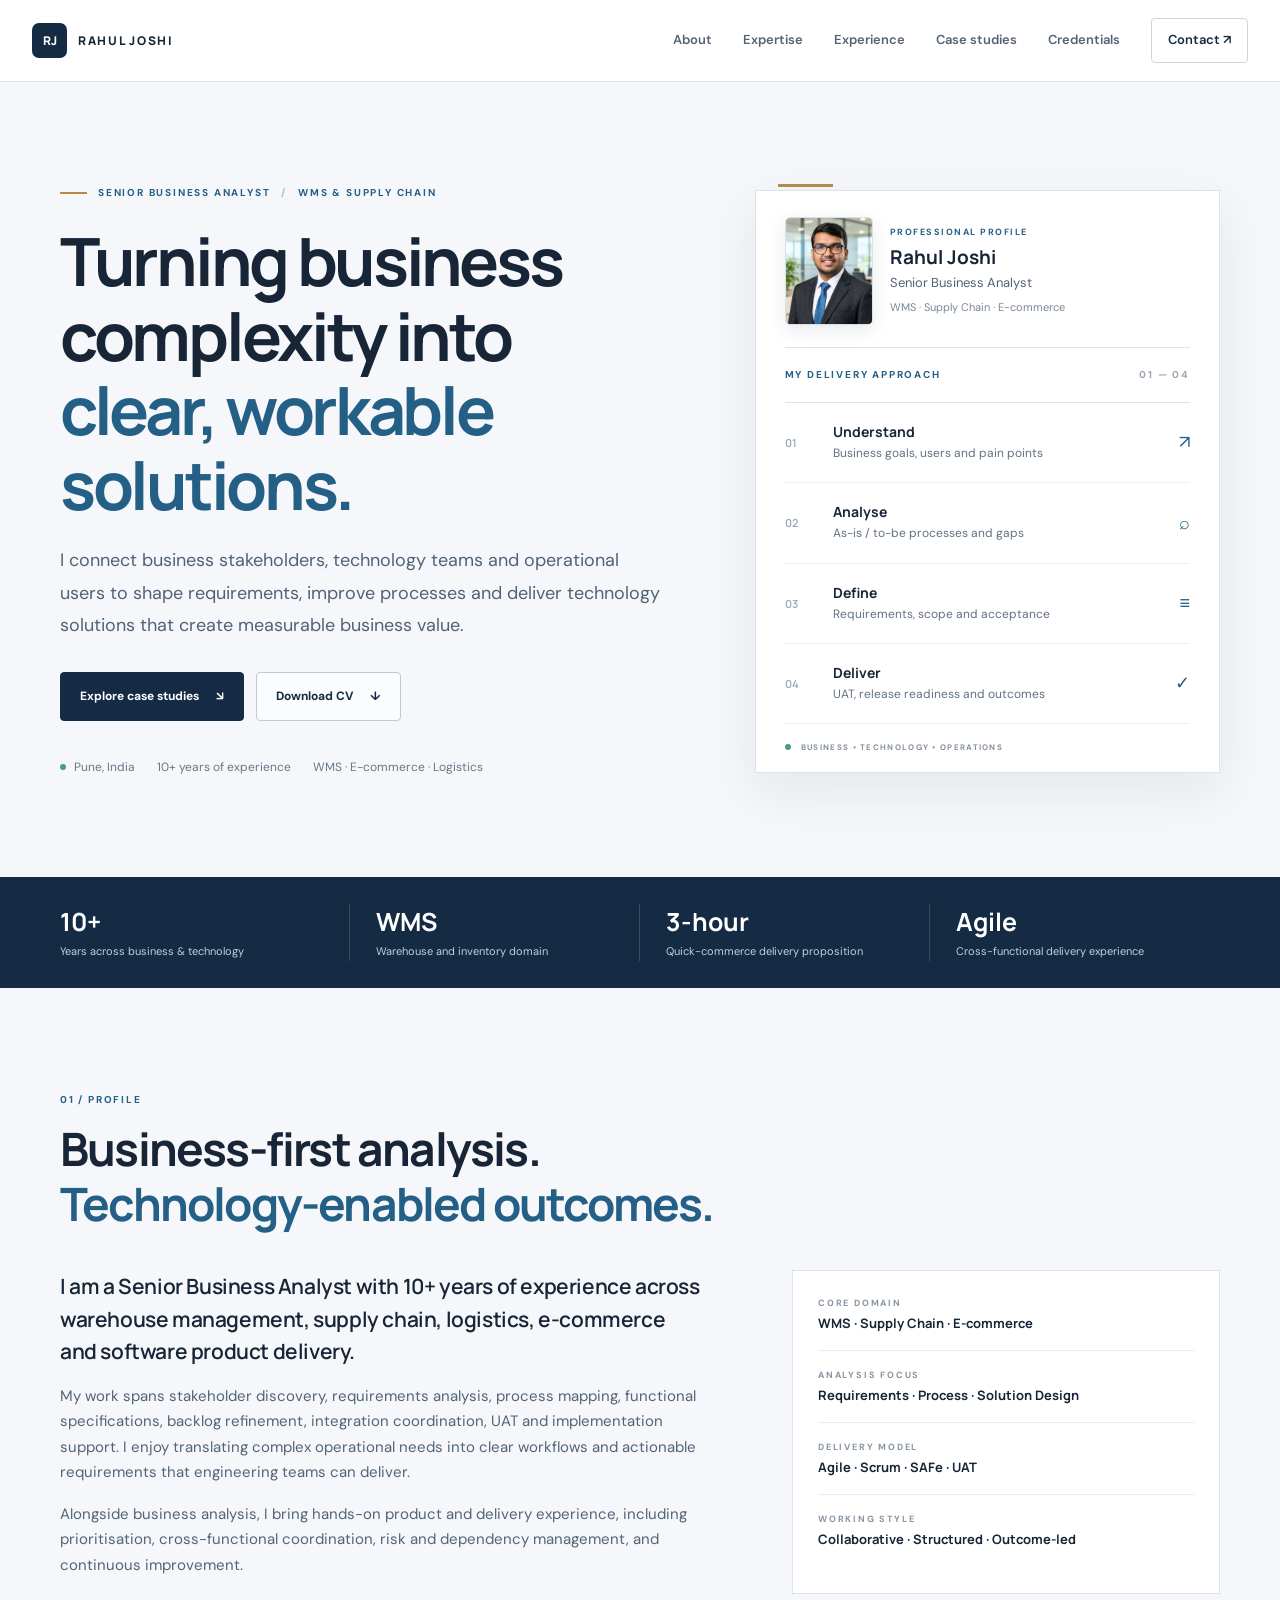
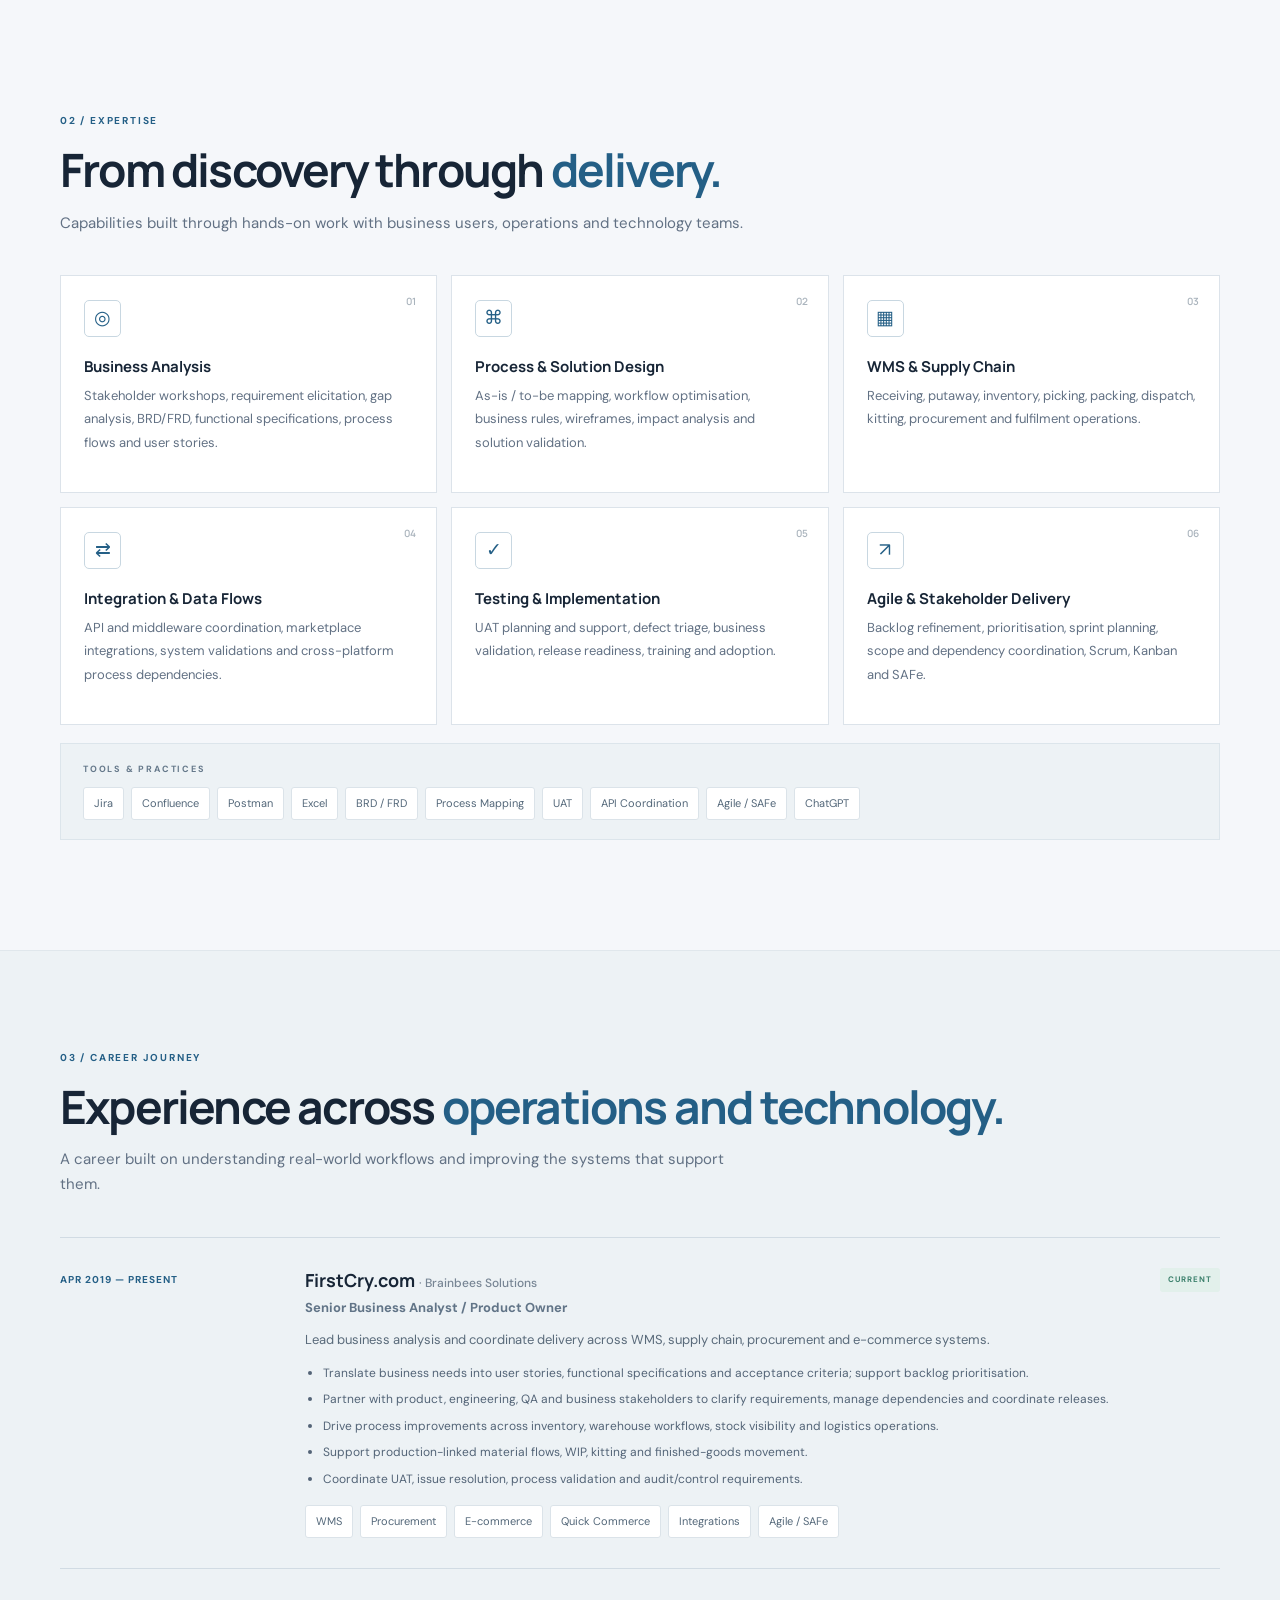
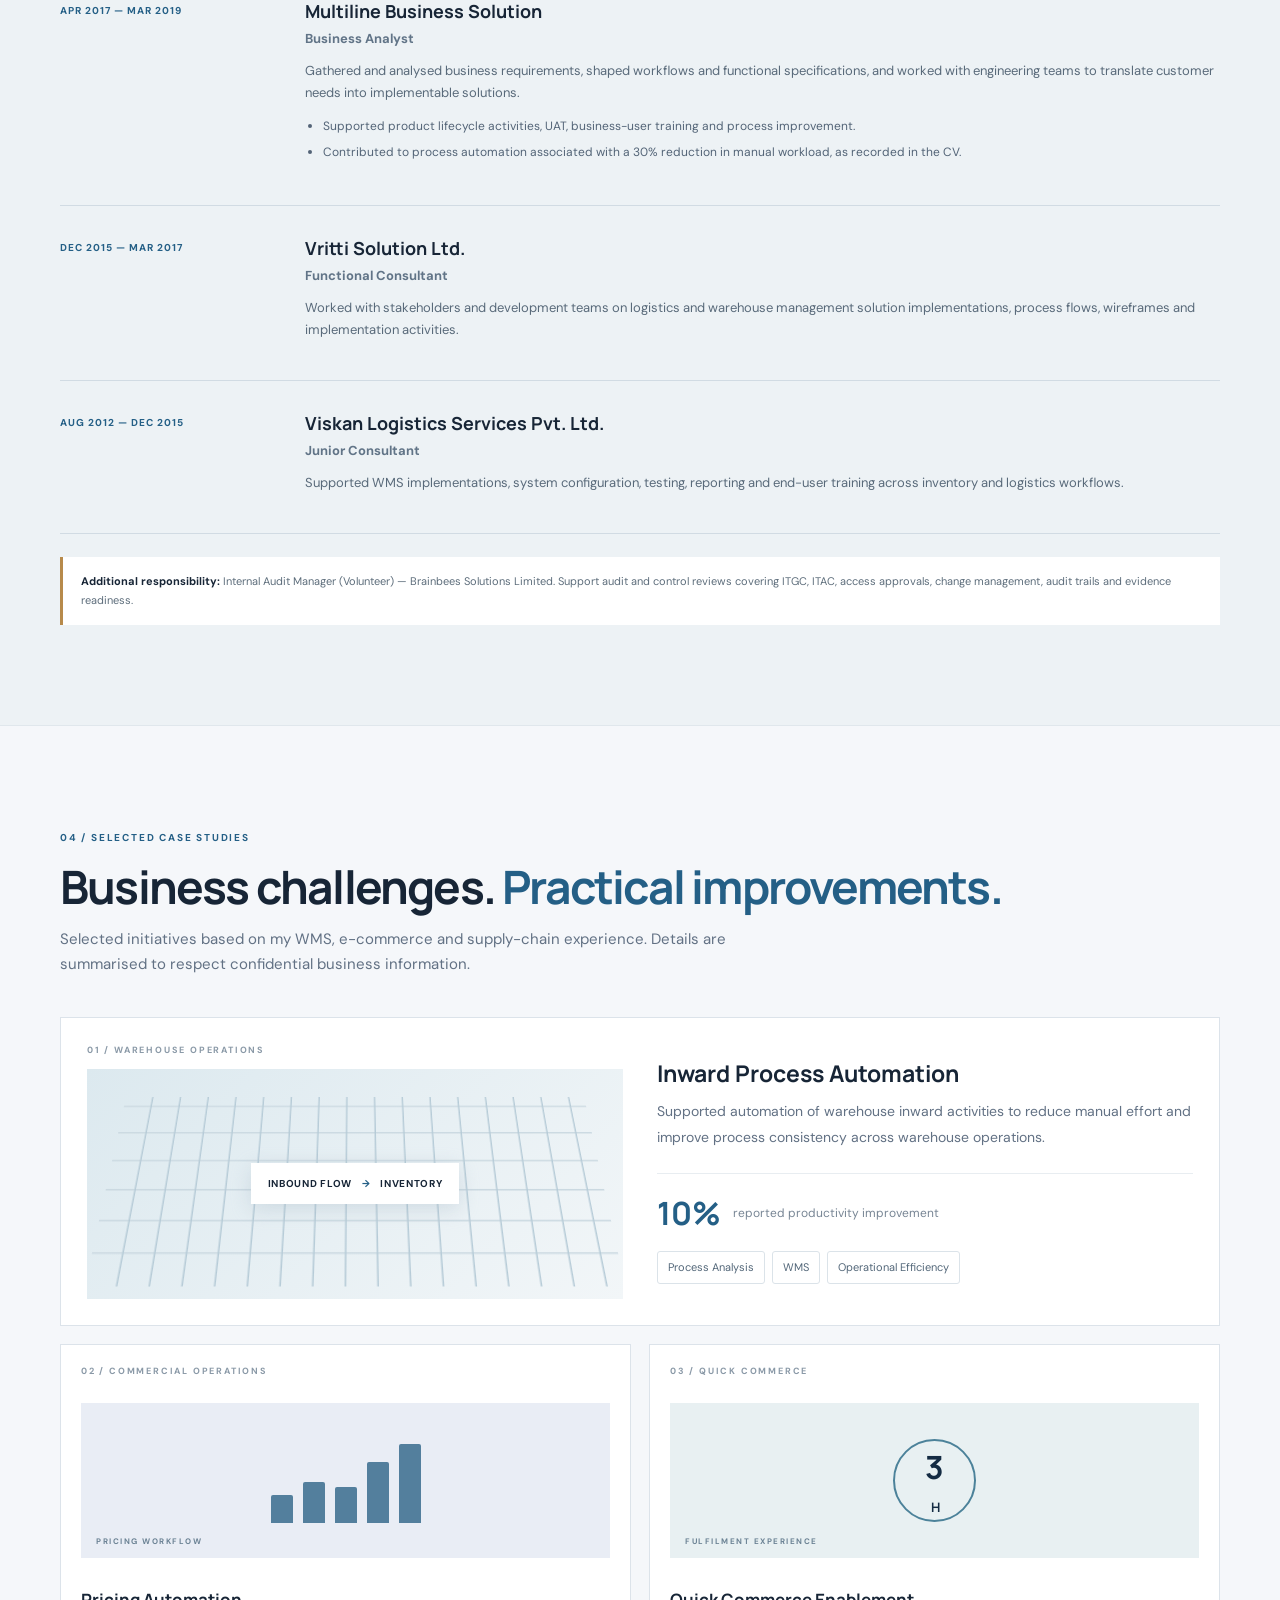
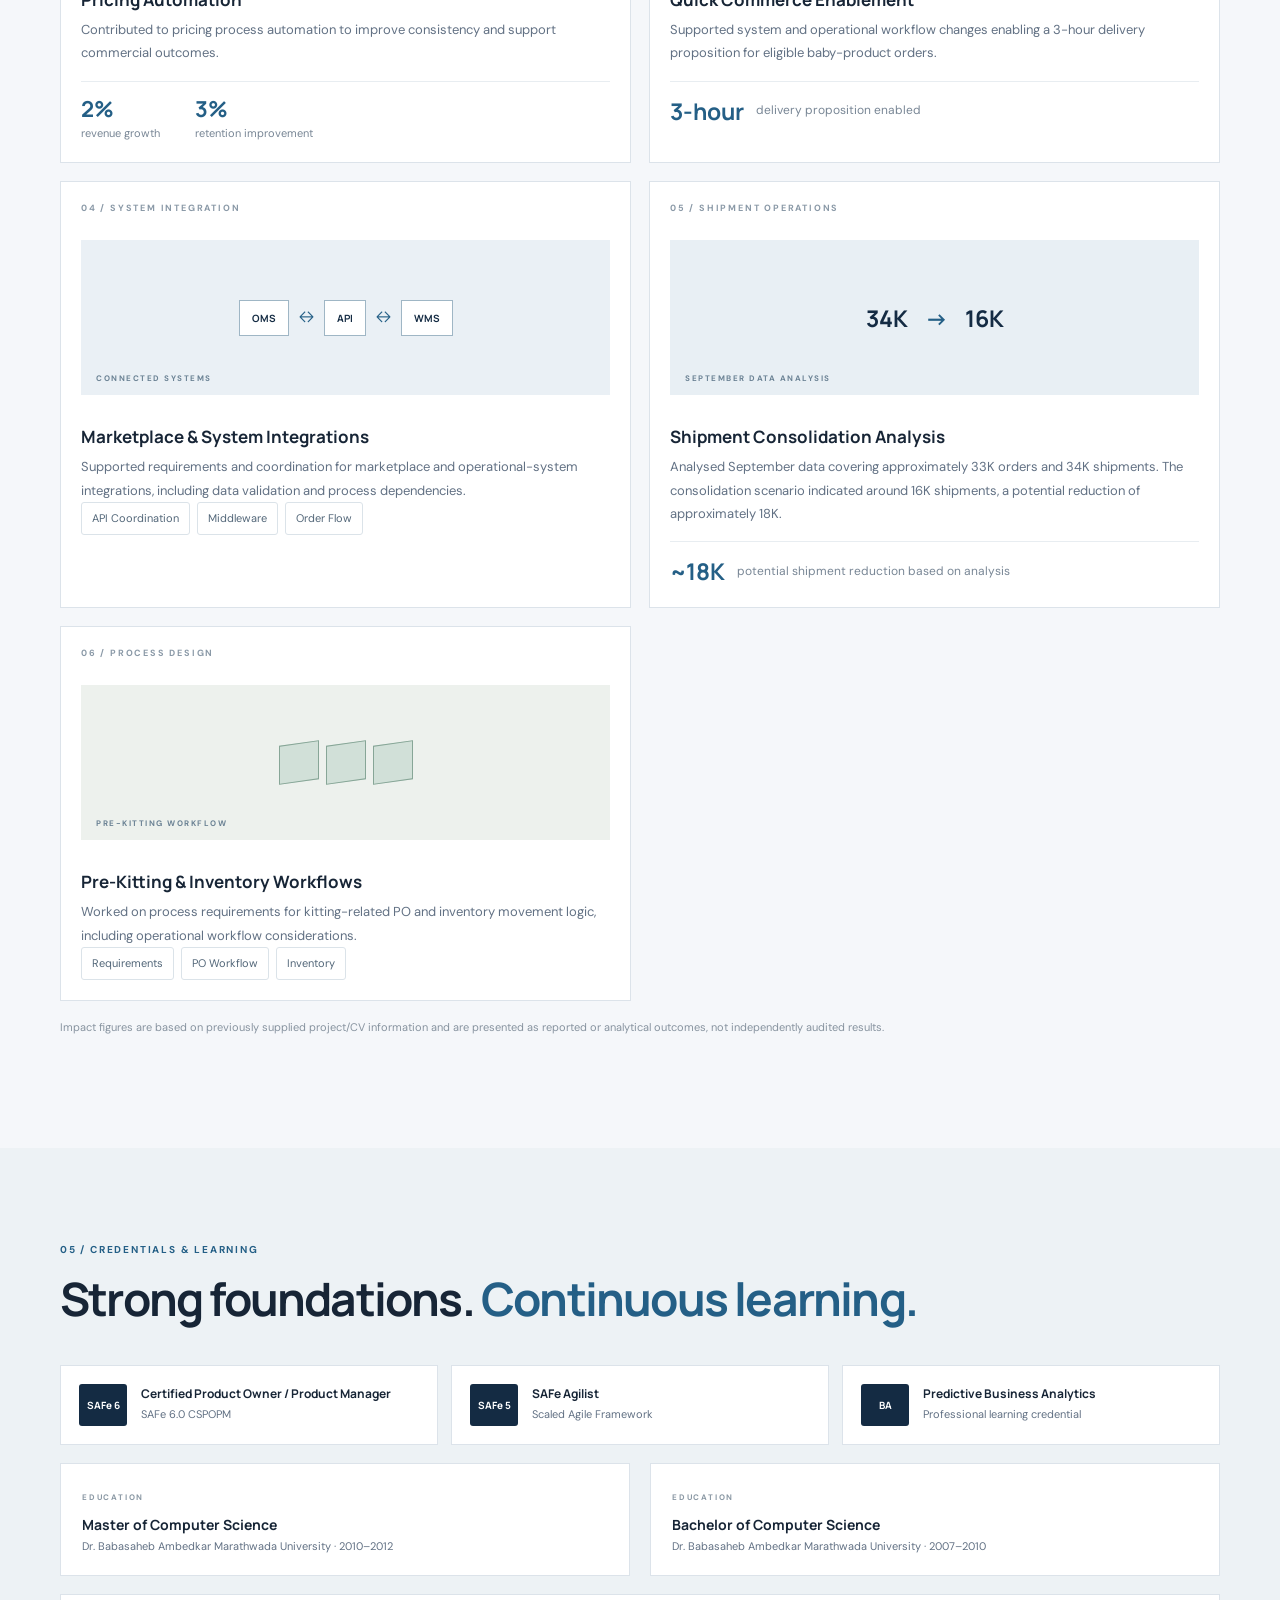
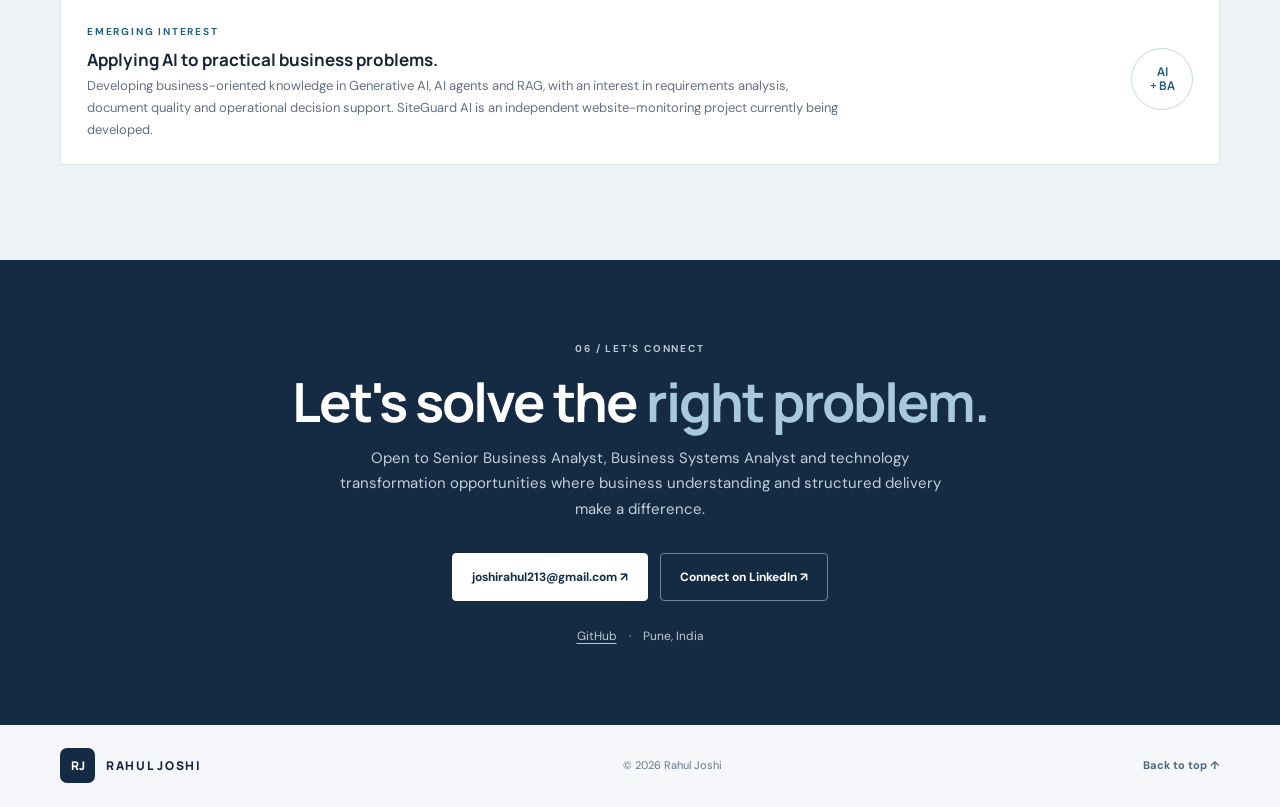
==== commit d33b06c7: "Add files via upload" ====
--- a/index.html
+++ b/index.html
@@ -11,7 +11,7 @@
   <link rel="preconnect" href="https://fonts.googleapis.com">
   <link rel="preconnect" href="https://fonts.gstatic.com" crossorigin>
   <link href="https://fonts.googleapis.com/css2?family=DM+Sans:wght@400;500;600;700&family=Manrope:wght@400;500;600;700;800&display=swap" rel="stylesheet">
-  <link rel="stylesheet" href="styles.css">
+  <link rel="stylesheet" href="styles.css?v=4">
   <script type="application/ld+json">
   {"@context":"https://schema.org","@type":"Person","name":"Rahul Joshi","jobTitle":"Senior Business Analyst","email":"mailto:joshirahul213@gmail.com","address":{"@type":"PostalAddress","addressLocality":"Pune","addressCountry":"IN"},"sameAs":["https://www.linkedin.com/in/rahul-joshiii/","https://github.com/joshirahul213"]}
   </script>
@@ -40,6 +40,15 @@
         <div class="hero-meta"><span><b></b> Pune, India</span><span>10+ years of experience</span><span>WMS · E-commerce · Logistics</span></div>
       </div>
       <aside class="hero-panel" aria-label="Business analysis approach">
+        <div class="profile-intro">
+          <img class="profile-photo" src="rahul-joshi-profile.webp" alt="Professional portrait of Rahul Joshi">
+          <div class="profile-intro-copy">
+            <span class="profile-overline">PROFESSIONAL PROFILE</span>
+            <strong>Rahul Joshi</strong>
+            <span>Senior Business Analyst</span>
+            <small>WMS · Supply Chain · E-commerce</small>
+          </div>
+        </div>
         <div class="panel-top"><span>MY DELIVERY APPROACH</span><span class="panel-index">01 — 04</span></div>
         <div class="approach-step"><span class="step-no">01</span><div><strong>Understand</strong><small>Business goals, users and pain points</small></div><span class="step-mark">↗</span></div>
         <div class="approach-step"><span class="step-no">02</span><div><strong>Analyse</strong><small>As-is / to-be processes and gaps</small></div><span class="step-mark">⌕</span></div>
@@ -86,11 +95,22 @@
     <section class="section-wrap section-block" id="projects">
       <div class="section-heading"><div class="section-kicker">04 / SELECTED CASE STUDIES</div><h2>Business challenges. <span>Practical improvements.</span></h2><p>Selected initiatives based on my WMS, e-commerce and supply-chain experience. Details are summarised to respect confidential business information.</p></div>
       <div class="case-grid">
-        <article class="case-card case-wide"><div class="case-label">01 / WAREHOUSE OPERATIONS</div><div class="case-content"><h3>Inward Process Automation</h3><p>Supported automation of warehouse inward activities to reduce manual effort and improve process consistency across warehouse operations.</p><div class="case-result"><strong>10%</strong><span>reported productivity improvement</span></div><div class="tag-list"><span>Process Analysis</span><span>WMS</span><span>Operational Efficiency</span></div></div><div class="case-visual visual-warehouse"><div class="warehouse-grid"></div><div class="warehouse-chip">INBOUND FLOW <b>→</b> INVENTORY</div></div></article>
+        <article class="case-card case-wide">
+          <div class="case-feature-visual">
+            <div class="case-label">01 / WAREHOUSE OPERATIONS</div>
+            <div class="case-visual visual-warehouse"><div class="warehouse-grid"></div><div class="warehouse-chip">INBOUND FLOW <b>→</b> INVENTORY</div></div>
+          </div>
+          <div class="case-content">
+            <h3>Inward Process Automation</h3>
+            <p>Supported automation of warehouse inward activities to reduce manual effort and improve process consistency across warehouse operations.</p>
+            <div class="case-result"><strong>10%</strong><span>reported productivity improvement</span></div>
+            <div class="tag-list"><span>Process Analysis</span><span>WMS</span><span>Operational Efficiency</span></div>
+          </div>
+        </article>
         <article class="case-card"><div class="case-label">02 / COMMERCIAL OPERATIONS</div><div class="case-visual visual-pricing"><div class="bars"><i></i><i></i><i></i><i></i><i></i></div><span>PRICING WORKFLOW</span></div><h3>Pricing Automation</h3><p>Contributed to pricing process automation to improve consistency and support commercial outcomes.</p><div class="metric-pair"><div><strong>2%</strong><span>revenue growth</span></div><div><strong>3%</strong><span>retention improvement</span></div></div></article>
         <article class="case-card"><div class="case-label">03 / QUICK COMMERCE</div><div class="case-visual visual-quick"><div class="quick-clock">3<span>H</span></div><span>FULFILMENT EXPERIENCE</span></div><h3>Quick Commerce Enablement</h3><p>Supported system and operational workflow changes enabling a 3-hour delivery proposition for eligible baby-product orders.</p><div class="case-result"><strong>3-hour</strong><span>delivery proposition enabled</span></div></article>
         <article class="case-card"><div class="case-label">04 / SYSTEM INTEGRATION</div><div class="case-visual visual-api"><div class="api-flow"><b>OMS</b><i>↔</i><b>API</b><i>↔</i><b>WMS</b></div><span>CONNECTED SYSTEMS</span></div><h3>Marketplace & System Integrations</h3><p>Supported requirements and coordination for marketplace and operational-system integrations, including data validation and process dependencies.</p><div class="tag-list"><span>API Coordination</span><span>Middleware</span><span>Order Flow</span></div></article>
-        <article class="case-card"><div class="case-label">05 / SHIPMENT OPERATIONS</div><div class="case-visual visual-shipment"><div class="shipment-numbers"><b>34K</b><span>→</span><b>16K</b></div><span>SEPTEMBER DATA ANALYSIS</span></div><h3>Shipment Consolidation Analysis</h3><p>Analysed September order and shipment data to assess a consolidation approach and its potential operational impact.</p><div class="case-result"><strong>~18K</strong><span>potential shipment reduction based on analysis</span></div></article>
+        <article class="case-card"><div class="case-label">05 / SHIPMENT OPERATIONS</div><div class="case-visual visual-shipment"><div class="shipment-numbers"><b>34K</b><span>→</span><b>16K</b></div><span>SEPTEMBER DATA ANALYSIS</span></div><h3>Shipment Consolidation Analysis</h3><p>Analysed September data covering approximately 33K orders and 34K shipments. The consolidation scenario indicated around 16K shipments, a potential reduction of approximately 18K.</p><div class="case-result"><strong>~18K</strong><span>potential shipment reduction based on analysis</span></div></article>
         <article class="case-card"><div class="case-label">06 / PROCESS DESIGN</div><div class="case-visual visual-kitting"><div class="kit-boxes"><i></i><i></i><i></i></div><span>PRE-KITTING WORKFLOW</span></div><h3>Pre-Kitting & Inventory Workflows</h3><p>Worked on process requirements for kitting-related PO and inventory movement logic, including operational workflow considerations.</p><div class="tag-list"><span>Requirements</span><span>PO Workflow</span><span>Inventory</span></div></article>
       </div>
       <p class="disclaimer">Impact figures are based on previously supplied project/CV information and are presented as reported or analytical outcomes, not independently audited results.</p>
--- a/styles.css
+++ b/styles.css
@@ -1,5 +1,106 @@
 :root{--ink:#172536;--muted:#627184;--soft:#8793a2;--line:#dce3ea;--paper:#f5f7fa;--white:#fff;--navy:#142b43;--blue:#245f86;--accent:#3b83a8;--pale:#eaf1f5;--gold:#b78a4b;--shadow:0 18px 50px rgba(26,48,70,.08)}
-*{box-sizing:border-box}html{scroll-behavior:smooth;scroll-padding-top:90px}body{margin:0;background:var(--paper);color:var(--ink);font-family:"DM Sans",sans-serif;font-size:15px;line-height:1.7;-webkit-font-smoothing:antialiased}a{color:inherit;text-decoration:none}.skip-link{position:absolute;left:-999px;top:8px;background:#fff;padding:10px;z-index:99}.skip-link:focus{left:8px}.section-wrap{width:min(1160px,calc(100% - 64px));margin-inline:auto}.site-header{height:82px;background:rgba(255,255,255,.92);border-bottom:1px solid var(--line);position:sticky;top:0;z-index:20;backdrop-filter:blur(14px)}.header-inner{width:min(1240px,calc(100% - 64px));height:100%;margin:auto;display:flex;align-items:center;justify-content:space-between}.brand{display:flex;align-items:center;gap:11px;font:800 12px Manrope,sans-serif;letter-spacing:1.7px}.brand-mark{width:35px;height:35px;border-radius:7px;background:var(--navy);color:#fff;display:grid;place-items:center;font:800 12px Manrope,sans-serif;letter-spacing:0}.nav{display:flex;align-items:center;gap:31px}.nav>a{font-size:12px;font-weight:600;color:#536274;transition:.2s}.nav>a:hover{color:var(--blue)}.nav .nav-cta{padding:10px 16px;border:1px solid #cbd6df;border-radius:4px;color:var(--navy)}.menu-toggle{display:none;border:0;background:none}.hero{display:grid;grid-template-columns:1.13fr .87fr;gap:90px;align-items:center;padding-top:104px;padding-bottom:100px;min-height:630px}.eyebrow,.section-kicker,.panel-top,.panel-foot,.case-label,.toolbelt-label,.profile-facts span,.education-grid>div>span{font:700 10px "DM Sans",sans-serif;letter-spacing:1.8px;color:var(--blue)}.eyebrow{display:flex;align-items:center;gap:11px}.eyebrow-line{width:27px;height:2px;background:var(--gold)}.eyebrow-sep{color:#aeb9c4}.hero h1{font:700 clamp(44px,5.2vw,68px)/1.12 Manrope,sans-serif;letter-spacing:-3.3px;margin:25px 0 22px;max-width:690px}.hero h1 span,.section-heading h2 span,.contact-inner h2 span{color:var(--blue)}.hero-lead{font-size:17px;line-height:1.8;color:#526276;max-width:650px}.hero-actions,.contact-actions{display:flex;gap:12px;flex-wrap:wrap;margin-top:31px}.button{display:inline-flex;align-items:center;justify-content:center;gap:17px;padding:13px 19px;border-radius:4px;font-size:12px;font-weight:700;transition:.2s}.button-primary{background:var(--navy);color:#fff;border:1px solid var(--navy)}.button-primary:hover{background:#214967;transform:translateY(-2px)}.button-secondary{border:1px solid #bdcbd6;background:rgba(255,255,255,.65);color:var(--navy)}.button-secondary:hover{border-color:var(--blue);transform:translateY(-2px)}.hero-meta{display:flex;gap:22px;flex-wrap:wrap;margin-top:36px;color:#7b8795;font-size:11px}.hero-meta span{display:flex;align-items:center;gap:8px}.hero-meta b,.status-dot{width:6px;height:6px;border-radius:50%;background:#4b9b83;display:inline-block}.hero-panel{background:var(--white);border:1px solid var(--line);box-shadow:var(--shadow);padding:26px 29px 20px;position:relative}.hero-panel:before{content:"";position:absolute;top:-7px;left:22px;width:55px;height:3px;background:var(--gold)}.panel-top{display:flex;justify-content:space-between;padding-bottom:21px;border-bottom:1px solid var(--line);font-size:9px}.panel-index{color:#9aa6b2}.approach-step{display:grid;grid-template-columns:36px 1fr 24px;align-items:center;gap:12px;padding:19px 0;border-bottom:1px solid #edf0f3}.step-no{font:600 11px Manrope;color:#9aa7b3}.approach-step strong,.approach-step small{display:block}.approach-step strong{font:700 14px Manrope}.approach-step small{font-size:11px;color:var(--muted);margin-top:2px}.step-mark{color:var(--blue);font-size:18px;text-align:right}.panel-foot{font-size:8px;letter-spacing:1.3px;padding-top:18px;color:#84919d}.panel-foot .status-dot{margin-right:7px}.proof-band{background:var(--navy);color:#fff}.proof-grid{display:grid;grid-template-columns:repeat(4,1fr);padding-top:27px;padding-bottom:27px}.proof-grid>div{padding:0 26px;border-right:1px solid rgba(255,255,255,.16)}.proof-grid>div:first-child{padding-left:0}.proof-grid>div:last-child{border:0}.proof-grid strong,.proof-grid span{display:block}.proof-grid strong{font:700 25px Manrope;color:#fff}.proof-grid span{font-size:10px;color:#c2d0dc;margin-top:3px}.section-block{padding-top:105px;padding-bottom:15px}.section-heading{margin-bottom:39px}.section-kicker{margin-bottom:15px}.section-heading h2{font:700 clamp(32px,4vw,46px)/1.2 Manrope,sans-serif;letter-spacing:-1.8px;margin:0 0 13px}.section-heading>p{color:var(--muted);font-size:14px;max-width:700px;margin:0}.about-grid{display:grid;grid-template-columns:1.2fr .8fr;gap:90px}.about-copy p{color:#5d6b7b;font-size:14px;margin:0 0 16px}.about-copy .lead-copy{font:600 21px/1.55 Manrope;color:var(--ink);letter-spacing:-.4px}.profile-facts{background:#fff;border:1px solid var(--line);padding:8px 25px}.profile-facts>div{padding:18px 0;border-bottom:1px solid #e9edf1}.profile-facts>div:last-child{border:0}.profile-facts span,.profile-facts strong{display:block}.profile-facts span{font-size:9px;color:#8794a1;margin-bottom:5px}.profile-facts strong{font:700 13px Manrope}.expertise-grid{display:grid;grid-template-columns:repeat(3,1fr);gap:14px}.expertise-card{position:relative;background:#fff;border:1px solid var(--line);padding:24px 23px 25px;min-height:218px;transition:.22s}.expertise-card:hover,.case-card:hover{transform:translateY(-4px);box-shadow:var(--shadow);border-color:#b8cbd8}.card-no{position:absolute;right:20px;top:18px;font:600 10px Manrope;color:#aab4bd}.expertise-icon{width:37px;height:37px;border:1px solid #c8d7e1;border-radius:5px;color:var(--blue);display:grid;place-items:center;font-size:19px}.expertise-card h3{font:700 15px Manrope;margin:19px 0 7px}.expertise-card p{font-size:11px;color:var(--muted);line-height:1.8;margin:0}.toolbelt{margin-top:18px;padding:19px 22px;background:#edf2f5;border:1px solid #dce5eb}.toolbelt-label{font-size:9px;margin-bottom:12px;color:#65788a}.tool-tags,.tag-list{display:flex;flex-wrap:wrap;gap:7px}.tool-tags span,.tag-list span{padding:5px 9px;background:#fff;border:1px solid #dbe3e9;border-radius:3px;font-size:10px;color:#536779}.experience-section{margin-top:95px;padding:100px 0;background:#edf2f5;border-top:1px solid #e0e7ec;border-bottom:1px solid #e0e7ec}.timeline{border-top:1px solid #d1dbe3}.timeline-item{display:grid;grid-template-columns:210px 1fr;gap:35px;padding:30px 0;border-bottom:1px solid #d1dbe3}.timeline-date{font:700 10px "DM Sans",sans-serif;letter-spacing:1px;color:var(--blue);padding-top:5px}.timeline-body h3{font:700 18px Manrope;margin:0}.timeline-title{display:flex;align-items:center;justify-content:space-between;gap:15px}.timeline-title h3 span{font:500 12px "DM Sans",sans-serif;color:#778594}.current-label{font-size:8px;font-weight:700;letter-spacing:1px;color:#3c806c;background:#e2f0eb;padding:5px 8px;border-radius:3px}.role-title{font-size:12px;font-weight:700;color:#617487;margin:5px 0 10px}.timeline-body>p{font-size:12px;color:#596a7a;margin:0 0 9px}.timeline-body ul{padding-left:17px;margin:8px 0;color:#5c6c7c;font-size:11px}.timeline-body li{padding:3px 0}.timeline-body .tag-list{margin-top:13px}.audit-note{margin-top:23px;background:#fff;border-left:3px solid var(--gold);padding:15px 18px;font-size:11px;color:#5d6d7b}.audit-note strong{color:var(--ink)}.case-grid{display:grid;grid-template-columns:repeat(2,1fr);gap:16px}.case-card{background:#fff;border:1px solid var(--line);padding:20px;transition:.22s}.case-wide{grid-column:span 2;display:grid;grid-template-columns:1fr .85fr;gap:25px;align-items:center}.case-label{font-size:9px;color:#8a99a7;margin-bottom:13px}.case-card h3{font:700 17px Manrope;margin:13px 0 7px}.case-card p{font-size:11px;color:var(--muted);margin:0;line-height:1.8}.case-wide h3{font-size:22px}.case-result{display:flex;align-items:center;gap:12px;border-top:1px solid #e8edf1;margin-top:16px;padding-top:13px}.case-result strong{font:700 23px Manrope;color:var(--blue)}.case-result span{font-size:10px;color:#788695}.metric-pair{display:flex;gap:35px;border-top:1px solid #e8edf1;margin-top:15px;padding-top:12px}.metric-pair strong,.metric-pair span{display:block}.metric-pair strong{font:700 22px Manrope;color:var(--blue)}.metric-pair span{font-size:9px;color:#788695}.case-visual{height:150px;margin:13px 0 16px;position:relative;overflow:hidden;background:#eaf1f5;display:grid;place-items:center}.case-wide .case-visual{height:205px;margin:0}.case-visual>span{position:absolute;bottom:12px;left:15px;font:700 8px "DM Sans";letter-spacing:1.5px;color:#6b8294}.visual-warehouse{background:linear-gradient(135deg,#dce9ef,#f2f6f8)}.warehouse-grid{position:absolute;inset:20px;background:repeating-linear-gradient(90deg,transparent 0 28px,#b6cbd7 29px 30px),repeating-linear-gradient(0deg,transparent 0 28px,#cbd9e1 29px 30px);transform:perspective(160px) rotateX(8deg)}.warehouse-chip{position:absolute;background:#fff;padding:12px 17px;box-shadow:0 5px 20px #9eb2bf55;font-size:10px;font-weight:700;letter-spacing:.7px}.warehouse-chip b{color:var(--blue);padding:0 7px}.visual-pricing{background:#e9edf5}.bars{height:86px;display:flex;align-items:end;gap:10px}.bars i{width:22px;background:#537f9d;border-radius:2px 2px 0 0;height:33%}.bars i:nth-child(2){height:48%}.bars i:nth-child(3){height:42%}.bars i:nth-child(4){height:71%}.bars i:nth-child(5){height:92%}.visual-quick{background:#e8f0f2}.quick-clock{width:83px;height:83px;border:2px solid #4c829a;border-radius:50%;display:grid;place-items:center;font:700 32px Manrope;color:var(--navy)}.quick-clock span{font-size:13px;margin-left:2px}.visual-api{background:#eaf0f5}.api-flow{display:flex;align-items:center;gap:10px}.api-flow b{padding:10px 12px;border:1px solid #9fb6c5;background:#fff;font:700 10px Manrope;color:var(--navy)}.api-flow i{font-style:normal;color:var(--blue)}.visual-shipment{background:#e8eff4}.shipment-numbers{display:flex;align-items:center;gap:14px;font:700 23px Manrope;color:var(--navy)}.shipment-numbers span{color:var(--blue)}.visual-kitting{background:#edf1ed}.kit-boxes{display:flex;gap:7px}.kit-boxes i{width:40px;height:39px;background:#d1e0d8;border:1px solid #87a697;transform:skewY(-8deg)}.disclaimer{font-size:10px;color:#87939f;margin-top:17px}.credentials-section{margin-top:85px;padding:95px 0;background:#edf2f5}.credential-grid{display:grid;grid-template-columns:repeat(3,1fr);gap:13px}.credential-grid article{display:flex;align-items:center;gap:14px;padding:18px;background:#fff;border:1px solid var(--line)}.credential-code{min-width:48px;height:42px;display:grid;place-items:center;background:var(--navy);color:#fff;font:700 10px Manrope;border-radius:3px}.credential-grid h3{font:700 12px Manrope;margin:0}.credential-grid p{font-size:10px;color:var(--muted);margin:3px 0 0}.education-grid{display:grid;grid-template-columns:1fr 1fr;gap:20px;margin-top:18px}.education-grid>div{background:#fff;border:1px solid var(--line);padding:19px 21px}.education-grid>div>span{font-size:8px;color:#8a98a4}.education-grid h3{font:700 14px Manrope;margin:7px 0 3px}.education-grid p{font-size:10px;color:var(--muted);margin:0}.ai-note{margin-top:18px;background:#fff;border:1px solid var(--line);padding:23px 26px;display:flex;justify-content:space-between;align-items:center;gap:20px}.ai-note h3{font:700 17px Manrope;margin:4px 0}.ai-note p{font-size:11px;color:var(--muted);max-width:760px;margin:0}.ai-stamp{width:62px;height:62px;flex:none;border:1px solid #c8d7e1;border-radius:50%;display:grid;place-items:center;text-align:center;font:700 12px/1.2 Manrope;color:var(--blue)}.contact-section{margin-top:0;background:var(--navy);color:#fff;padding:82px 0 78px}.contact-inner{text-align:center;max-width:760px}.contact-inner .section-kicker{color:#b8c9d5}.contact-inner h2{font:700 clamp(38px,5vw,54px)/1.18 Manrope;letter-spacing:-2px;margin:12px 0}.contact-inner h2 span{color:#a8c9dc}.contact-inner>p{font-size:13px;color:#c2d0dc;max-width:620px;margin:0 auto}.contact-actions{justify-content:center}.contact-section .button-primary{background:#fff;color:var(--navy);border-color:#fff}.contact-section .button-secondary{background:transparent;border-color:#71889a;color:#fff}.social-links{display:flex;justify-content:center;gap:12px;margin-top:25px;font-size:11px;color:#bdcbd6}.social-links a{text-decoration:underline;text-underline-offset:3px}.site-footer{min-height:82px;display:flex;align-items:center;justify-content:space-between;color:#7e8b98;font-size:10px}.site-footer .brand{color:var(--ink)}.site-footer>a:last-child{font-weight:700;color:#52677a}
+*{box-sizing:border-box}html{scroll-behavior:smooth;scroll-padding-top:90px}body{margin:0;background:var(--paper);color:var(--ink);font-family:"DM Sans",sans-serif;font-size:15px;line-height:1.7;-webkit-font-smoothing:antialiased}a{color:inherit;text-decoration:none}.skip-link{position:absolute;left:-999px;top:8px;background:#fff;padding:10px;z-index:99}.skip-link:focus{left:8px}.section-wrap{width:min(1160px,calc(100% - 64px));margin-inline:auto}.site-header{height:82px;background:rgba(255,255,255,.92);border-bottom:1px solid var(--line);position:sticky;top:0;z-index:20;backdrop-filter:blur(14px)}.header-inner{width:min(1240px,calc(100% - 64px));height:100%;margin:auto;display:flex;align-items:center;justify-content:space-between}.brand{display:flex;align-items:center;gap:11px;font:800 12px Manrope,sans-serif;letter-spacing:1.7px}.brand-mark{width:35px;height:35px;border-radius:7px;background:var(--navy);color:#fff;display:grid;place-items:center;font:800 12px Manrope,sans-serif;letter-spacing:0}.nav{display:flex;align-items:center;gap:31px}.nav>a{font-size:13px;font-weight:600;color:#536274;transition:.2s}.nav>a:hover{color:var(--blue)}.nav .nav-cta{padding:10px 16px;border:1px solid #cbd6df;border-radius:4px;color:var(--navy)}.menu-toggle{display:none;border:0;background:none}.hero{display:grid;grid-template-columns:1.13fr .87fr;gap:90px;align-items:center;padding-top:104px;padding-bottom:100px;min-height:630px}.eyebrow,.section-kicker,.panel-top,.panel-foot,.case-label,.toolbelt-label,.profile-facts span,.education-grid>div>span{font:700 10px "DM Sans",sans-serif;letter-spacing:1.8px;color:var(--blue)}.eyebrow{display:flex;align-items:center;gap:11px}.eyebrow-line{width:27px;height:2px;background:var(--gold)}.eyebrow-sep{color:#aeb9c4}.hero h1{font:700 clamp(44px,5.2vw,68px)/1.12 Manrope,sans-serif;letter-spacing:-3.3px;margin:25px 0 22px;max-width:690px}.hero h1 span,.section-heading h2 span,.contact-inner h2 span{color:var(--blue)}.hero-lead{font-size:18px;line-height:1.8;color:#526276;max-width:650px}.hero-actions,.contact-actions{display:flex;gap:12px;flex-wrap:wrap;margin-top:31px}.button{display:inline-flex;align-items:center;justify-content:center;gap:17px;padding:13px 19px;border-radius:4px;font-size:12px;font-weight:700;transition:.2s}.button-primary{background:var(--navy);color:#fff;border:1px solid var(--navy)}.button-primary:hover{background:#214967;transform:translateY(-2px)}.button-secondary{border:1px solid #bdcbd6;background:rgba(255,255,255,.65);color:var(--navy)}.button-secondary:hover{border-color:var(--blue);transform:translateY(-2px)}.hero-meta{display:flex;gap:22px;flex-wrap:wrap;margin-top:36px;color:#687789;font-size:12px}.hero-meta span{display:flex;align-items:center;gap:8px}.hero-meta b,.status-dot{width:6px;height:6px;border-radius:50%;background:#4b9b83;display:inline-block}.hero-panel{background:var(--white);border:1px solid var(--line);box-shadow:var(--shadow);padding:26px 29px 20px;position:relative}.hero-panel:before{content:"";position:absolute;top:-7px;left:22px;width:55px;height:3px;background:var(--gold)}.panel-top{display:flex;justify-content:space-between;padding-bottom:21px;border-bottom:1px solid var(--line);font-size:10px}.panel-index{color:#9aa6b2}.approach-step{display:grid;grid-template-columns:36px 1fr 24px;align-items:center;gap:12px;padding:19px 0;border-bottom:1px solid #edf0f3}.step-no{font:600 11px Manrope;color:#9aa7b3}.approach-step strong,.approach-step small{display:block}.approach-step strong{font:700 14px Manrope}.approach-step small{font-size:12px;color:var(--muted);margin-top:2px}.step-mark{color:var(--blue);font-size:18px;text-align:right}.panel-foot{font-size:8px;letter-spacing:1.3px;padding-top:18px;color:#84919d}.panel-foot .status-dot{margin-right:7px}.proof-band{background:var(--navy);color:#fff}.proof-grid{display:grid;grid-template-columns:repeat(4,1fr);padding-top:27px;padding-bottom:27px}.proof-grid>div{padding:0 26px;border-right:1px solid rgba(255,255,255,.16)}.proof-grid>div:first-child{padding-left:0}.proof-grid>div:last-child{border:0}.proof-grid strong,.proof-grid span{display:block}.proof-grid strong{font:700 25px Manrope;color:#fff}.proof-grid span{font-size:11px;color:#c2d0dc;margin-top:3px}.section-block{padding-top:105px;padding-bottom:15px}.section-heading{margin-bottom:39px}.section-kicker{margin-bottom:15px}.section-heading h2{font:700 clamp(32px,4vw,46px)/1.2 Manrope,sans-serif;letter-spacing:-1.8px;margin:0 0 13px}.section-heading>p{color:var(--muted);font-size:15px;max-width:700px;margin:0}.about-grid{display:grid;grid-template-columns:1.2fr .8fr;gap:90px}.about-copy p{color:#536477;font-size:15px;margin:0 0 16px}.about-copy .lead-copy{font:600 21px/1.55 Manrope;color:var(--ink);letter-spacing:-.4px}.profile-facts{background:#fff;border:1px solid var(--line);padding:8px 25px}.profile-facts>div{padding:18px 0;border-bottom:1px solid #e9edf1}.profile-facts>div:last-child{border:0}.profile-facts span,.profile-facts strong{display:block}.profile-facts span{font-size:9px;color:#8794a1;margin-bottom:5px}.profile-facts strong{font:700 13px Manrope}.expertise-grid{display:grid;grid-template-columns:repeat(3,1fr);gap:14px}.expertise-card{position:relative;background:#fff;border:1px solid var(--line);padding:24px 23px 25px;min-height:218px;transition:.22s}.expertise-card:hover,.case-card:hover{transform:translateY(-4px);box-shadow:var(--shadow);border-color:#b8cbd8}.card-no{position:absolute;right:20px;top:18px;font:600 10px Manrope;color:#aab4bd}.expertise-icon{width:37px;height:37px;border:1px solid #c8d7e1;border-radius:5px;color:var(--blue);display:grid;place-items:center;font-size:19px}.expertise-card h3{font:700 15px Manrope;margin:19px 0 7px}.expertise-card p{font-size:13px;color:var(--muted);line-height:1.8;margin:0}.toolbelt{margin-top:18px;padding:19px 22px;background:#edf2f5;border:1px solid #dce5eb}.toolbelt-label{font-size:9px;margin-bottom:12px;color:#65788a}.tool-tags,.tag-list{display:flex;flex-wrap:wrap;gap:7px}.tool-tags span,.tag-list span{padding:6px 10px;background:#fff;border:1px solid #dbe3e9;border-radius:3px;font-size:11px;color:#536779}.experience-section{margin-top:95px;padding:100px 0;background:#edf2f5;border-top:1px solid #e0e7ec;border-bottom:1px solid #e0e7ec}.timeline{border-top:1px solid #d1dbe3}.timeline-item{display:grid;grid-template-columns:210px 1fr;gap:35px;padding:30px 0;border-bottom:1px solid #d1dbe3}.timeline-date{font:700 10px "DM Sans",sans-serif;letter-spacing:1px;color:var(--blue);padding-top:5px}.timeline-body h3{font:700 18px Manrope;margin:0}.timeline-title{display:flex;align-items:center;justify-content:space-between;gap:15px}.timeline-title h3 span{font:500 12px "DM Sans",sans-serif;color:#778594}.current-label{font-size:8px;font-weight:700;letter-spacing:1px;color:#3c806c;background:#e2f0eb;padding:5px 8px;border-radius:3px}.role-title{font-size:13px;font-weight:700;color:#617487;margin:5px 0 10px}.timeline-body>p{font-size:13px;color:#596a7a;margin:0 0 9px}.timeline-body ul{padding-left:18px;margin:9px 0;color:#536477;font-size:12px}.timeline-body li{padding:3px 0}.timeline-body .tag-list{margin-top:13px}.audit-note{margin-top:23px;background:#fff;border-left:3px solid var(--gold);padding:15px 18px;font-size:11px;color:#5d6d7b}.audit-note strong{color:var(--ink)}.case-grid{display:grid;grid-template-columns:repeat(2,1fr);gap:16px}.case-card{background:#fff;border:1px solid var(--line);padding:20px;transition:.22s}.case-wide{grid-column:span 2;display:grid;grid-template-columns:1fr .85fr;gap:25px;align-items:center}.case-label{font-size:9px;color:#8a99a7;margin-bottom:13px}.case-card h3{font:700 17px Manrope;margin:13px 0 7px}.case-card p{font-size:13px;color:var(--muted);margin:0;line-height:1.8}.case-wide h3{font-size:22px}.case-result{display:flex;align-items:center;gap:12px;border-top:1px solid #e8edf1;margin-top:16px;padding-top:13px}.case-result strong{font:700 23px Manrope;color:var(--blue)}.case-result span{font-size:12px;color:#788695}.metric-pair{display:flex;gap:35px;border-top:1px solid #e8edf1;margin-top:15px;padding-top:12px}.metric-pair strong,.metric-pair span{display:block}.metric-pair strong{font:700 22px Manrope;color:var(--blue)}.metric-pair span{font-size:11px;color:#788695}.case-visual{height:150px;margin:13px 0 16px;position:relative;overflow:hidden;background:#eaf1f5;display:grid;place-items:center}.case-wide .case-visual{height:205px;margin:0}.case-visual>span{position:absolute;bottom:12px;left:15px;font:700 8px "DM Sans";letter-spacing:1.5px;color:#6b8294}.visual-warehouse{background:linear-gradient(135deg,#dce9ef,#f2f6f8)}.warehouse-grid{position:absolute;inset:20px;background:repeating-linear-gradient(90deg,transparent 0 28px,#b6cbd7 29px 30px),repeating-linear-gradient(0deg,transparent 0 28px,#cbd9e1 29px 30px);transform:perspective(160px) rotateX(8deg)}.warehouse-chip{position:absolute;background:#fff;padding:12px 17px;box-shadow:0 5px 20px #9eb2bf55;font-size:10px;font-weight:700;letter-spacing:.7px}.warehouse-chip b{color:var(--blue);padding:0 7px}.visual-pricing{background:#e9edf5}.bars{height:86px;display:flex;align-items:end;gap:10px}.bars i{width:22px;background:#537f9d;border-radius:2px 2px 0 0;height:33%}.bars i:nth-child(2){height:48%}.bars i:nth-child(3){height:42%}.bars i:nth-child(4){height:71%}.bars i:nth-child(5){height:92%}.visual-quick{background:#e8f0f2}.quick-clock{width:83px;height:83px;border:2px solid #4c829a;border-radius:50%;display:grid;place-items:center;font:700 32px Manrope;color:var(--navy)}.quick-clock span{font-size:13px;margin-left:2px}.visual-api{background:#eaf0f5}.api-flow{display:flex;align-items:center;gap:10px}.api-flow b{padding:10px 12px;border:1px solid #9fb6c5;background:#fff;font:700 10px Manrope;color:var(--navy)}.api-flow i{font-style:normal;color:var(--blue)}.visual-shipment{background:#e8eff4}.shipment-numbers{display:flex;align-items:center;gap:14px;font:700 23px Manrope;color:var(--navy)}.shipment-numbers span{color:var(--blue)}.visual-kitting{background:#edf1ed}.kit-boxes{display:flex;gap:7px}.kit-boxes i{width:40px;height:39px;background:#d1e0d8;border:1px solid #87a697;transform:skewY(-8deg)}.disclaimer{font-size:11px;color:#87939f;margin-top:17px}.credentials-section{margin-top:85px;padding:95px 0;background:#edf2f5}.credential-grid{display:grid;grid-template-columns:repeat(3,1fr);gap:13px}.credential-grid article{display:flex;align-items:center;gap:14px;padding:18px;background:#fff;border:1px solid var(--line)}.credential-code{min-width:48px;height:42px;display:grid;place-items:center;background:var(--navy);color:#fff;font:700 10px Manrope;border-radius:3px}.credential-grid h3{font:700 12px Manrope;margin:0}.credential-grid p{font-size:11px;color:var(--muted);margin:3px 0 0}.education-grid{display:grid;grid-template-columns:1fr 1fr;gap:20px;margin-top:18px}.education-grid>div{background:#fff;border:1px solid var(--line);padding:19px 21px}.education-grid>div>span{font-size:8px;color:#8a98a4}.education-grid h3{font:700 14px Manrope;margin:7px 0 3px}.education-grid p{font-size:11px;color:var(--muted);margin:0}.ai-note{margin-top:18px;background:#fff;border:1px solid var(--line);padding:23px 26px;display:flex;justify-content:space-between;align-items:center;gap:20px}.ai-note h3{font:700 17px Manrope;margin:4px 0}.ai-note p{font-size:13px;color:var(--muted);max-width:760px;margin:0}.ai-stamp{width:62px;height:62px;flex:none;border:1px solid #c8d7e1;border-radius:50%;display:grid;place-items:center;text-align:center;font:700 12px/1.2 Manrope;color:var(--blue)}.contact-section{margin-top:0;background:var(--navy);color:#fff;padding:82px 0 78px}.contact-inner{text-align:center;max-width:760px}.contact-inner .section-kicker{color:#b8c9d5}.contact-inner h2{font:700 clamp(38px,5vw,54px)/1.18 Manrope;letter-spacing:-2px;margin:12px 0}.contact-inner h2 span{color:#a8c9dc}.contact-inner>p{font-size:15px;color:#c2d0dc;max-width:620px;margin:0 auto}.contact-actions{justify-content:center}.contact-section .button-primary{background:#fff;color:var(--navy);border-color:#fff}.contact-section .button-secondary{background:transparent;border-color:#71889a;color:#fff}.social-links{display:flex;justify-content:center;gap:12px;margin-top:25px;font-size:12px;color:#bdcbd6}.social-links a{text-decoration:underline;text-underline-offset:3px}.site-footer{min-height:82px;display:flex;align-items:center;justify-content:space-between;color:#687789;font-size:11px}.site-footer .brand{color:var(--ink)}.site-footer>a:last-child{font-weight:700;color:#52677a}
 @media(max-width:900px){.hero{gap:35px}.hero h1{font-size:54px}.nav{gap:17px}.about-grid{gap:35px}.expertise-grid{grid-template-columns:repeat(2,1fr)}.proof-grid>div{padding:0 15px}.timeline-item{grid-template-columns:160px 1fr}}
 @media(max-width:680px){.section-wrap,.header-inner{width:calc(100% - 36px)}.site-header{height:68px}.menu-toggle{display:flex;flex-direction:column;gap:5px;padding:10px}.menu-toggle span{width:22px;height:2px;background:var(--navy)}.nav{display:none;position:absolute;top:67px;left:0;right:0;background:#fff;border-bottom:1px solid var(--line);padding:12px 18px 18px;flex-direction:column;align-items:stretch;gap:0}.nav.open{display:flex}.nav>a{padding:11px 5px}.nav .nav-cta{margin-top:6px;text-align:center}.hero{display:flex;flex-direction:column;align-items:stretch;gap:35px;padding-top:65px;padding-bottom:65px}.hero h1{font-size:clamp(41px,11vw,55px);letter-spacing:-2.5px}.hero-lead{font-size:15px}.hero-panel{padding:22px}.hero-meta{gap:12px}.proof-grid{grid-template-columns:repeat(2,1fr);gap:22px 0;padding-top:23px;padding-bottom:23px}.proof-grid>div{padding:0 12px;border-right:0}.proof-grid>div:nth-child(odd){padding-left:0}.proof-grid strong{font-size:22px}.section-block{padding-top:75px}.section-heading h2{font-size:34px}.about-grid{grid-template-columns:1fr;gap:24px}.about-copy .lead-copy{font-size:19px}.expertise-grid{grid-template-columns:1fr}.expertise-card{min-height:0}.experience-section,.credentials-section{margin-top:65px;padding:72px 0}.timeline-item{grid-template-columns:1fr;gap:7px;padding:23px 0}.timeline-title{align-items:flex-start;flex-direction:column;gap:5px}.case-grid{grid-template-columns:1fr}.case-wide{grid-column:auto;grid-template-columns:1fr;gap:12px}.case-wide .case-visual{height:160px;order:2}.case-wide h3{font-size:19px}.credential-grid{grid-template-columns:1fr}.education-grid{grid-template-columns:1fr}.ai-note{align-items:flex-start;padding:20px}.contact-section{padding:67px 0}.contact-inner h2{font-size:40px}.contact-actions{flex-direction:column}.contact-actions .button{width:100%}.site-footer{padding:20px 0;gap:12px;flex-wrap:wrap}.site-footer>span{order:3;width:100%}}
 @media(prefers-reduced-motion:reduce){html{scroll-behavior:auto}*,*:before,*:after{transition:none!important}}
+
+
+/* Case-study layout refinement */
+.case-grid{align-items:stretch;gap:18px}
+.case-card{min-width:0;display:flex;flex-direction:column}
+.case-card .case-visual{width:100%;flex:none}
+.case-card>h3{margin-top:14px}
+.case-card>p{max-width:62ch;font-size:13px;line-height:1.8}
+.case-wide{display:grid;grid-template-columns:minmax(0,1fr) minmax(0,1fr);gap:34px;align-items:center;padding:26px}
+.case-feature-visual{min-width:0}
+.case-wide .case-label{margin:0 0 13px}
+.case-wide .case-visual{height:230px;margin:0}
+.case-wide .case-content{min-width:0}
+.case-wide h3{font-size:23px;line-height:1.3;margin:0 0 10px}
+.case-wide p{font-size:14px;line-height:1.85}
+.case-wide .case-result{margin-top:22px;padding-top:17px}
+.case-wide .case-result strong{font-size:32px}
+.case-wide .tag-list{margin-top:16px}
+.case-card:not(.case-wide) .case-visual{height:155px}
+.case-card:not(.case-wide) .case-result,.case-card:not(.case-wide) .metric-pair{margin-top:16px}
+.shipment-numbers{gap:17px}
+.shipment-numbers b{white-space:nowrap}
+@media(max-width:900px){.case-wide{gap:22px;padding:22px}.case-wide .case-visual{height:205px}}
+@media(max-width:680px){
+ .case-wide{grid-template-columns:1fr;gap:18px;padding:18px}
+ .case-wide .case-feature-visual{order:1}
+ .case-wide .case-content{order:2}
+ .case-wide .case-visual{height:165px}
+ .case-wide h3{font-size:20px}
+ .case-card:not(.case-wide) .case-visual{height:150px}
+}
+
+
+/* Readability pass: slightly larger supporting text and clearer contrast */
+@media(max-width:680px){
+  body{font-size:16px}
+  .nav>a{font-size:14px}
+  .hero-lead{font-size:16px;line-height:1.75}
+  .hero-meta{font-size:12px}
+  .approach-step small{font-size:12px;line-height:1.55}
+  .proof-grid span{font-size:11px;line-height:1.5}
+  .section-heading>p,.about-copy p{font-size:14px;line-height:1.8}
+  .expertise-card p,.timeline-body>p,.timeline-body ul{font-size:13px;line-height:1.8}
+  .case-card p,.case-wide p{font-size:13px;line-height:1.8}
+  .case-result span,.metric-pair span{font-size:11px}
+  .tool-tags span,.tag-list span{font-size:11px}
+  .credential-grid p,.education-grid p{font-size:12px}
+  .ai-note p,.contact-inner>p{font-size:14px;line-height:1.8}
+  .site-footer{font-size:11px}
+}
+
+
+/* Professional portrait integrated into the hero panel */
+.profile-intro{
+  display:flex;
+  align-items:center;
+  gap:17px;
+  padding:0 0 22px;
+  margin:0 0 20px;
+  border-bottom:1px solid var(--line);
+}
+.profile-photo{
+  display:block;
+  width:88px;
+  height:108px;
+  flex:none;
+  object-fit:cover;
+  object-position:50% 25%;
+  border-radius:5px;
+  border:1px solid #d8e1e8;
+  box-shadow:0 5px 18px rgba(26,48,70,.10);
+}
+.profile-intro-copy{display:flex;flex-direction:column;align-items:flex-start;min-width:0}
+.profile-overline{
+  font:700 9px "DM Sans",sans-serif;
+  letter-spacing:1.5px;
+  color:var(--blue);
+  margin-bottom:7px;
+}
+.profile-intro-copy strong{
+  font:700 19px/1.3 Manrope,sans-serif;
+  color:var(--ink);
+}
+.profile-intro-copy>span:not(.profile-overline){
+  font-size:13px;
+  color:#526276;
+  margin-top:3px;
+}
+.profile-intro-copy small{
+  font-size:11px;
+  line-height:1.5;
+  color:#7a8794;
+  margin-top:5px;
+}
+@media(max-width:680px){
+  .profile-intro{gap:14px;padding-bottom:17px;margin-bottom:17px}
+  .profile-photo{width:78px;height:96px}
+  .profile-intro-copy strong{font-size:18px}
+  .profile-intro-copy>span:not(.profile-overline){font-size:12px}
+  .profile-intro-copy small{font-size:11px}
+}
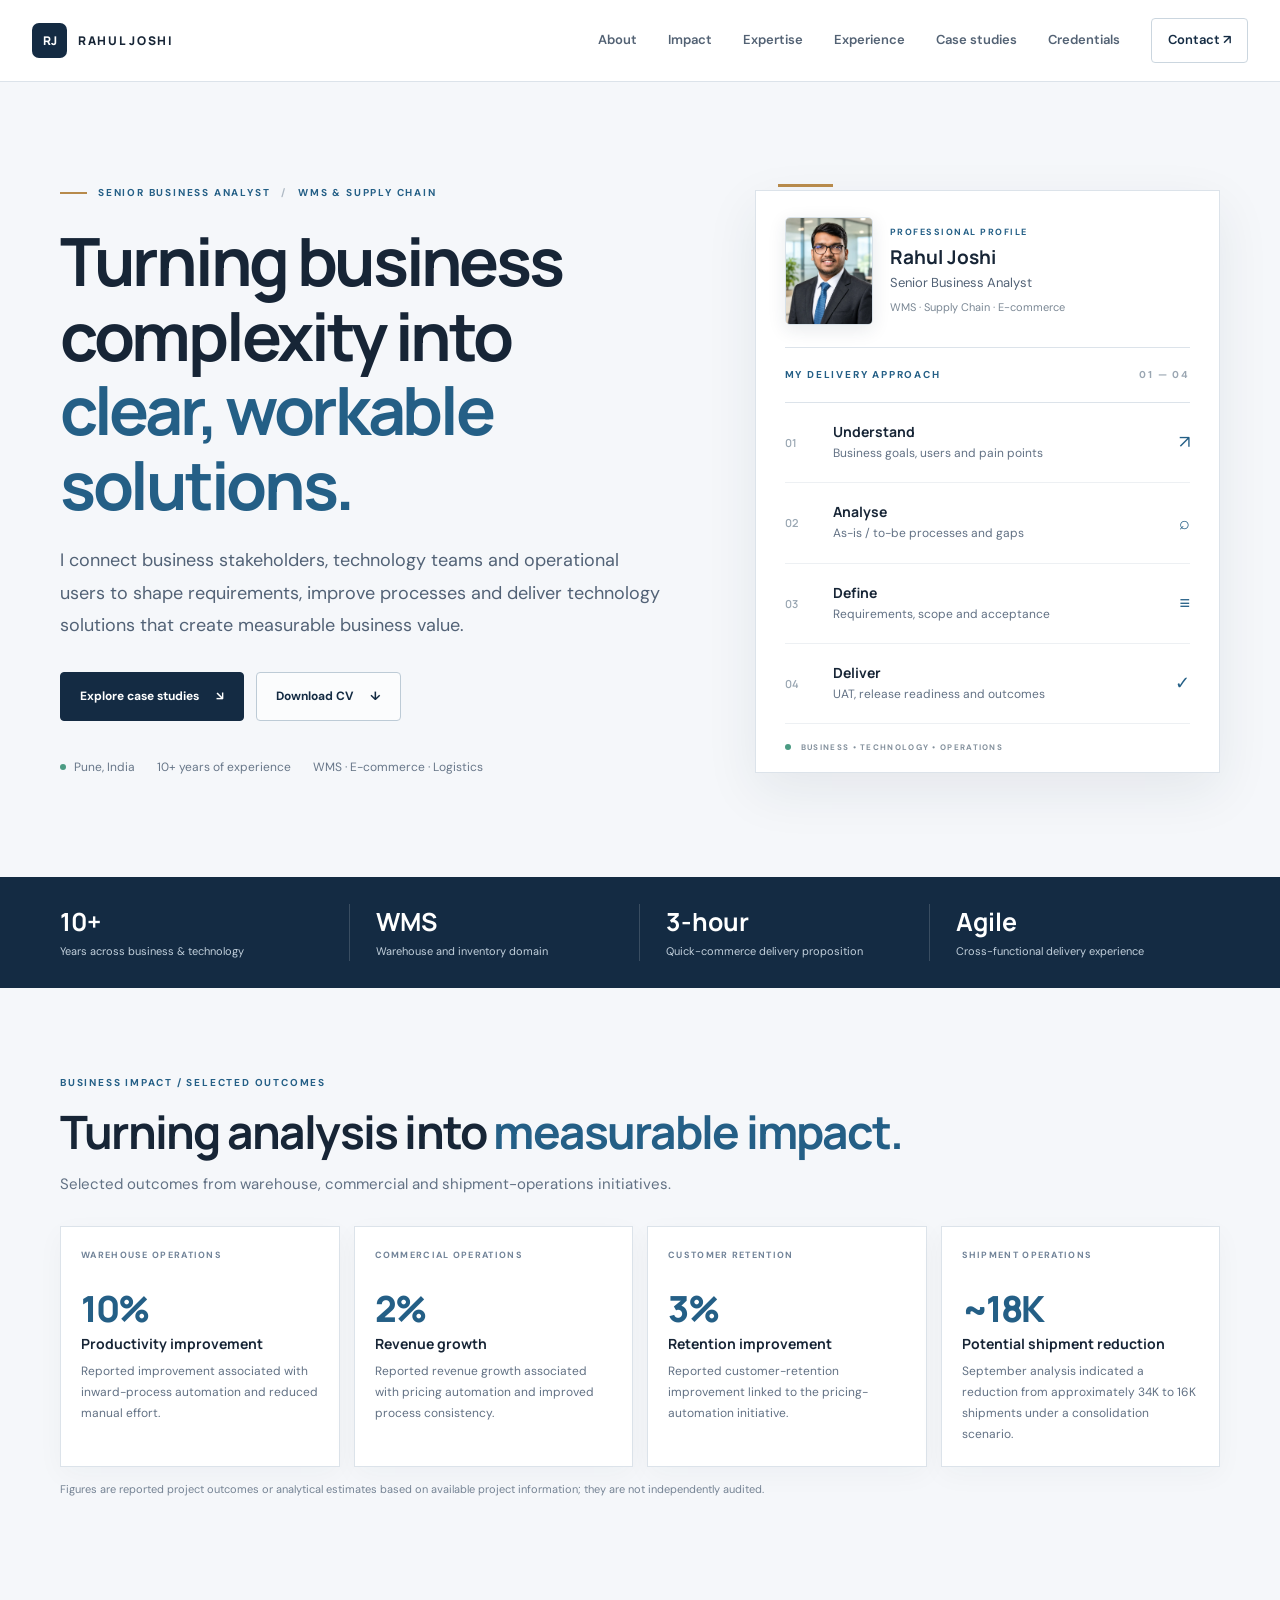
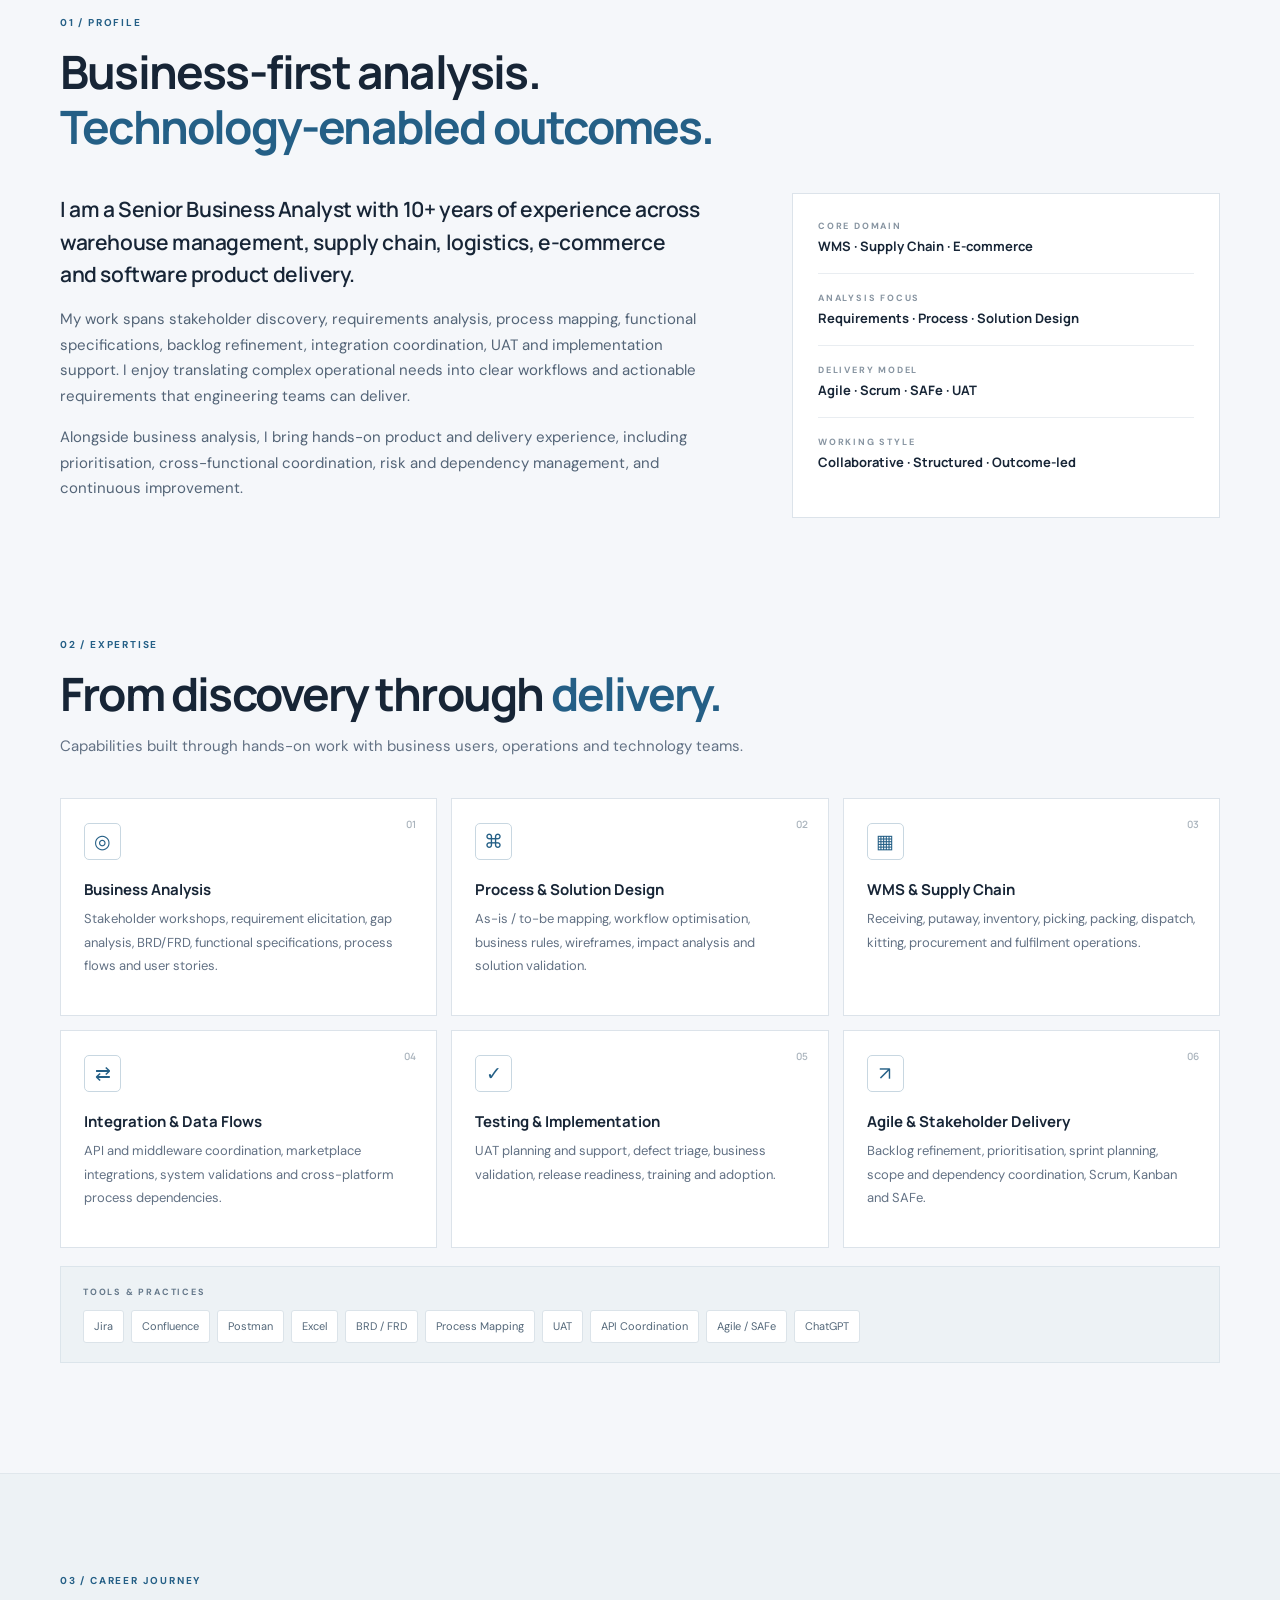
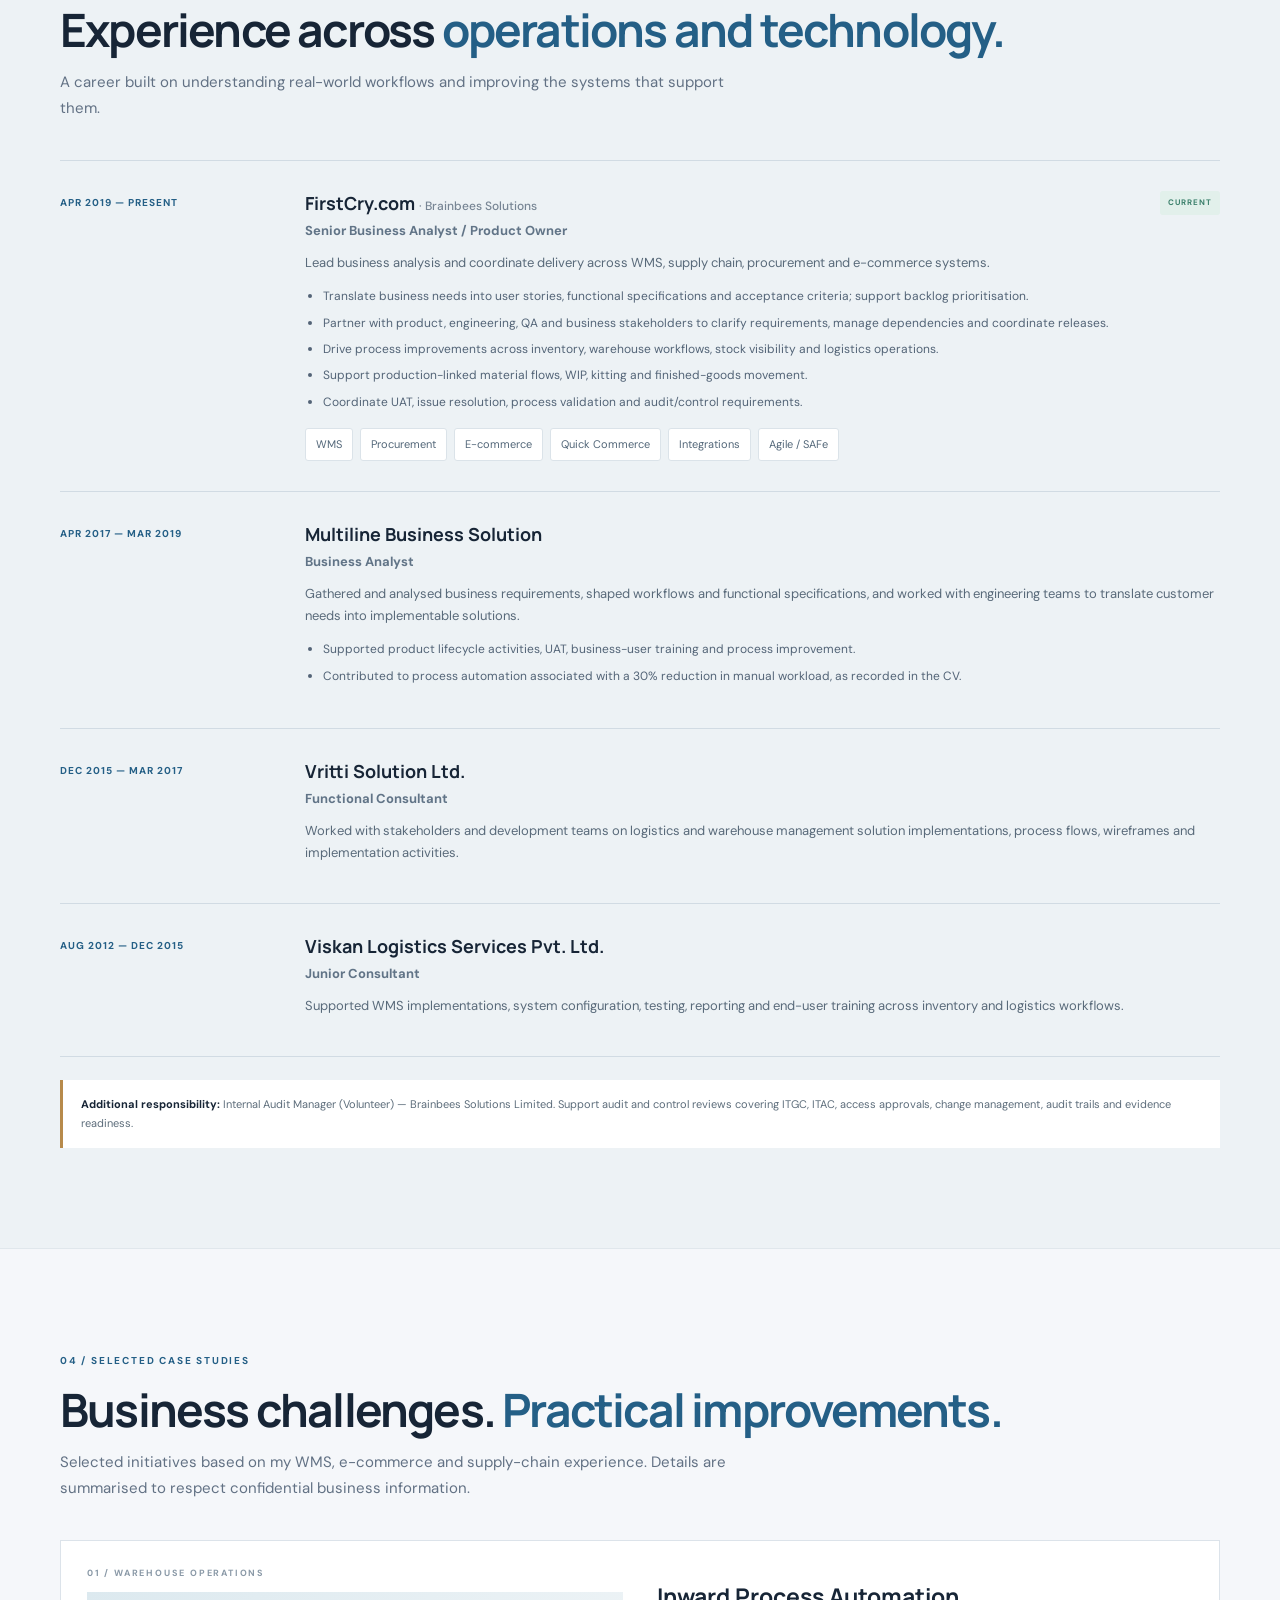
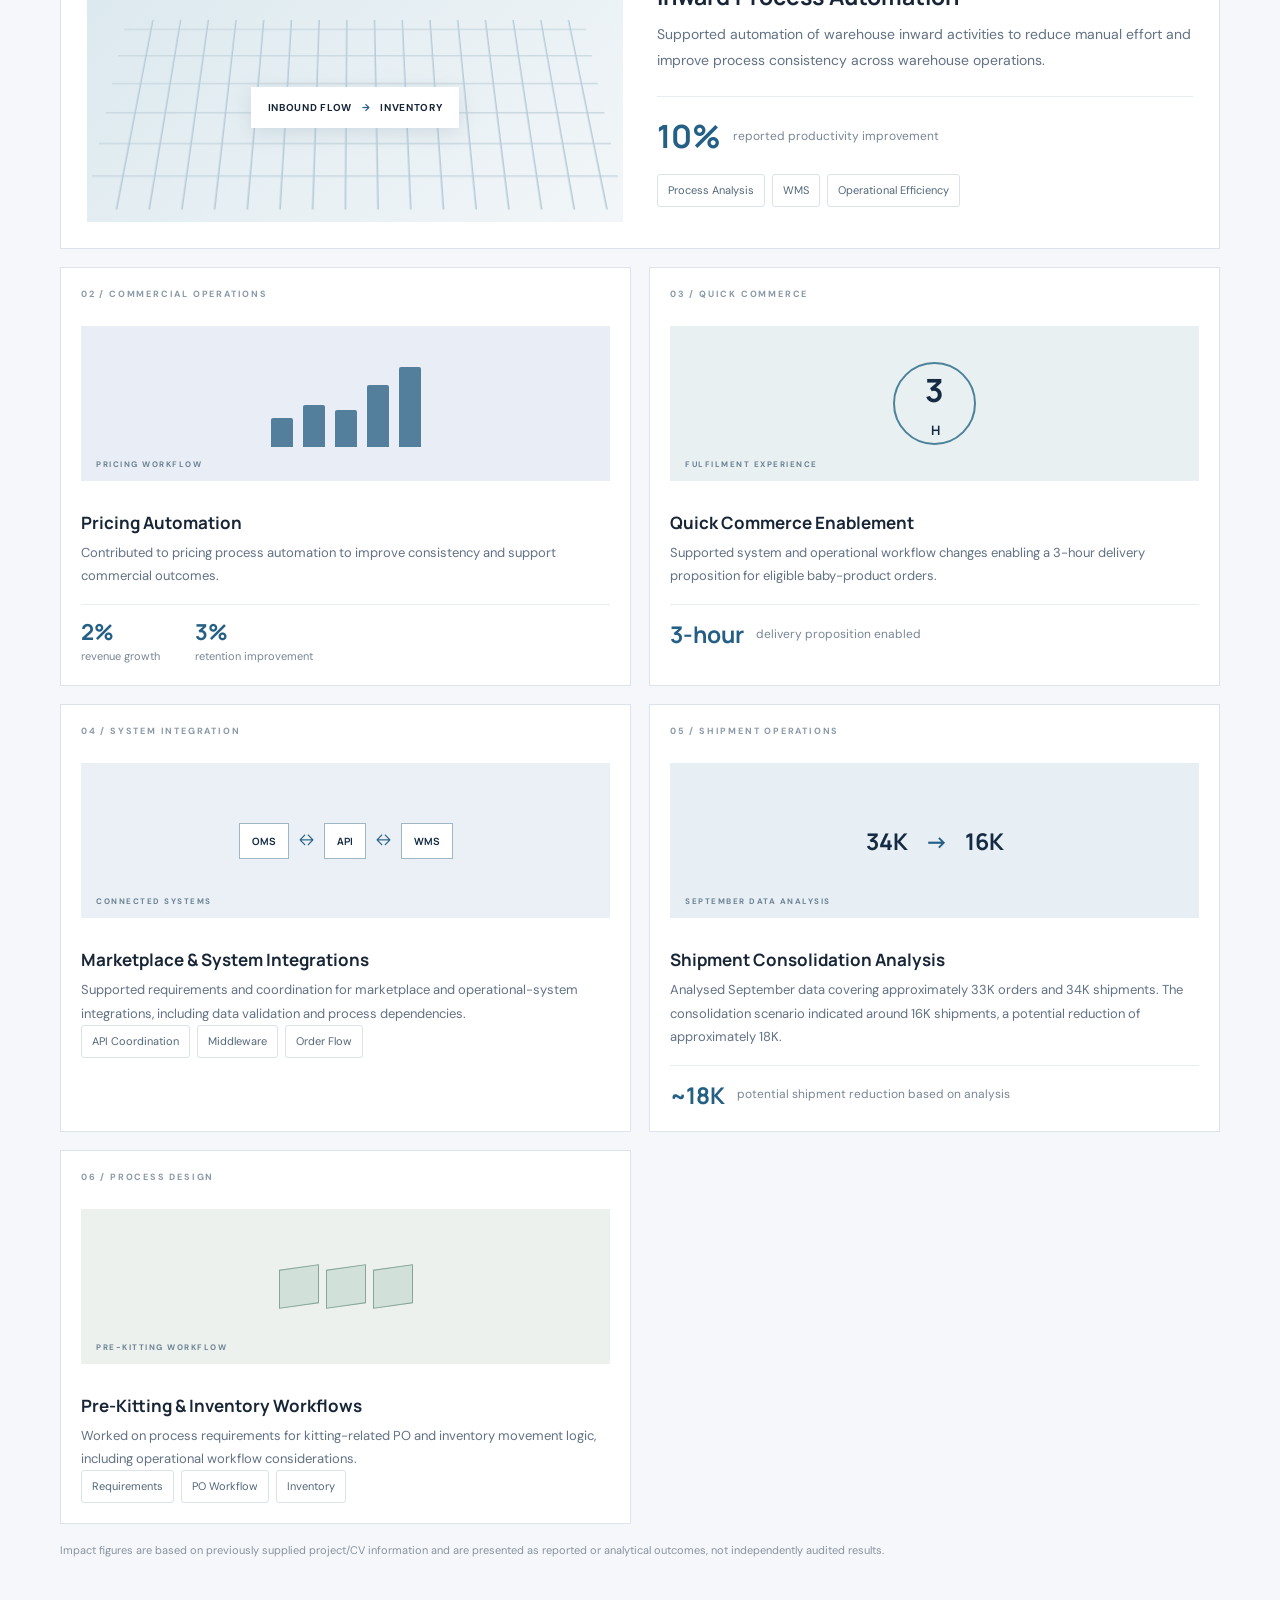
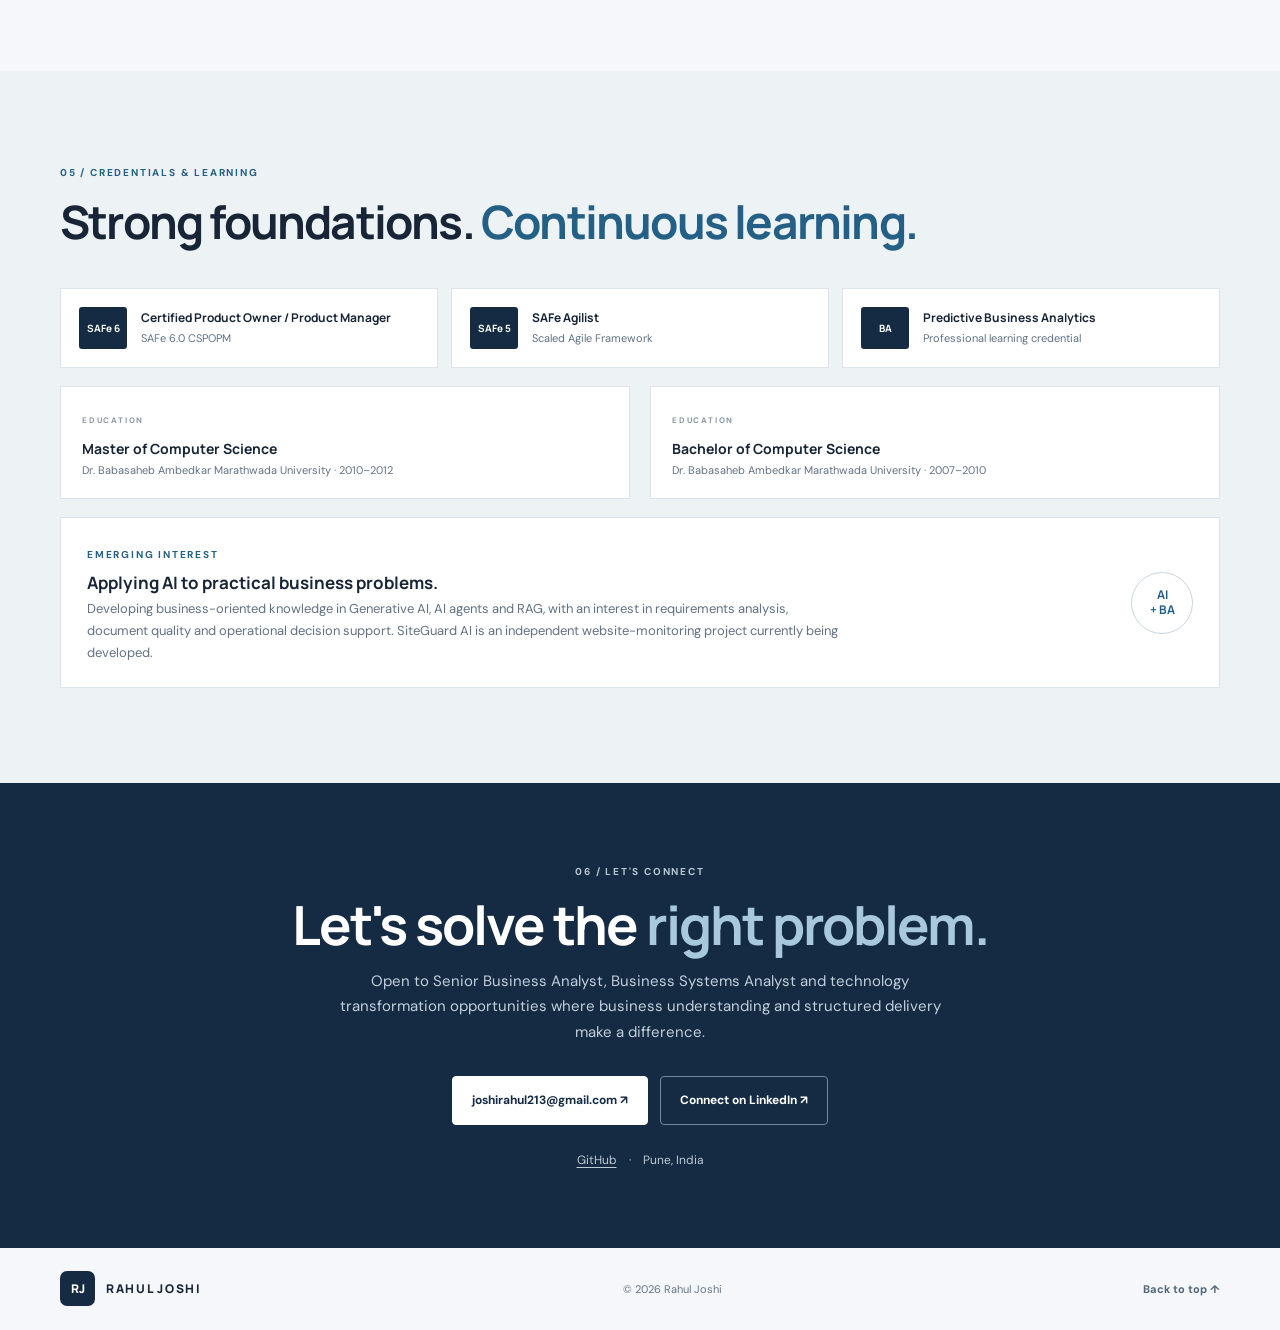
==== commit eeac2df3: "Add files via upload" ====
--- a/index.html
+++ b/index.html
@@ -11,7 +11,7 @@
   <link rel="preconnect" href="https://fonts.googleapis.com">
   <link rel="preconnect" href="https://fonts.gstatic.com" crossorigin>
   <link href="https://fonts.googleapis.com/css2?family=DM+Sans:wght@400;500;600;700&family=Manrope:wght@400;500;600;700;800&display=swap" rel="stylesheet">
-  <link rel="stylesheet" href="styles.css?v=4">
+  <link rel="stylesheet" href="styles.css?v=5">
   <script type="application/ld+json">
   {"@context":"https://schema.org","@type":"Person","name":"Rahul Joshi","jobTitle":"Senior Business Analyst","email":"mailto:joshirahul213@gmail.com","address":{"@type":"PostalAddress","addressLocality":"Pune","addressCountry":"IN"},"sameAs":["https://www.linkedin.com/in/rahul-joshiii/","https://github.com/joshirahul213"]}
   </script>
@@ -23,7 +23,7 @@
       <a class="brand" href="#home" aria-label="Rahul Joshi home"><span class="brand-mark">RJ</span><span>RAHUL JOSHI</span></a>
       <button class="menu-toggle" type="button" aria-label="Open navigation" aria-expanded="false" aria-controls="primary-nav"><span></span><span></span><span></span></button>
       <nav class="nav" id="primary-nav" aria-label="Main navigation">
-        <a href="#about">About</a><a href="#expertise">Expertise</a><a href="#experience">Experience</a><a href="#projects">Case studies</a><a href="#credentials">Credentials</a><a class="nav-cta" href="#contact">Contact <span>↗</span></a>
+        <a href="#about">About</a><a href="#highlights">Impact</a><a href="#expertise">Expertise</a><a href="#experience">Experience</a><a href="#projects">Case studies</a><a href="#credentials">Credentials</a><a class="nav-cta" href="#contact">Contact <span>↗</span></a>
       </nav>
     </div>
   </header>
@@ -59,6 +59,22 @@
     </section>
 
     <section class="proof-band" aria-label="Professional highlights"><div class="section-wrap proof-grid"><div><strong>10+</strong><span>Years across business & technology</span></div><div><strong>WMS</strong><span>Warehouse and inventory domain</span></div><div><strong>3-hour</strong><span>Quick-commerce delivery proposition</span></div><div><strong>Agile</strong><span>Cross-functional delivery experience</span></div></div></section>
+
+    <section class="section-wrap highlights-section" id="highlights" aria-labelledby="highlights-title">
+      <div class="section-heading">
+        <div class="section-kicker">BUSINESS IMPACT / SELECTED OUTCOMES</div>
+        <h2 id="highlights-title">Turning analysis into <span>measurable impact.</span></h2>
+        <p>Selected outcomes from warehouse, commercial and shipment-operations initiatives.</p>
+      </div>
+      <div class="highlights-grid">
+        <article class="highlight-card"><span class="highlight-category">WAREHOUSE OPERATIONS</span><strong class="highlight-value">10%</strong><h3>Productivity improvement</h3><p>Reported improvement associated with inward-process automation and reduced manual effort.</p></article>
+        <article class="highlight-card"><span class="highlight-category">COMMERCIAL OPERATIONS</span><strong class="highlight-value">2%</strong><h3>Revenue growth</h3><p>Reported revenue growth associated with pricing automation and improved process consistency.</p></article>
+        <article class="highlight-card"><span class="highlight-category">CUSTOMER RETENTION</span><strong class="highlight-value">3%</strong><h3>Retention improvement</h3><p>Reported customer-retention improvement linked to the pricing-automation initiative.</p></article>
+        <article class="highlight-card"><span class="highlight-category">SHIPMENT OPERATIONS</span><strong class="highlight-value">~18K</strong><h3>Potential shipment reduction</h3><p>September analysis indicated a reduction from approximately 34K to 16K shipments under a consolidation scenario.</p></article>
+      </div>
+      <div class="highlight-footnote">Figures are reported project outcomes or analytical estimates based on available project information; they are not independently audited.</div>
+    </section>
+
 
     <section class="section-wrap section-block" id="about">
       <div class="section-heading"><div class="section-kicker">01 / PROFILE</div><h2>Business-first analysis.<br><span>Technology-enabled outcomes.</span></h2></div>
--- a/styles.css
+++ b/styles.css
@@ -104,3 +104,17 @@
   .profile-intro-copy>span:not(.profile-overline){font-size:12px}
   .profile-intro-copy small{font-size:11px}
 }
+
+
+/* Professional highlights: recruiter-focused business outcomes */
+.highlights-section{padding-top:88px;padding-bottom:12px}
+.highlights-section .section-heading{margin-bottom:28px}
+.highlights-grid{display:grid;grid-template-columns:repeat(4,minmax(0,1fr));gap:14px}
+.highlight-card{min-width:0;min-height:228px;background:#fff;border:1px solid var(--line);padding:22px 20px 21px;display:flex;flex-direction:column;align-items:flex-start;box-shadow:0 8px 26px rgba(26,48,70,.035)}
+.highlight-category{min-height:28px;font:700 9px/1.5 "DM Sans",sans-serif;letter-spacing:1.3px;color:#718398}
+.highlight-value{display:block;margin:12px 0 5px;font:800 36px/1.12 Manrope,sans-serif;letter-spacing:-1.5px;color:var(--blue)}
+.highlight-card h3{font:700 14px/1.4 Manrope,sans-serif;margin:0 0 8px;color:var(--ink)}
+.highlight-card p{font-size:12px;line-height:1.75;color:var(--muted);margin:0}
+.highlight-footnote{margin-top:14px;font-size:11px;line-height:1.6;color:#758394}
+@media(max-width:900px){.highlights-grid{grid-template-columns:repeat(2,minmax(0,1fr))}}
+@media(max-width:680px){.highlights-section{padding-top:66px}.highlights-grid{grid-template-columns:1fr;gap:11px}.highlight-card{min-height:0;padding:19px}.highlight-value{font-size:33px}.highlight-card p{font-size:13px}}
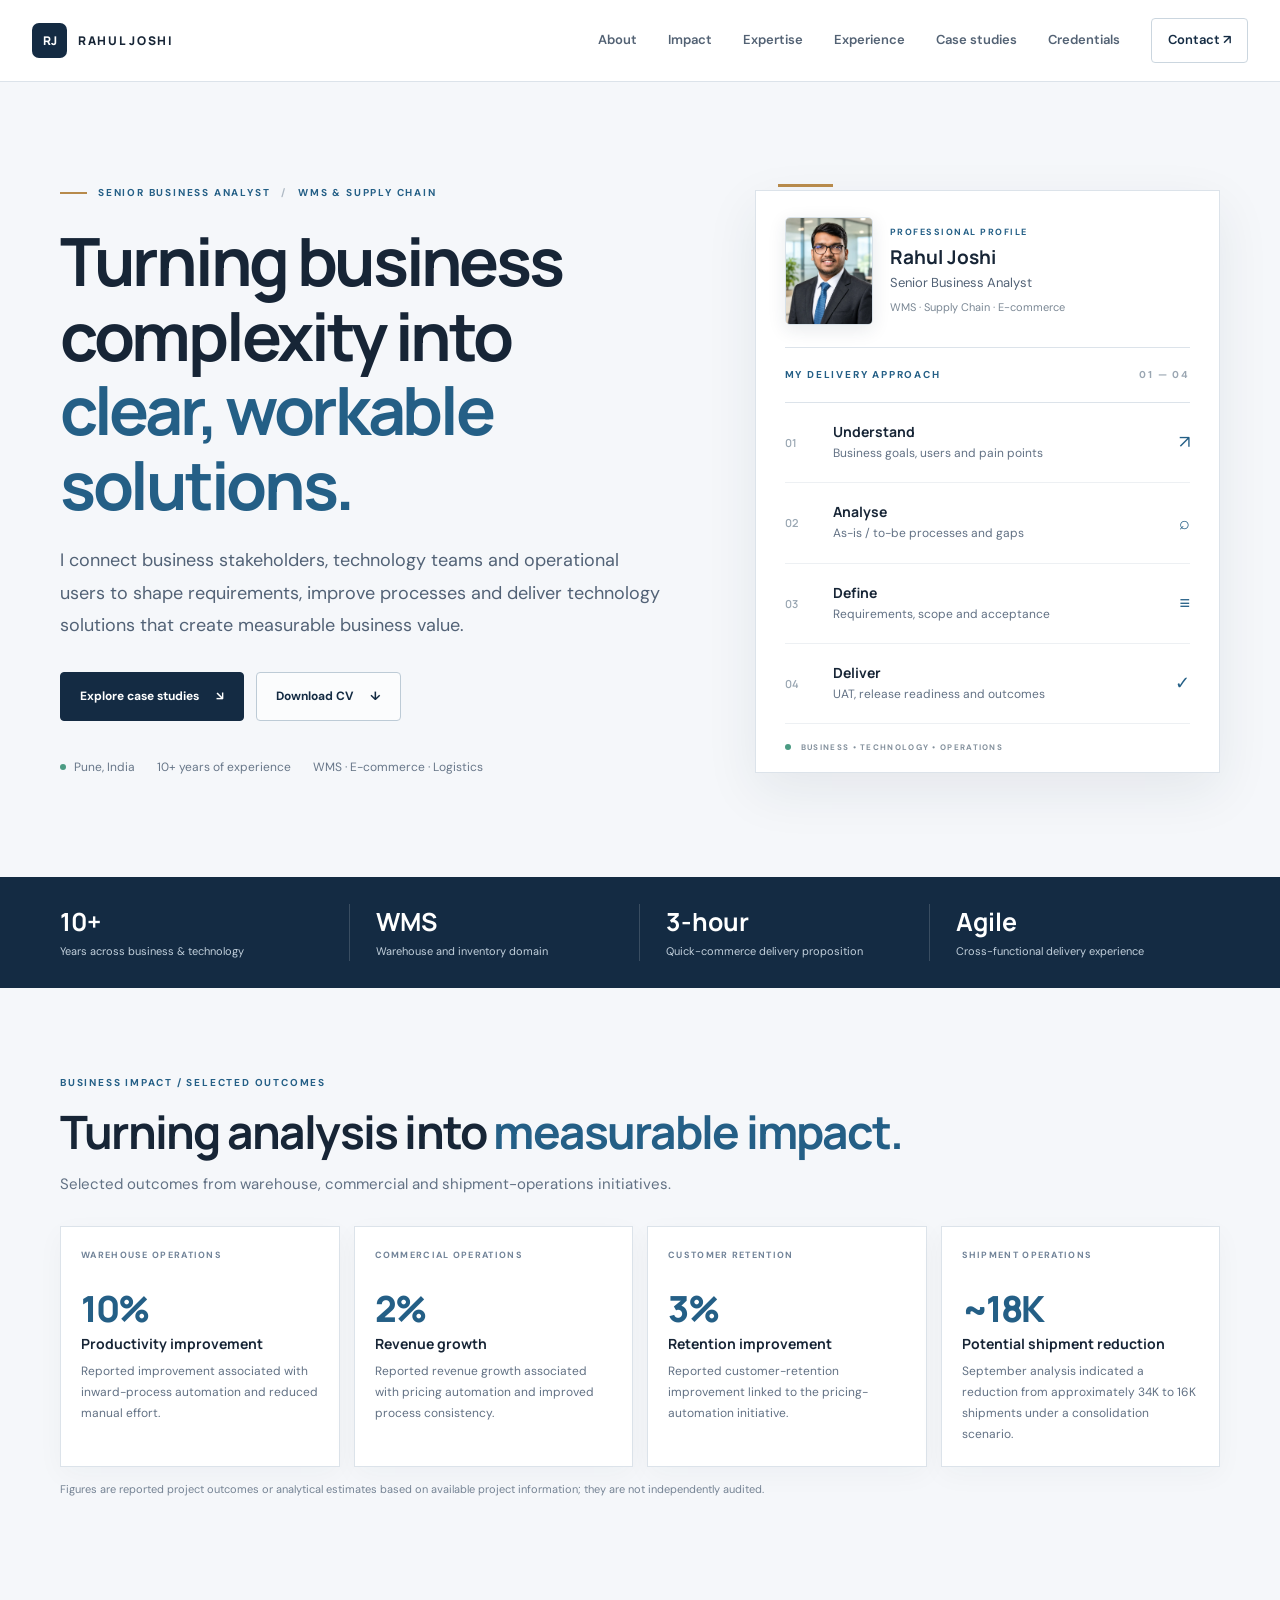
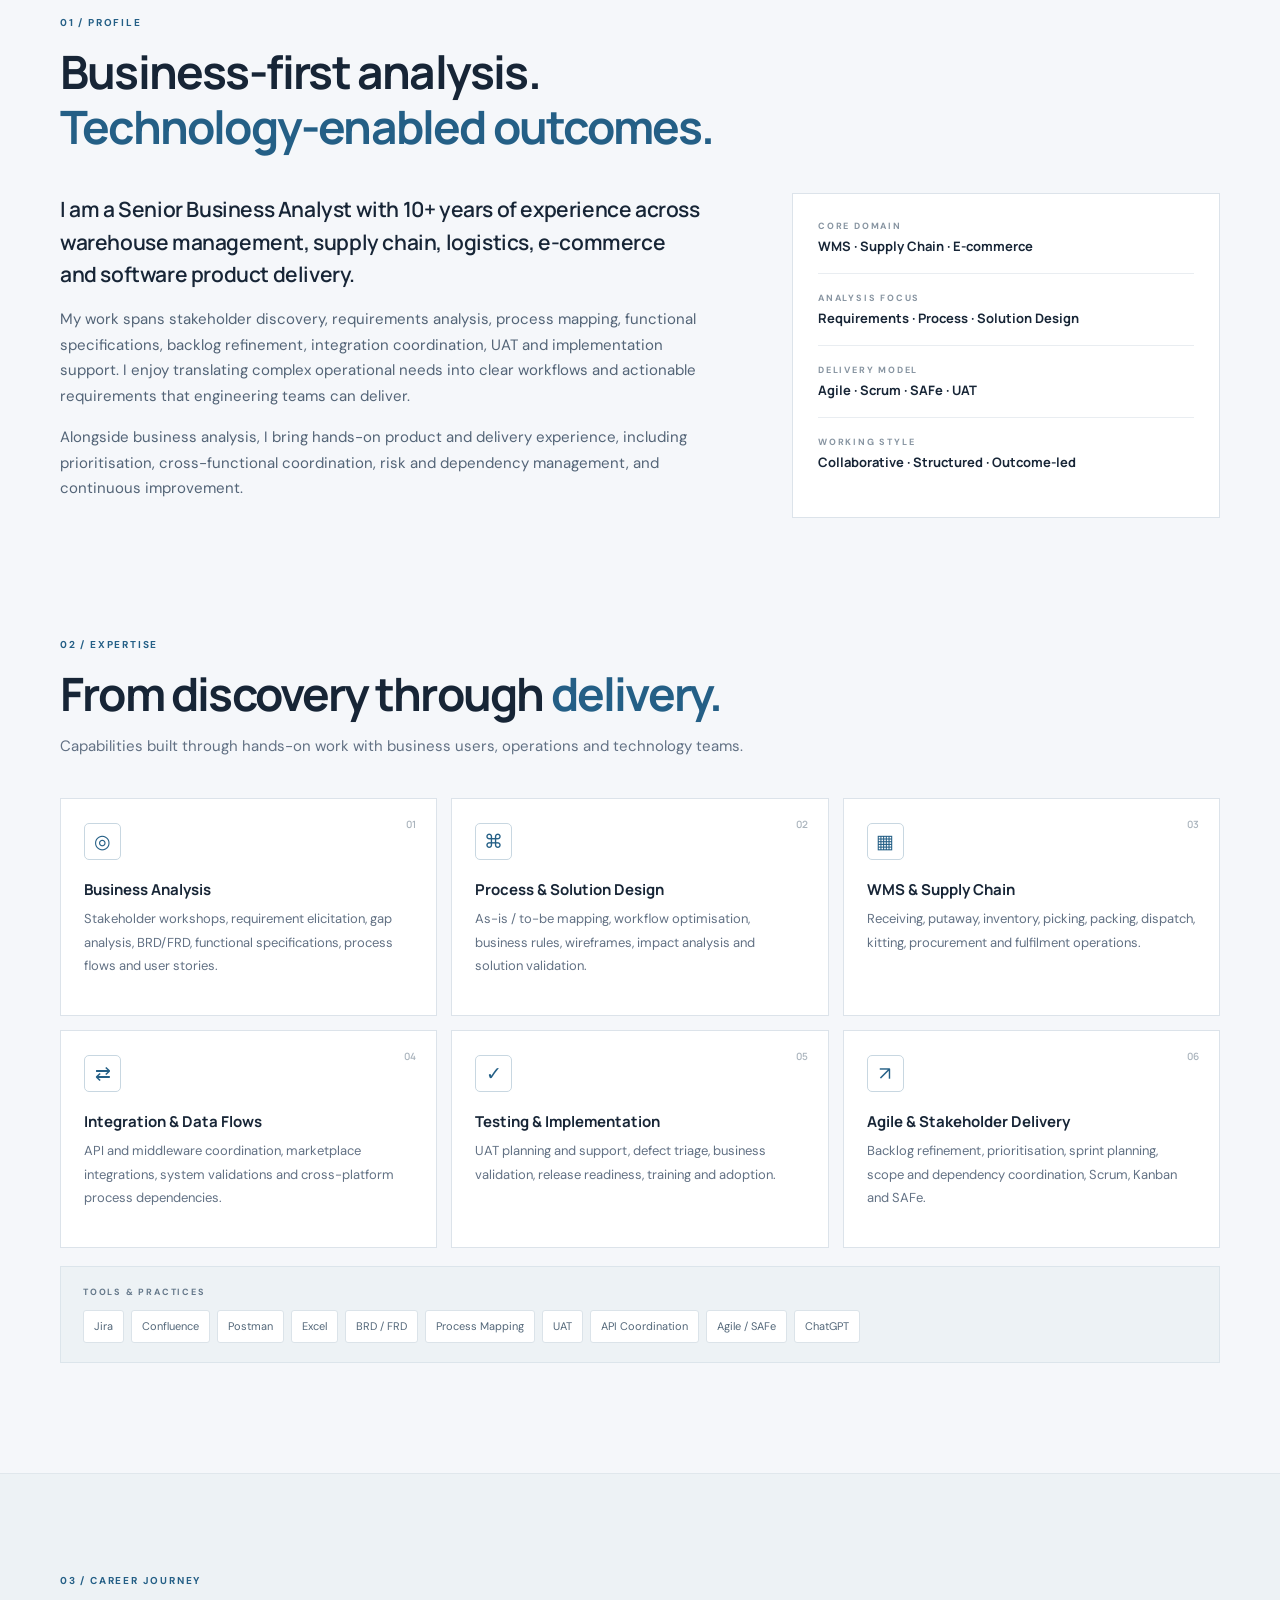
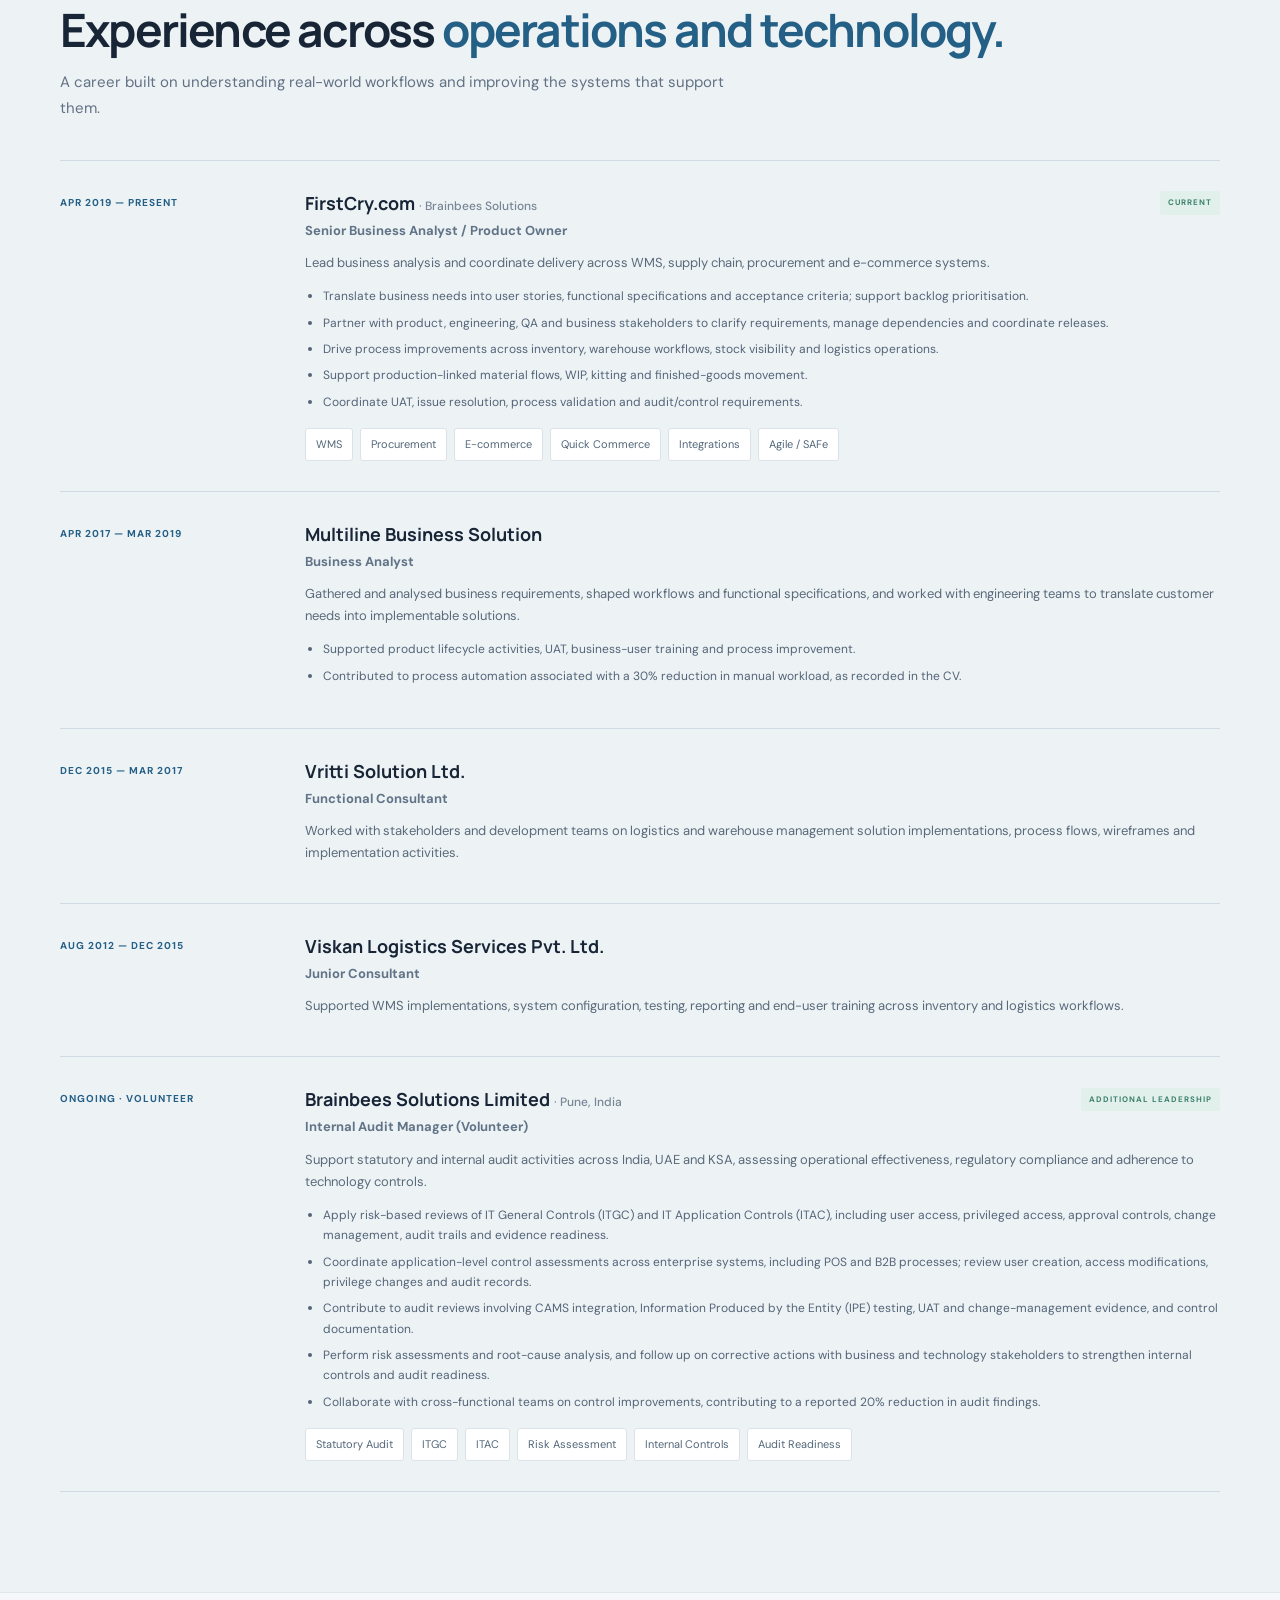
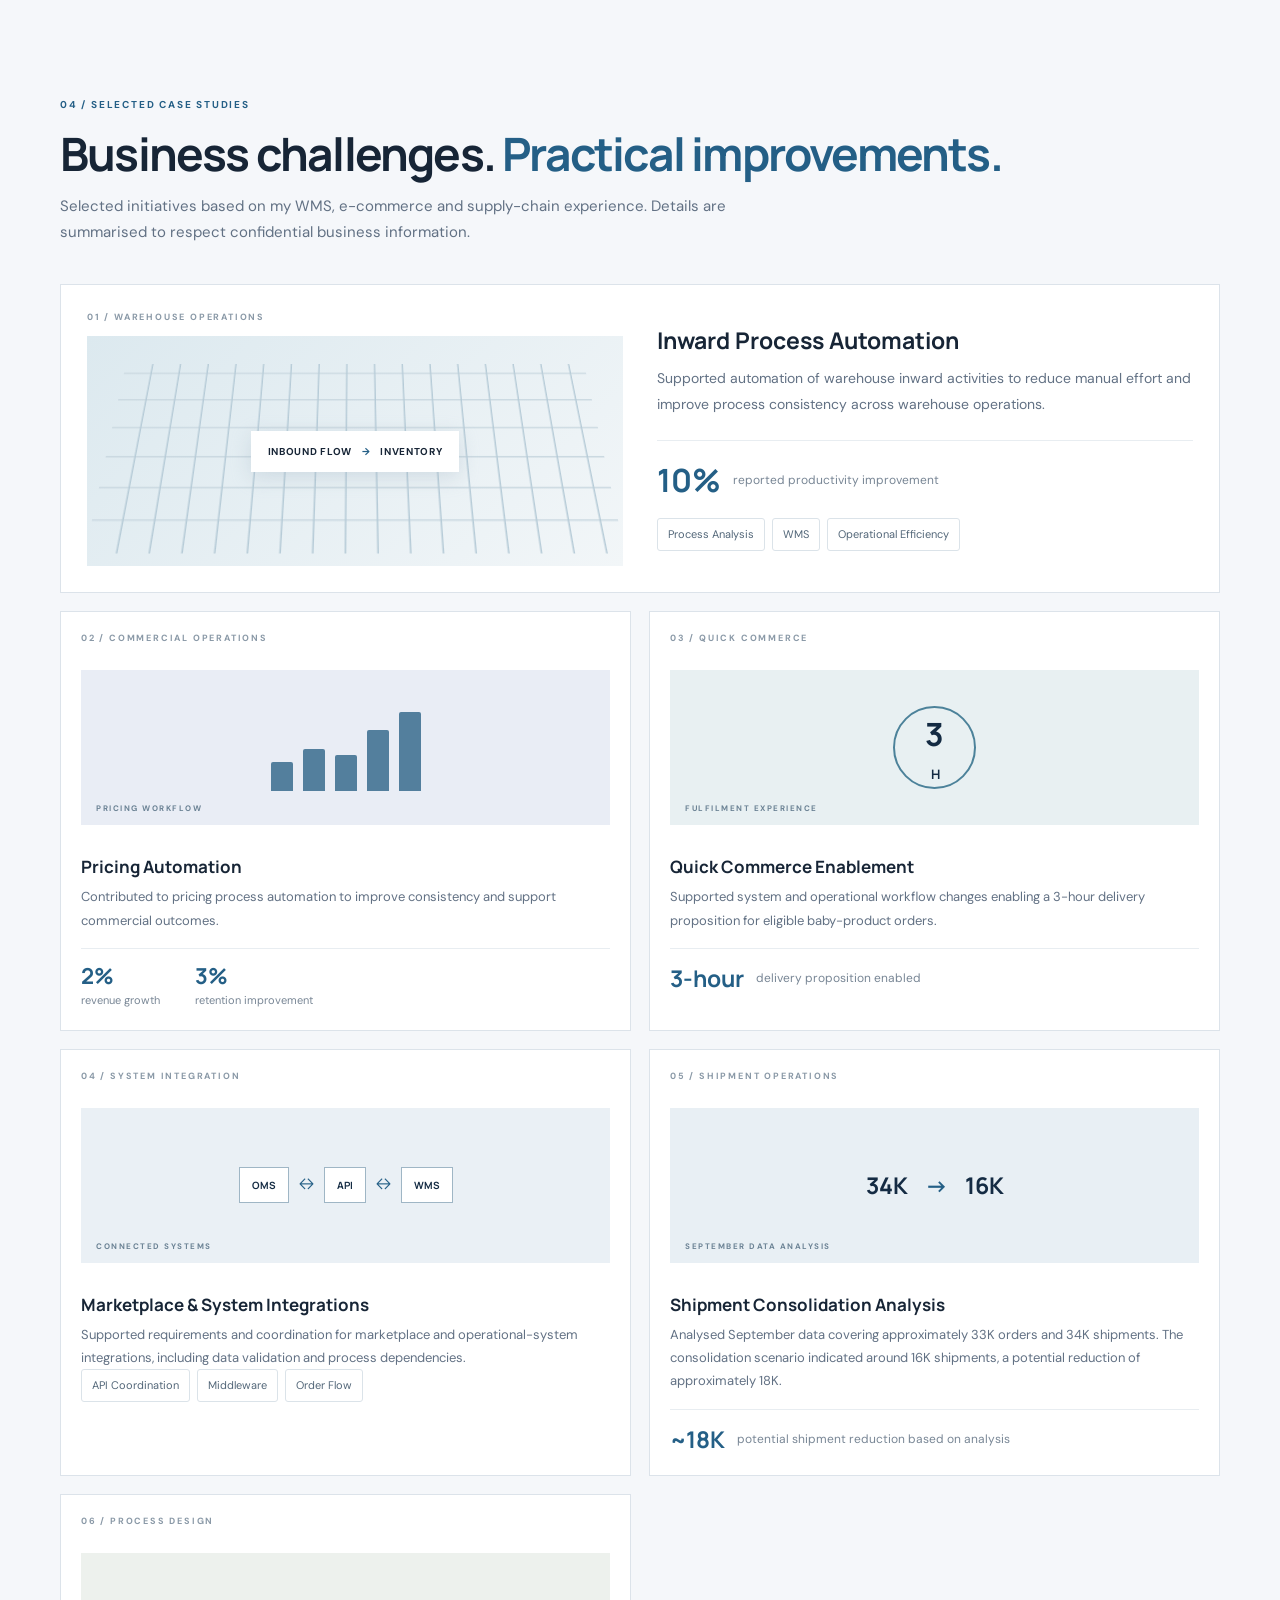
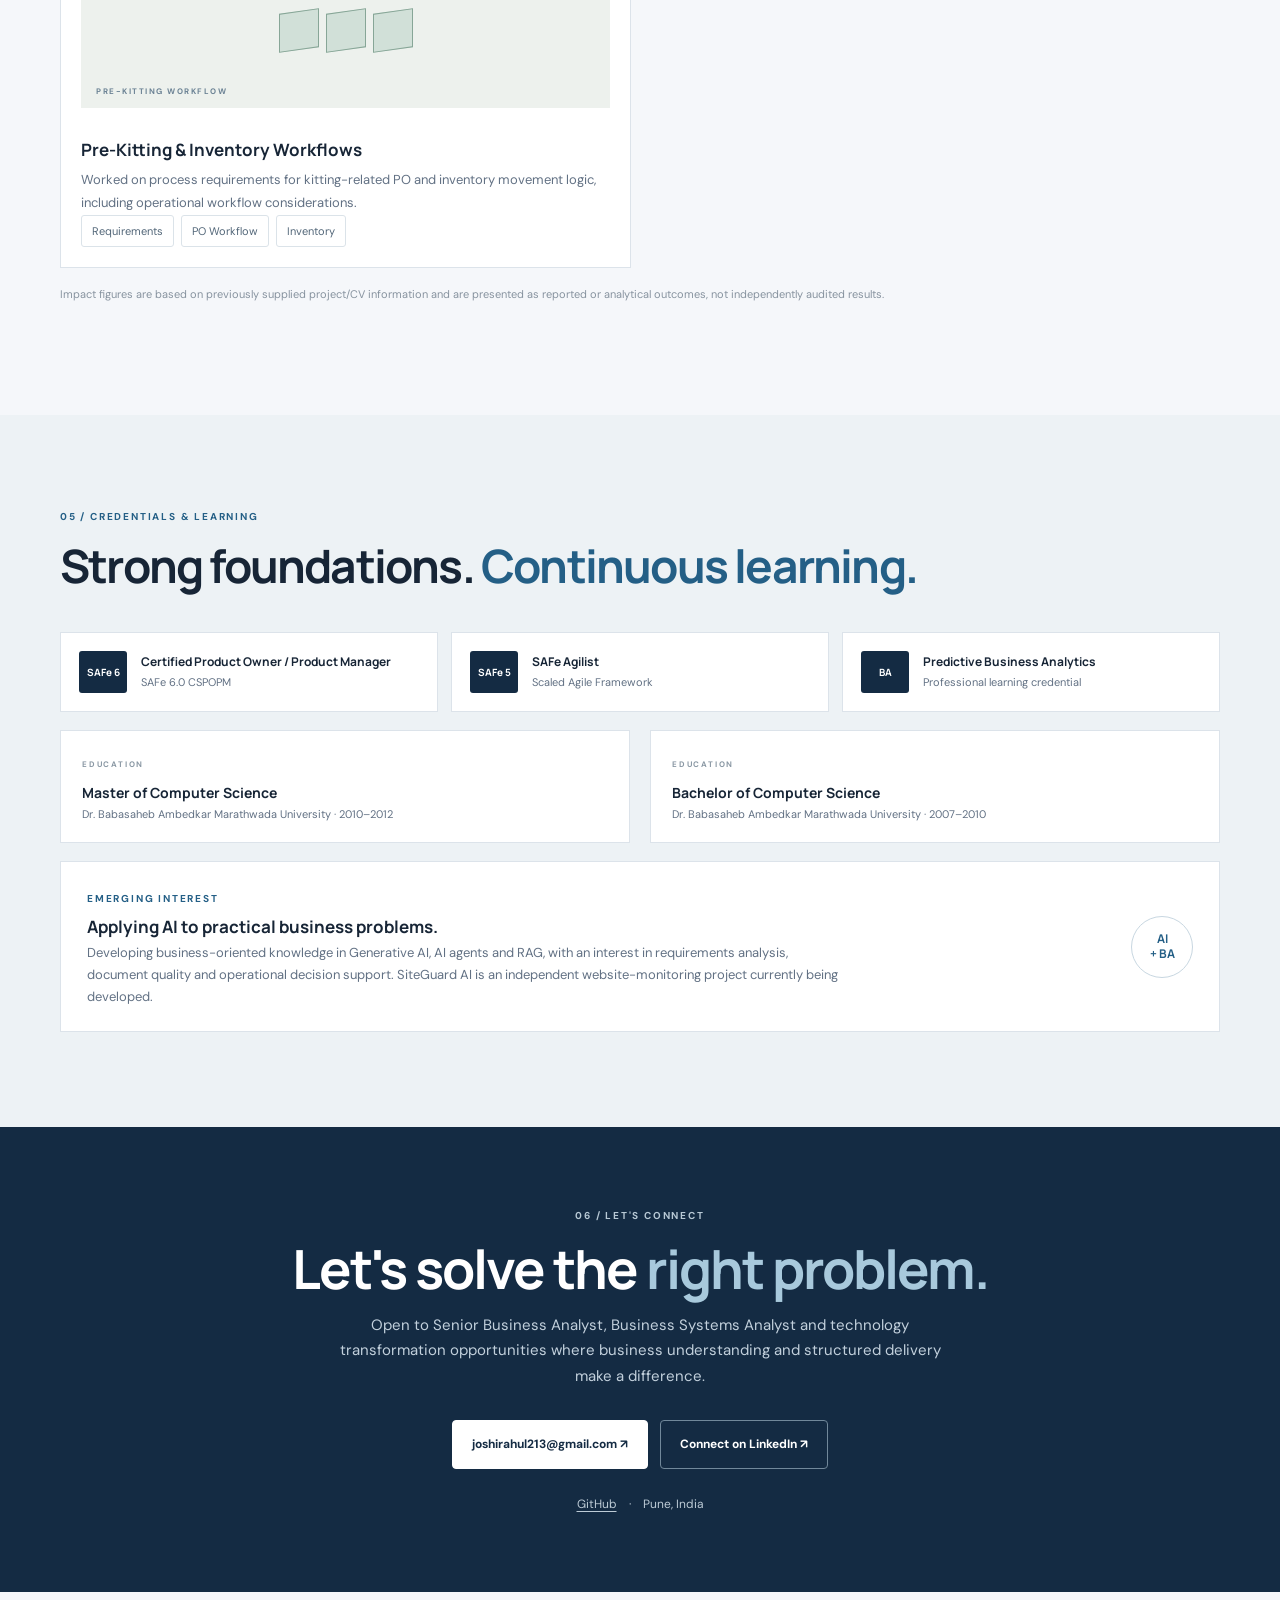
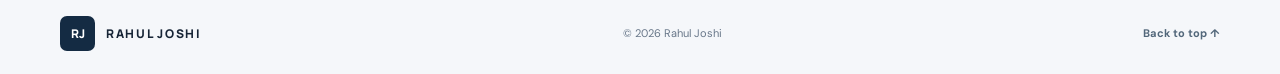
==== commit dda97d0a: "Add files via upload" ====
--- a/index.html
+++ b/index.html
@@ -105,7 +105,25 @@
         <article class="timeline-item"><div class="timeline-date">DEC 2015 — MAR 2017</div><div class="timeline-body"><h3>Vritti Solution Ltd.</h3><div class="role-title">Functional Consultant</div><p>Worked with stakeholders and development teams on logistics and warehouse management solution implementations, process flows, wireframes and implementation activities.</p></div></article>
         <article class="timeline-item"><div class="timeline-date">AUG 2012 — DEC 2015</div><div class="timeline-body"><h3>Viskan Logistics Services Pvt. Ltd.</h3><div class="role-title">Junior Consultant</div><p>Supported WMS implementations, system configuration, testing, reporting and end-user training across inventory and logistics workflows.</p></div></article>
       </div>
-      <div class="audit-note"><strong>Additional responsibility:</strong> Internal Audit Manager (Volunteer) — Brainbees Solutions Limited. Support audit and control reviews covering ITGC, ITAC, access approvals, change management, audit trails and evidence readiness.</div>
+        <article class="timeline-item volunteer-item">
+          <div class="timeline-date">ONGOING · VOLUNTEER</div>
+          <div class="timeline-body">
+            <div class="timeline-title">
+              <h3>Brainbees Solutions Limited <span>· Pune, India</span></h3>
+              <span class="current-label">ADDITIONAL LEADERSHIP</span>
+            </div>
+            <div class="role-title">Internal Audit Manager (Volunteer)</div>
+            <p>Support statutory and internal audit activities across India, UAE and KSA, assessing operational effectiveness, regulatory compliance and adherence to technology controls.</p>
+            <ul>
+              <li>Apply risk-based reviews of IT General Controls (ITGC) and IT Application Controls (ITAC), including user access, privileged access, approval controls, change management, audit trails and evidence readiness.</li>
+              <li>Coordinate application-level control assessments across enterprise systems, including POS and B2B processes; review user creation, access modifications, privilege changes and audit records.</li>
+              <li>Contribute to audit reviews involving CAMS integration, Information Produced by the Entity (IPE) testing, UAT and change-management evidence, and control documentation.</li>
+              <li>Perform risk assessments and root-cause analysis, and follow up on corrective actions with business and technology stakeholders to strengthen internal controls and audit readiness.</li>
+              <li>Collaborate with cross-functional teams on control improvements, contributing to a reported 20% reduction in audit findings.</li>
+            </ul>
+            <div class="tag-list"><span>Statutory Audit</span><span>ITGC</span><span>ITAC</span><span>Risk Assessment</span><span>Internal Controls</span><span>Audit Readiness</span></div>
+          </div>
+        </article>
     </div></section>
 
     <section class="section-wrap section-block" id="projects">
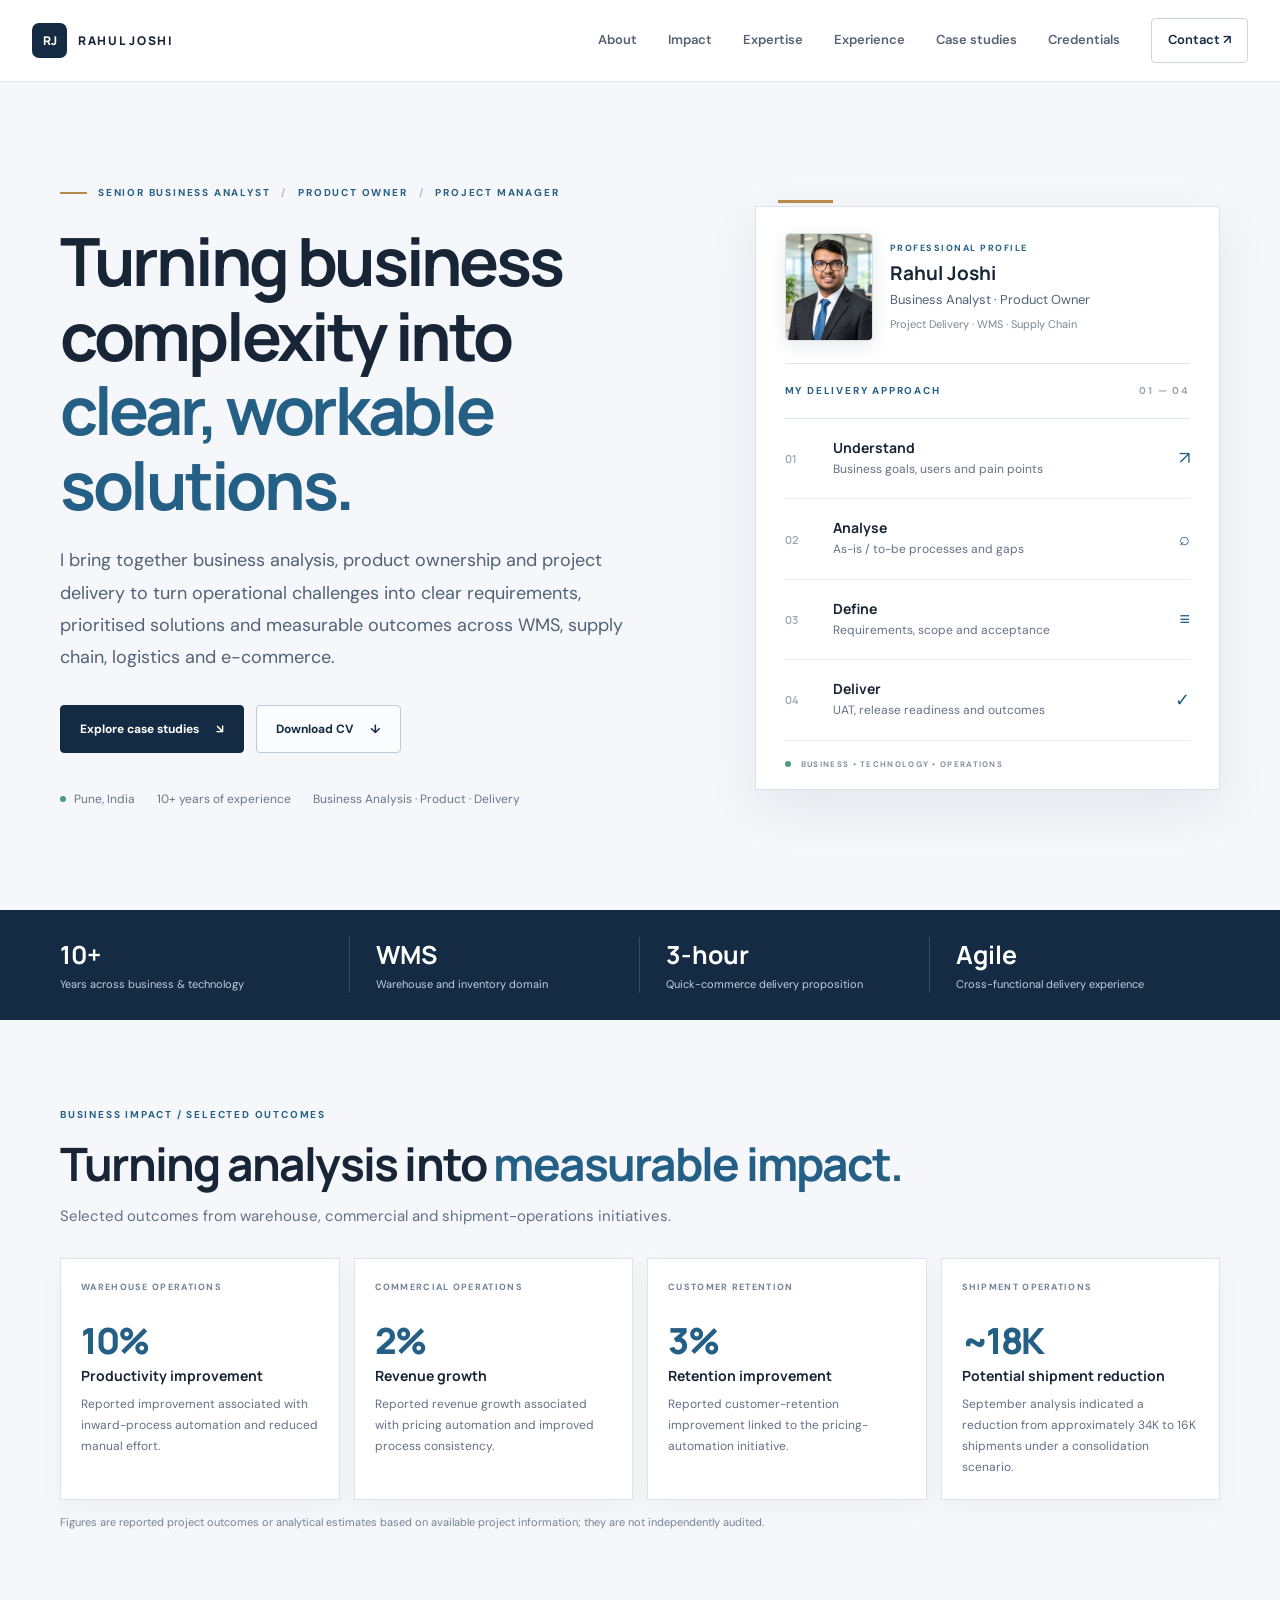
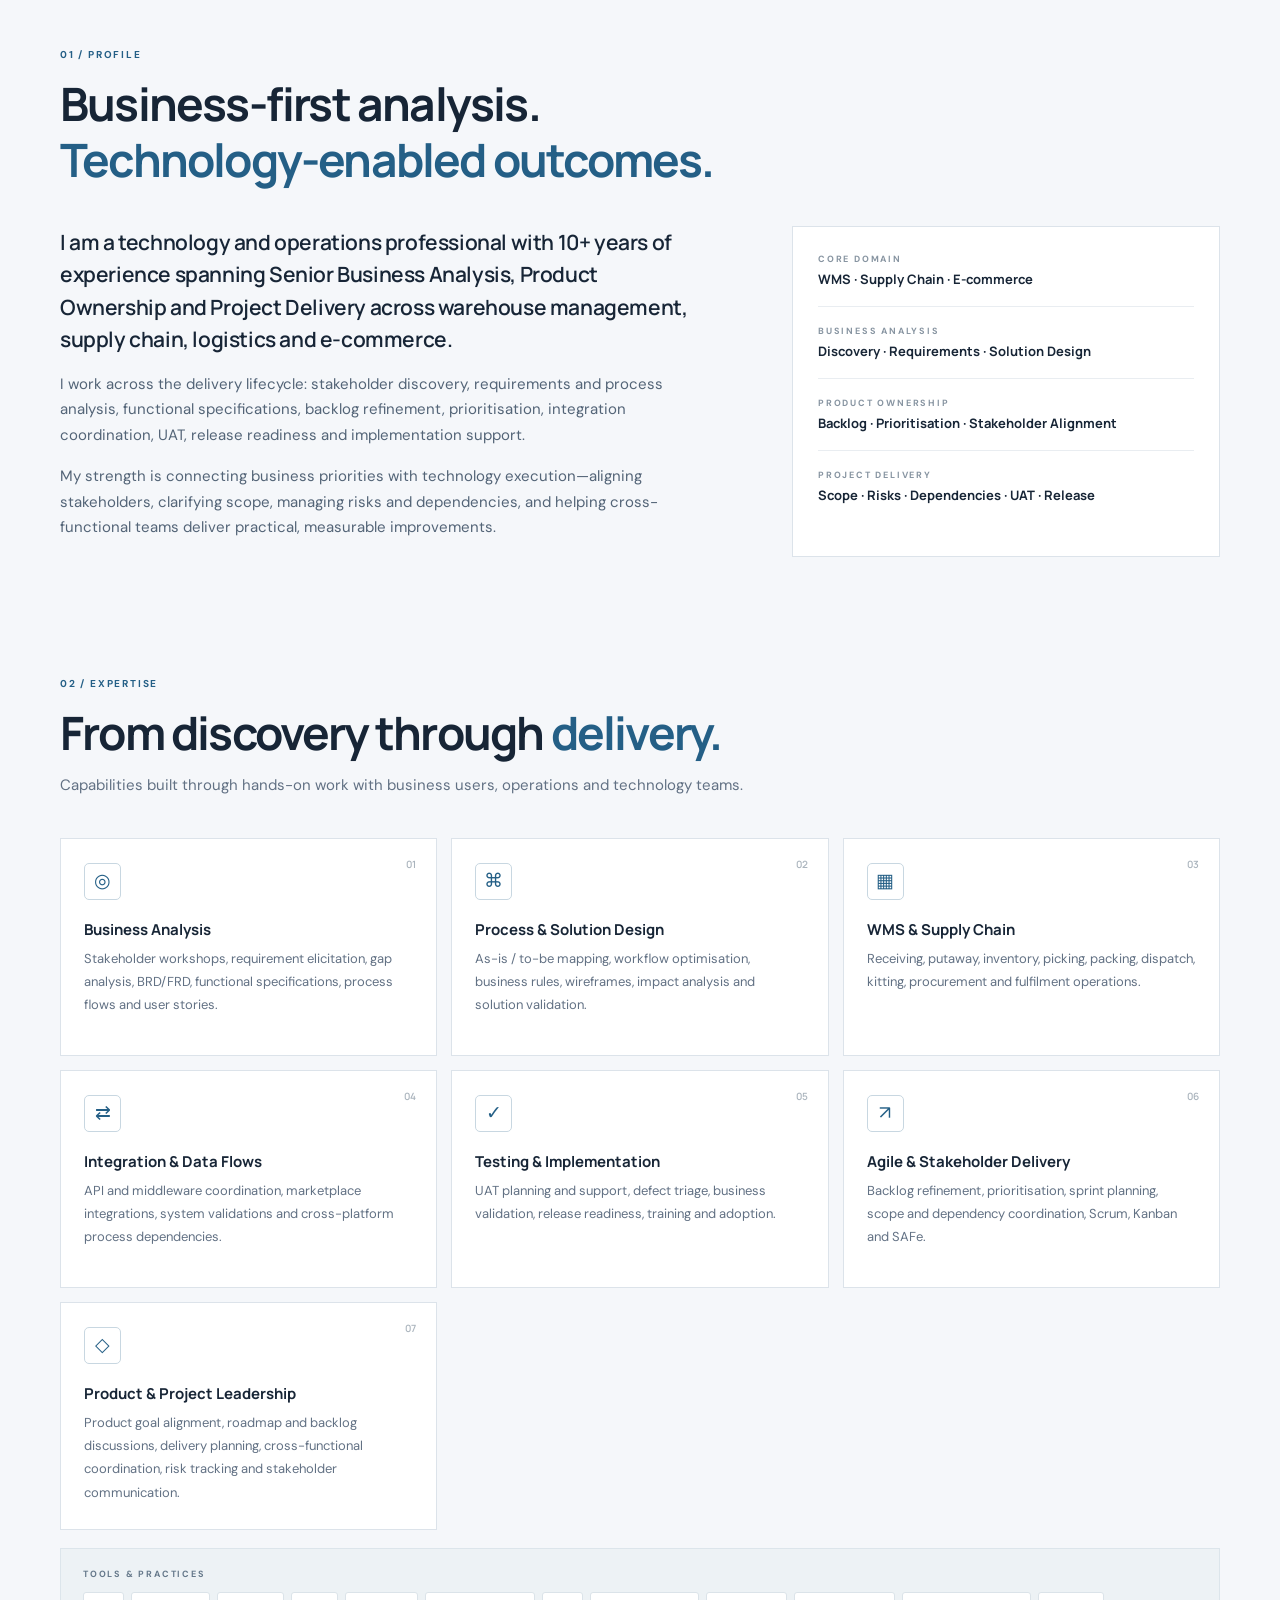
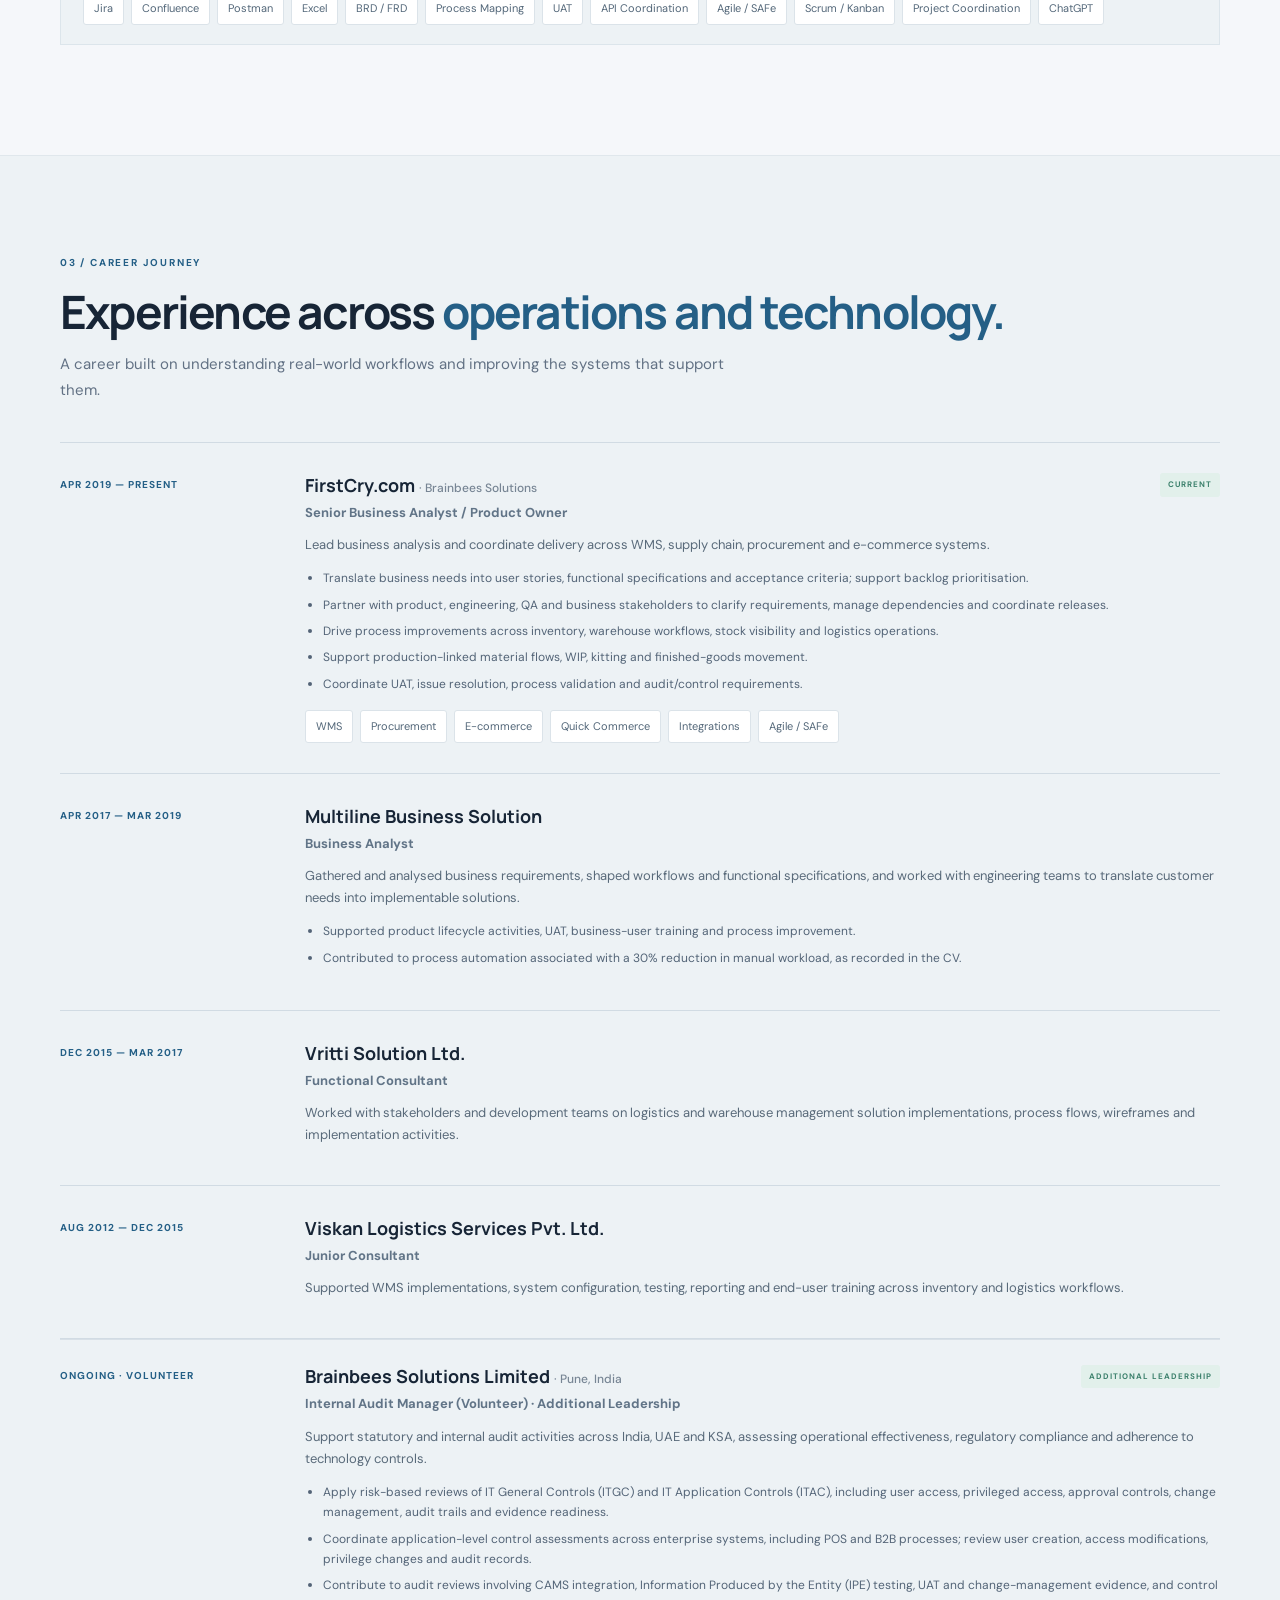
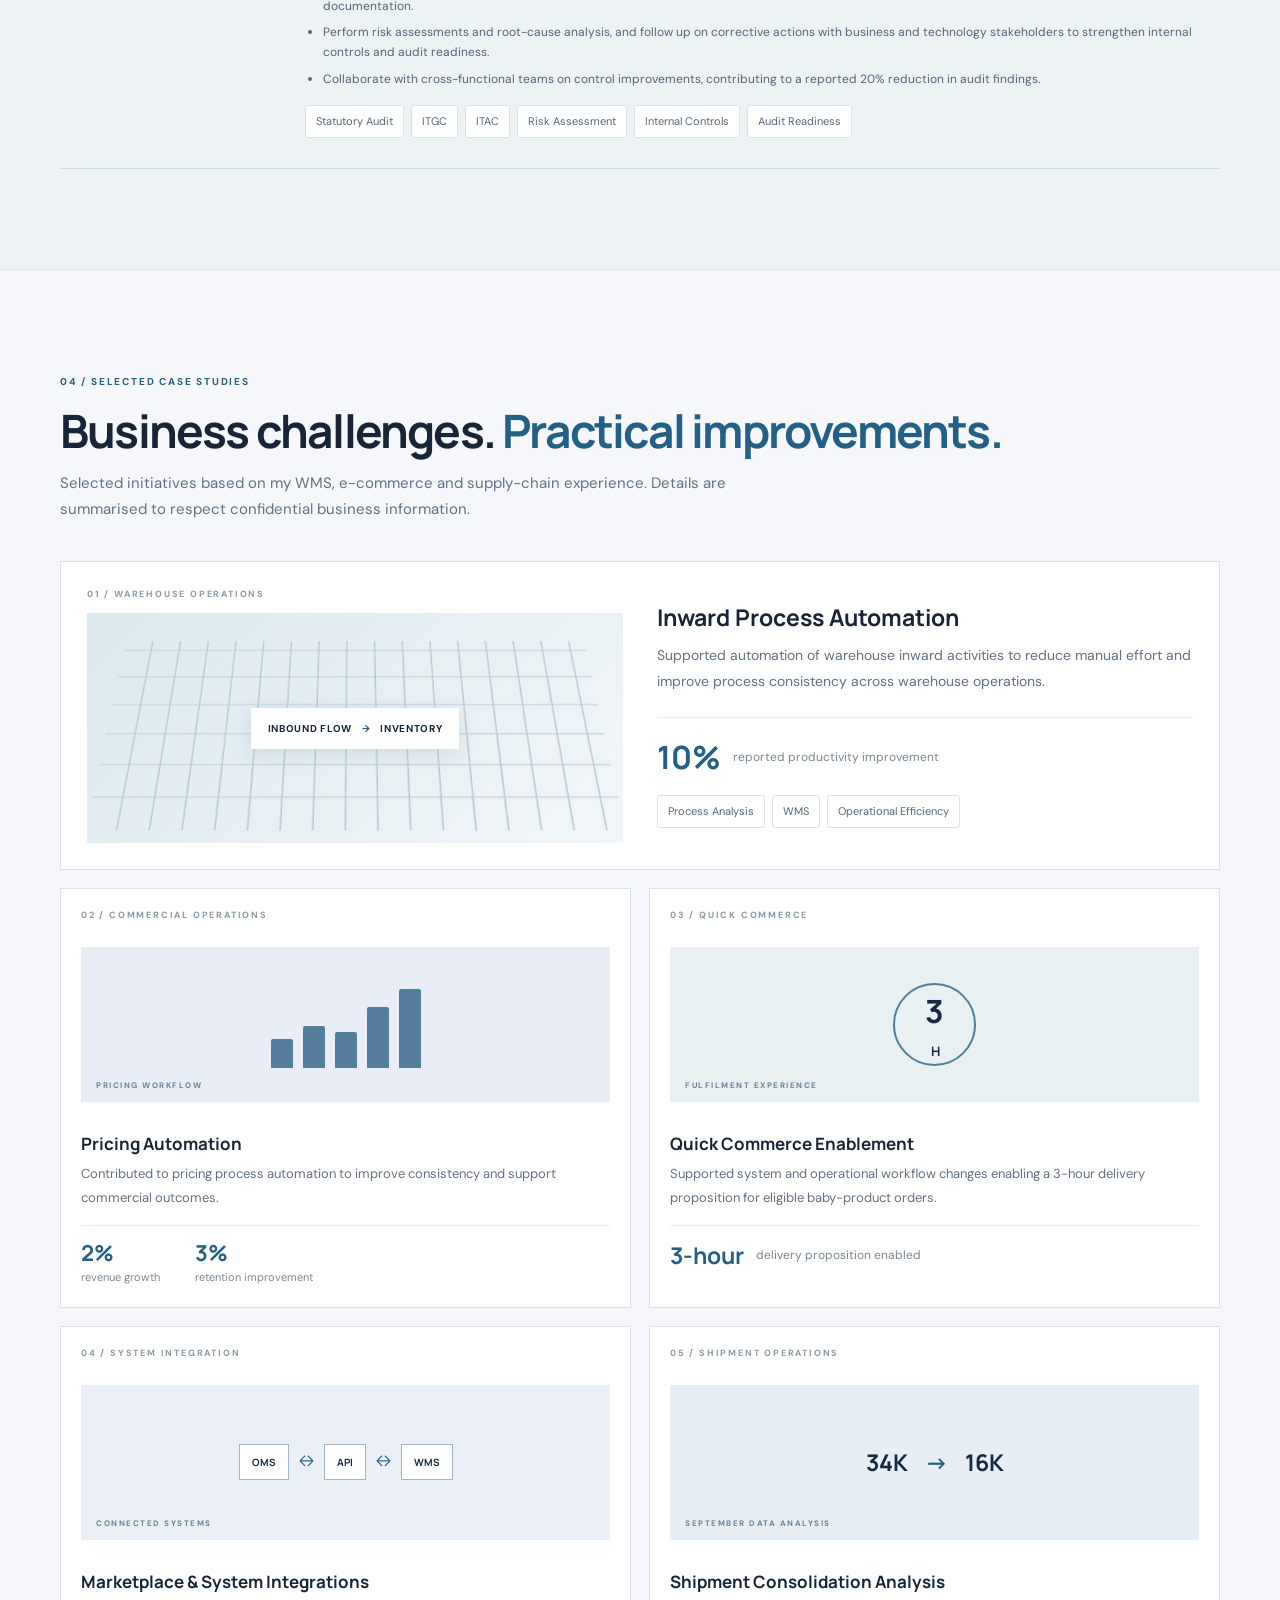
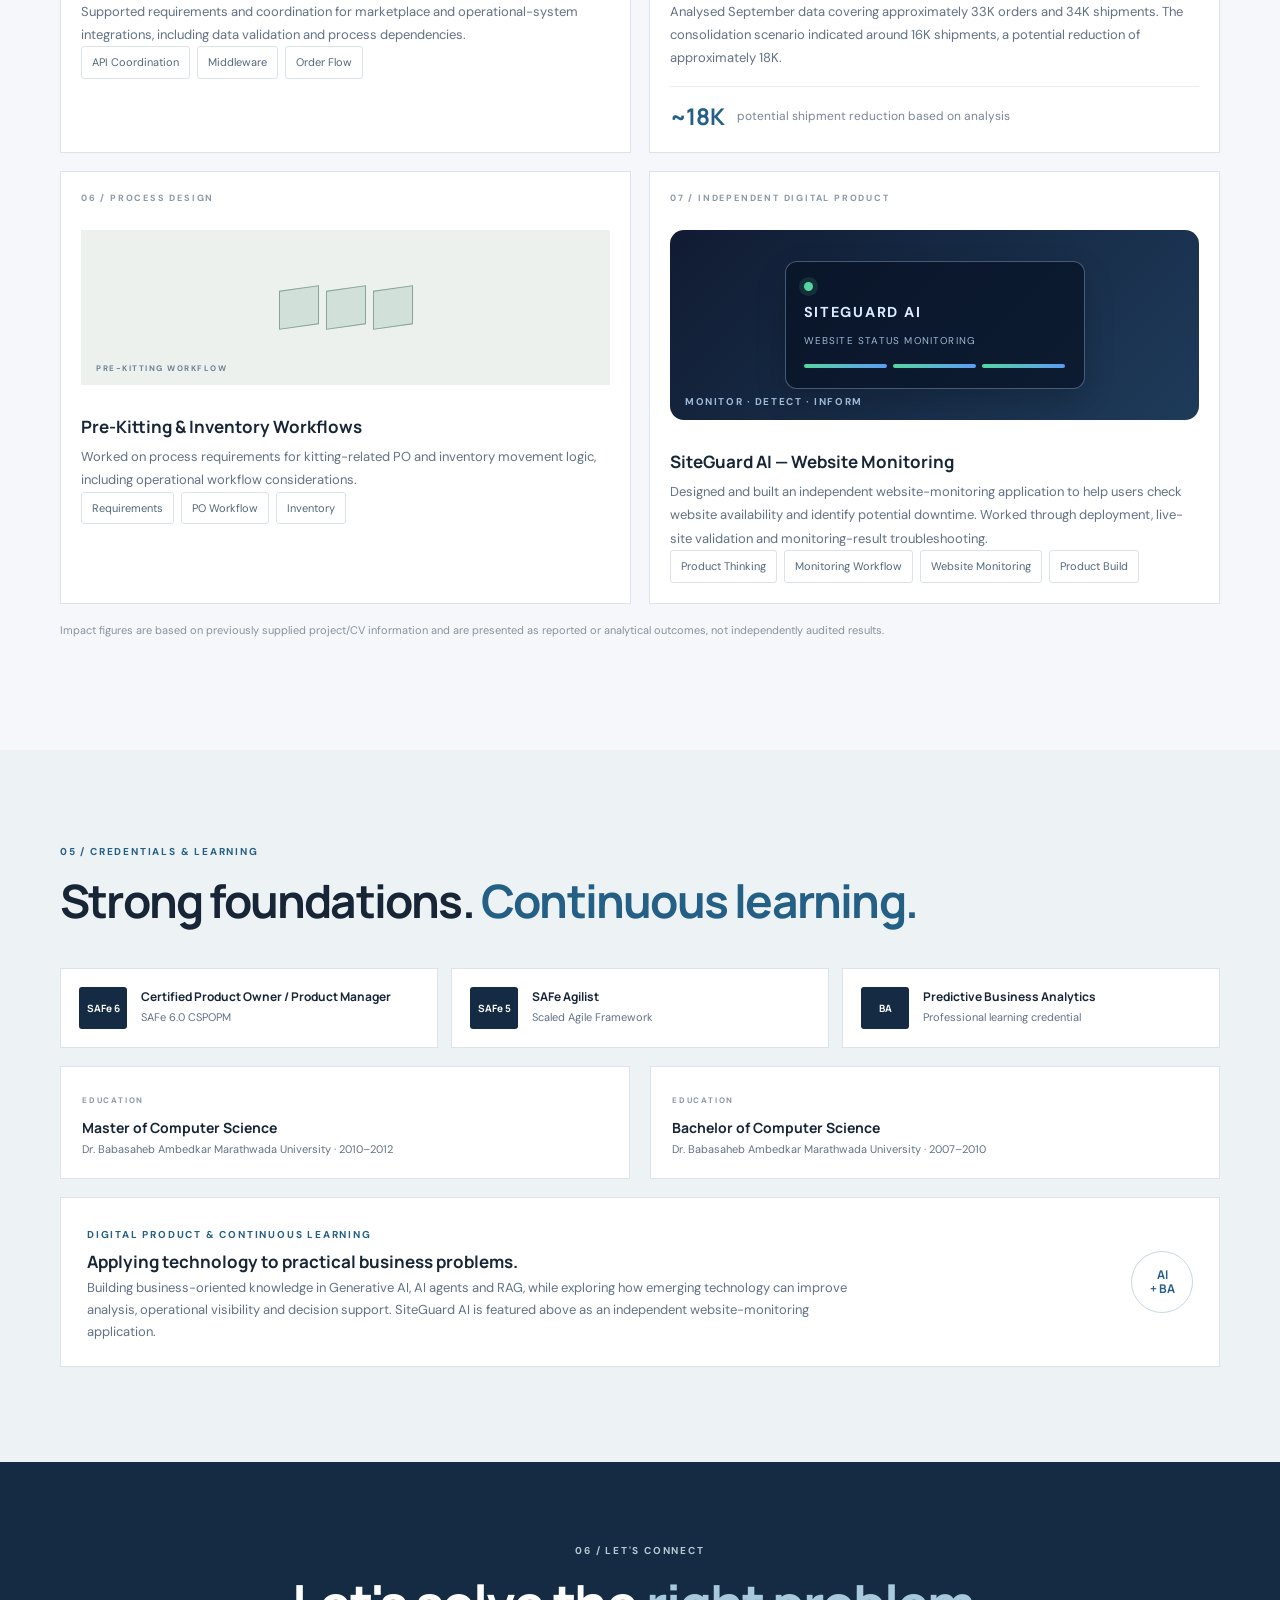
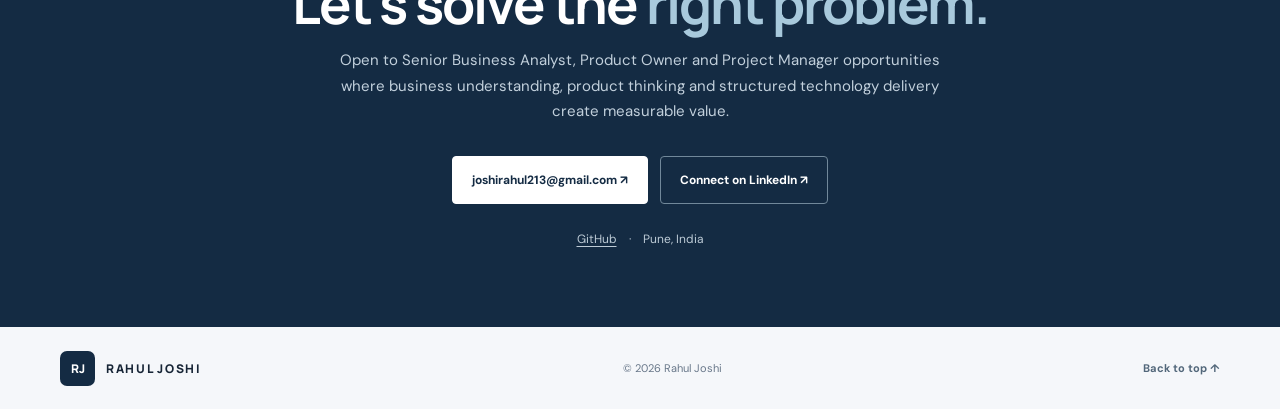
==== commit f9cc0b8f: "Add files via upload" ====
--- a/index.html
+++ b/index.html
@@ -4,16 +4,32 @@
   <meta charset="utf-8">
   <meta name="viewport" content="width=device-width, initial-scale=1">
   <meta name="theme-color" content="#f5f7fa">
-  <meta name="description" content="Rahul Joshi is a Senior Business Analyst with 10+ years of experience in WMS, supply chain, logistics, e-commerce, requirements engineering and technology delivery.">
-  <meta property="og:title" content="Rahul Joshi | Senior Business Analyst">
-  <meta property="og:description" content="Connecting business needs with practical technology solutions across WMS, supply chain and e-commerce.">
-  <title>Rahul Joshi | Senior Business Analyst</title>
+  <meta name="description" content="Rahul Joshi is a Senior Business Analyst, Product Owner and Project Manager with 10+ years of experience in WMS, supply chain, logistics, e-commerce and technology delivery.">
+  <meta name="keywords" content="Rahul Joshi, Senior Business Analyst, Product Owner, Project Manager, WMS, Supply Chain, E-commerce, Logistics, Agile, SAFe, Product Delivery">
+  <meta property="og:title" content="Rahul Joshi | Senior Business Analyst · Product Owner · Project Manager">
+  <meta property="og:description" content="Business analysis, product ownership and project delivery across WMS, supply chain, logistics and e-commerce.">
+  <title>Rahul Joshi | Senior Business Analyst, Product Owner & Project Manager</title>
   <link rel="preconnect" href="https://fonts.googleapis.com">
   <link rel="preconnect" href="https://fonts.gstatic.com" crossorigin>
   <link href="https://fonts.googleapis.com/css2?family=DM+Sans:wght@400;500;600;700&family=Manrope:wght@400;500;600;700;800&display=swap" rel="stylesheet">
   <link rel="stylesheet" href="styles.css?v=5">
+  <style>
+    /* Portfolio refinements: balanced BA, Product Owner and Project Manager positioning */
+    .siteguard-card .visual-siteguard { min-height: 190px; display:flex; flex-direction:column; align-items:center; justify-content:center; gap:12px; background:linear-gradient(135deg,#101b32,#1e3b5a); color:#dcecff; border-radius:14px; overflow:hidden; }
+    .siteguard-screen { width:min(78%,300px); padding:20px 18px; border:1px solid rgba(180,215,255,.35); border-radius:12px; background:rgba(7,17,34,.68); box-shadow:0 12px 30px rgba(0,0,0,.18); display:grid; gap:9px; }
+    .siteguard-screen b { letter-spacing:.12em; font-size:.9rem; }
+    .siteguard-screen small { color:#9fb9d8; font-size:.62rem; letter-spacing:.12em; }
+    .siteguard-pulse { width:9px; height:9px; border-radius:50%; background:#55d6a1; box-shadow:0 0 0 5px rgba(85,214,161,.13); }
+    .siteguard-status { display:flex; gap:6px; margin-top:5px; }
+    .siteguard-status i { display:block; height:4px; flex:1; border-radius:5px; background:linear-gradient(90deg,#55d6a1,#5b9cf5); }
+    .visual-siteguard > span { color:#9fb9d8; font-size:.62rem; letter-spacing:.16em; }
+    .volunteer-item { border-top:1px solid rgba(120,140,165,.18); padding-top:24px; }
+    .expertise-grid { align-items:stretch; }
+    @media (max-width: 640px) { .siteguard-card .visual-siteguard { min-height:165px; } }
+  </style>
+
   <script type="application/ld+json">
-  {"@context":"https://schema.org","@type":"Person","name":"Rahul Joshi","jobTitle":"Senior Business Analyst","email":"mailto:joshirahul213@gmail.com","address":{"@type":"PostalAddress","addressLocality":"Pune","addressCountry":"IN"},"sameAs":["https://www.linkedin.com/in/rahul-joshiii/","https://github.com/joshirahul213"]}
+  {"@context":"https://schema.org","@type":"Person","name":"Rahul Joshi","jobTitle":"Senior Business Analyst, Product Owner and Project Manager","email":"mailto:joshirahul213@gmail.com","address":{"@type":"PostalAddress","addressLocality":"Pune","addressCountry":"IN"},"sameAs":["https://www.linkedin.com/in/rahul-joshiii/","https://github.com/joshirahul213"]}
   </script>
 </head>
 <body>
@@ -30,14 +46,14 @@
   <main id="main">
     <section class="hero section-wrap" id="home">
       <div class="hero-copy">
-        <div class="eyebrow"><span class="eyebrow-line"></span> SENIOR BUSINESS ANALYST <span class="eyebrow-sep">/</span> WMS & SUPPLY CHAIN</div>
+        <div class="eyebrow"><span class="eyebrow-line"></span> SENIOR BUSINESS ANALYST <span class="eyebrow-sep">/</span> PRODUCT OWNER <span class="eyebrow-sep">/</span> PROJECT MANAGER</div>
         <h1>Turning business complexity into <span>clear, workable solutions.</span></h1>
-        <p class="hero-lead">I connect business stakeholders, technology teams and operational users to shape requirements, improve processes and deliver technology solutions that create measurable business value.</p>
+        <p class="hero-lead">I bring together business analysis, product ownership and project delivery to turn operational challenges into clear requirements, prioritised solutions and measurable outcomes across WMS, supply chain, logistics and e-commerce.</p>
         <div class="hero-actions">
           <a class="button button-primary" href="#projects">Explore case studies <span>↘</span></a>
           <a class="button button-secondary" href="Rahul_Joshi_WMS_Product_Owner.pdf" download>Download CV <span>↓</span></a>
         </div>
-        <div class="hero-meta"><span><b></b> Pune, India</span><span>10+ years of experience</span><span>WMS · E-commerce · Logistics</span></div>
+        <div class="hero-meta"><span><b></b> Pune, India</span><span>10+ years of experience</span><span>Business Analysis · Product · Delivery</span></div>
       </div>
       <aside class="hero-panel" aria-label="Business analysis approach">
         <div class="profile-intro">
@@ -45,8 +61,8 @@
           <div class="profile-intro-copy">
             <span class="profile-overline">PROFESSIONAL PROFILE</span>
             <strong>Rahul Joshi</strong>
-            <span>Senior Business Analyst</span>
-            <small>WMS · Supply Chain · E-commerce</small>
+            <span>Business Analyst · Product Owner</span>
+            <small>Project Delivery · WMS · Supply Chain</small>
           </div>
         </div>
         <div class="panel-top"><span>MY DELIVERY APPROACH</span><span class="panel-index">01 — 04</span></div>
@@ -79,8 +95,8 @@
     <section class="section-wrap section-block" id="about">
       <div class="section-heading"><div class="section-kicker">01 / PROFILE</div><h2>Business-first analysis.<br><span>Technology-enabled outcomes.</span></h2></div>
       <div class="about-grid">
-        <div class="about-copy"><p class="lead-copy">I am a Senior Business Analyst with 10+ years of experience across warehouse management, supply chain, logistics, e-commerce and software product delivery.</p><p>My work spans stakeholder discovery, requirements analysis, process mapping, functional specifications, backlog refinement, integration coordination, UAT and implementation support. I enjoy translating complex operational needs into clear workflows and actionable requirements that engineering teams can deliver.</p><p>Alongside business analysis, I bring hands-on product and delivery experience, including prioritisation, cross-functional coordination, risk and dependency management, and continuous improvement.</p></div>
-        <div class="profile-facts"><div><span>CORE DOMAIN</span><strong>WMS · Supply Chain · E-commerce</strong></div><div><span>ANALYSIS FOCUS</span><strong>Requirements · Process · Solution Design</strong></div><div><span>DELIVERY MODEL</span><strong>Agile · Scrum · SAFe · UAT</strong></div><div><span>WORKING STYLE</span><strong>Collaborative · Structured · Outcome-led</strong></div></div>
+        <div class="about-copy"><p class="lead-copy">I am a technology and operations professional with 10+ years of experience spanning Senior Business Analysis, Product Ownership and Project Delivery across warehouse management, supply chain, logistics and e-commerce.</p><p>I work across the delivery lifecycle: stakeholder discovery, requirements and process analysis, functional specifications, backlog refinement, prioritisation, integration coordination, UAT, release readiness and implementation support.</p><p>My strength is connecting business priorities with technology execution—aligning stakeholders, clarifying scope, managing risks and dependencies, and helping cross-functional teams deliver practical, measurable improvements.</p></div>
+        <div class="profile-facts"><div><span>CORE DOMAIN</span><strong>WMS · Supply Chain · E-commerce</strong></div><div><span>BUSINESS ANALYSIS</span><strong>Discovery · Requirements · Solution Design</strong></div><div><span>PRODUCT OWNERSHIP</span><strong>Backlog · Prioritisation · Stakeholder Alignment</strong></div><div><span>PROJECT DELIVERY</span><strong>Scope · Risks · Dependencies · UAT · Release</strong></div></div>
       </div>
     </section>
 
@@ -93,8 +109,9 @@
         <article class="expertise-card"><span class="card-no">04</span><div class="expertise-icon">⇄</div><h3>Integration & Data Flows</h3><p>API and middleware coordination, marketplace integrations, system validations and cross-platform process dependencies.</p></article>
         <article class="expertise-card"><span class="card-no">05</span><div class="expertise-icon">✓</div><h3>Testing & Implementation</h3><p>UAT planning and support, defect triage, business validation, release readiness, training and adoption.</p></article>
         <article class="expertise-card"><span class="card-no">06</span><div class="expertise-icon">↗</div><h3>Agile & Stakeholder Delivery</h3><p>Backlog refinement, prioritisation, sprint planning, scope and dependency coordination, Scrum, Kanban and SAFe.</p></article>
+        <article class="expertise-card"><span class="card-no">07</span><div class="expertise-icon">◇</div><h3>Product & Project Leadership</h3><p>Product goal alignment, roadmap and backlog discussions, delivery planning, cross-functional coordination, risk tracking and stakeholder communication.</p></article>
       </div>
-      <div class="toolbelt"><div class="toolbelt-label">TOOLS & PRACTICES</div><div class="tool-tags"><span>Jira</span><span>Confluence</span><span>Postman</span><span>Excel</span><span>BRD / FRD</span><span>Process Mapping</span><span>UAT</span><span>API Coordination</span><span>Agile / SAFe</span><span>ChatGPT</span></div></div>
+      <div class="toolbelt"><div class="toolbelt-label">TOOLS & PRACTICES</div><div class="tool-tags"><span>Jira</span><span>Confluence</span><span>Postman</span><span>Excel</span><span>BRD / FRD</span><span>Process Mapping</span><span>UAT</span><span>API Coordination</span><span>Agile / SAFe</span><span>Scrum / Kanban</span><span>Project Coordination</span><span>ChatGPT</span></div></div>
     </section>
 
     <section class="section-block experience-section" id="experience"><div class="section-wrap">
@@ -104,7 +121,6 @@
         <article class="timeline-item"><div class="timeline-date">APR 2017 — MAR 2019</div><div class="timeline-body"><h3>Multiline Business Solution</h3><div class="role-title">Business Analyst</div><p>Gathered and analysed business requirements, shaped workflows and functional specifications, and worked with engineering teams to translate customer needs into implementable solutions.</p><ul><li>Supported product lifecycle activities, UAT, business-user training and process improvement.</li><li>Contributed to process automation associated with a 30% reduction in manual workload, as recorded in the CV.</li></ul></div></article>
         <article class="timeline-item"><div class="timeline-date">DEC 2015 — MAR 2017</div><div class="timeline-body"><h3>Vritti Solution Ltd.</h3><div class="role-title">Functional Consultant</div><p>Worked with stakeholders and development teams on logistics and warehouse management solution implementations, process flows, wireframes and implementation activities.</p></div></article>
         <article class="timeline-item"><div class="timeline-date">AUG 2012 — DEC 2015</div><div class="timeline-body"><h3>Viskan Logistics Services Pvt. Ltd.</h3><div class="role-title">Junior Consultant</div><p>Supported WMS implementations, system configuration, testing, reporting and end-user training across inventory and logistics workflows.</p></div></article>
-      </div>
         <article class="timeline-item volunteer-item">
           <div class="timeline-date">ONGOING · VOLUNTEER</div>
           <div class="timeline-body">
@@ -112,7 +128,7 @@
               <h3>Brainbees Solutions Limited <span>· Pune, India</span></h3>
               <span class="current-label">ADDITIONAL LEADERSHIP</span>
             </div>
-            <div class="role-title">Internal Audit Manager (Volunteer)</div>
+            <div class="role-title">Internal Audit Manager (Volunteer) · Additional Leadership</div>
             <p>Support statutory and internal audit activities across India, UAE and KSA, assessing operational effectiveness, regulatory compliance and adherence to technology controls.</p>
             <ul>
               <li>Apply risk-based reviews of IT General Controls (ITGC) and IT Application Controls (ITAC), including user access, privileged access, approval controls, change management, audit trails and evidence readiness.</li>
@@ -124,6 +140,7 @@
             <div class="tag-list"><span>Statutory Audit</span><span>ITGC</span><span>ITAC</span><span>Risk Assessment</span><span>Internal Controls</span><span>Audit Readiness</span></div>
           </div>
         </article>
+      </div>
     </div></section>
 
     <section class="section-wrap section-block" id="projects">
@@ -146,6 +163,7 @@
         <article class="case-card"><div class="case-label">04 / SYSTEM INTEGRATION</div><div class="case-visual visual-api"><div class="api-flow"><b>OMS</b><i>↔</i><b>API</b><i>↔</i><b>WMS</b></div><span>CONNECTED SYSTEMS</span></div><h3>Marketplace & System Integrations</h3><p>Supported requirements and coordination for marketplace and operational-system integrations, including data validation and process dependencies.</p><div class="tag-list"><span>API Coordination</span><span>Middleware</span><span>Order Flow</span></div></article>
         <article class="case-card"><div class="case-label">05 / SHIPMENT OPERATIONS</div><div class="case-visual visual-shipment"><div class="shipment-numbers"><b>34K</b><span>→</span><b>16K</b></div><span>SEPTEMBER DATA ANALYSIS</span></div><h3>Shipment Consolidation Analysis</h3><p>Analysed September data covering approximately 33K orders and 34K shipments. The consolidation scenario indicated around 16K shipments, a potential reduction of approximately 18K.</p><div class="case-result"><strong>~18K</strong><span>potential shipment reduction based on analysis</span></div></article>
         <article class="case-card"><div class="case-label">06 / PROCESS DESIGN</div><div class="case-visual visual-kitting"><div class="kit-boxes"><i></i><i></i><i></i></div><span>PRE-KITTING WORKFLOW</span></div><h3>Pre-Kitting & Inventory Workflows</h3><p>Worked on process requirements for kitting-related PO and inventory movement logic, including operational workflow considerations.</p><div class="tag-list"><span>Requirements</span><span>PO Workflow</span><span>Inventory</span></div></article>
+        <article class="case-card siteguard-card"><div class="case-label">07 / INDEPENDENT DIGITAL PRODUCT</div><div class="case-visual visual-siteguard"><div class="siteguard-screen"><span class="siteguard-pulse"></span><b>SITEGUARD AI</b><small>WEBSITE STATUS MONITORING</small><div class="siteguard-status"><i></i><i></i><i></i></div></div><span>MONITOR · DETECT · INFORM</span></div><h3>SiteGuard AI — Website Monitoring</h3><p>Designed and built an independent website-monitoring application to help users check website availability and identify potential downtime. Worked through deployment, live-site validation and monitoring-result troubleshooting.</p><div class="tag-list"><span>Product Thinking</span><span>Monitoring Workflow</span><span>Website Monitoring</span><span>Product Build</span></div></article>
       </div>
       <p class="disclaimer">Impact figures are based on previously supplied project/CV information and are presented as reported or analytical outcomes, not independently audited results.</p>
     </section>
@@ -154,10 +172,10 @@
       <div class="section-heading"><div class="section-kicker">05 / CREDENTIALS & LEARNING</div><h2>Strong foundations. <span>Continuous learning.</span></h2></div>
       <div class="credential-grid"><article><span class="credential-code">SAFe 6</span><div><h3>Certified Product Owner / Product Manager</h3><p>SAFe 6.0 CSPOPM</p></div></article><article><span class="credential-code">SAFe 5</span><div><h3>SAFe Agilist</h3><p>Scaled Agile Framework</p></div></article><article><span class="credential-code">BA</span><div><h3>Predictive Business Analytics</h3><p>Professional learning credential</p></div></article></div>
       <div class="education-grid"><div><span>EDUCATION</span><h3>Master of Computer Science</h3><p>Dr. Babasaheb Ambedkar Marathwada University · 2010–2012</p></div><div><span>EDUCATION</span><h3>Bachelor of Computer Science</h3><p>Dr. Babasaheb Ambedkar Marathwada University · 2007–2010</p></div></div>
-      <div class="ai-note"><div><span class="section-kicker">EMERGING INTEREST</span><h3>Applying AI to practical business problems.</h3><p>Developing business-oriented knowledge in Generative AI, AI agents and RAG, with an interest in requirements analysis, document quality and operational decision support. SiteGuard AI is an independent website-monitoring project currently being developed.</p></div><span class="ai-stamp">AI<br>+ BA</span></div>
+      <div class="ai-note"><div><span class="section-kicker">DIGITAL PRODUCT & CONTINUOUS LEARNING</span><h3>Applying technology to practical business problems.</h3><p>Building business-oriented knowledge in Generative AI, AI agents and RAG, while exploring how emerging technology can improve analysis, operational visibility and decision support. SiteGuard AI is featured above as an independent website-monitoring application.</p></div><span class="ai-stamp">AI<br>+ BA</span></div>
     </div></section>
 
-    <section class="contact-section" id="contact"><div class="section-wrap contact-inner"><div class="section-kicker">06 / LET'S CONNECT</div><h2>Let's solve the <span>right problem.</span></h2><p>Open to Senior Business Analyst, Business Systems Analyst and technology transformation opportunities where business understanding and structured delivery make a difference.</p><div class="contact-actions"><a class="button button-primary" href="mailto:joshirahul213@gmail.com">joshirahul213@gmail.com ↗</a><a class="button button-secondary" href="https://www.linkedin.com/in/rahul-joshiii/" target="_blank" rel="noopener">Connect on LinkedIn ↗</a></div><div class="social-links"><a href="https://github.com/joshirahul213" target="_blank" rel="noopener">GitHub</a><span>·</span><span>Pune, India</span></div></div></section>
+    <section class="contact-section" id="contact"><div class="section-wrap contact-inner"><div class="section-kicker">06 / LET'S CONNECT</div><h2>Let's solve the <span>right problem.</span></h2><p>Open to Senior Business Analyst, Product Owner and Project Manager opportunities where business understanding, product thinking and structured technology delivery create measurable value.</p><div class="contact-actions"><a class="button button-primary" href="mailto:joshirahul213@gmail.com">joshirahul213@gmail.com ↗</a><a class="button button-secondary" href="https://www.linkedin.com/in/rahul-joshiii/" target="_blank" rel="noopener">Connect on LinkedIn ↗</a></div><div class="social-links"><a href="https://github.com/joshirahul213" target="_blank" rel="noopener">GitHub</a><span>·</span><span>Pune, India</span></div></div></section>
   </main>
   <footer class="site-footer section-wrap"><a class="brand" href="#home"><span class="brand-mark">RJ</span><span>RAHUL JOSHI</span></a><span>© <span id="year"></span> Rahul Joshi</span><a href="#home">Back to top ↑</a></footer>
   <script src="script.js"></script>
